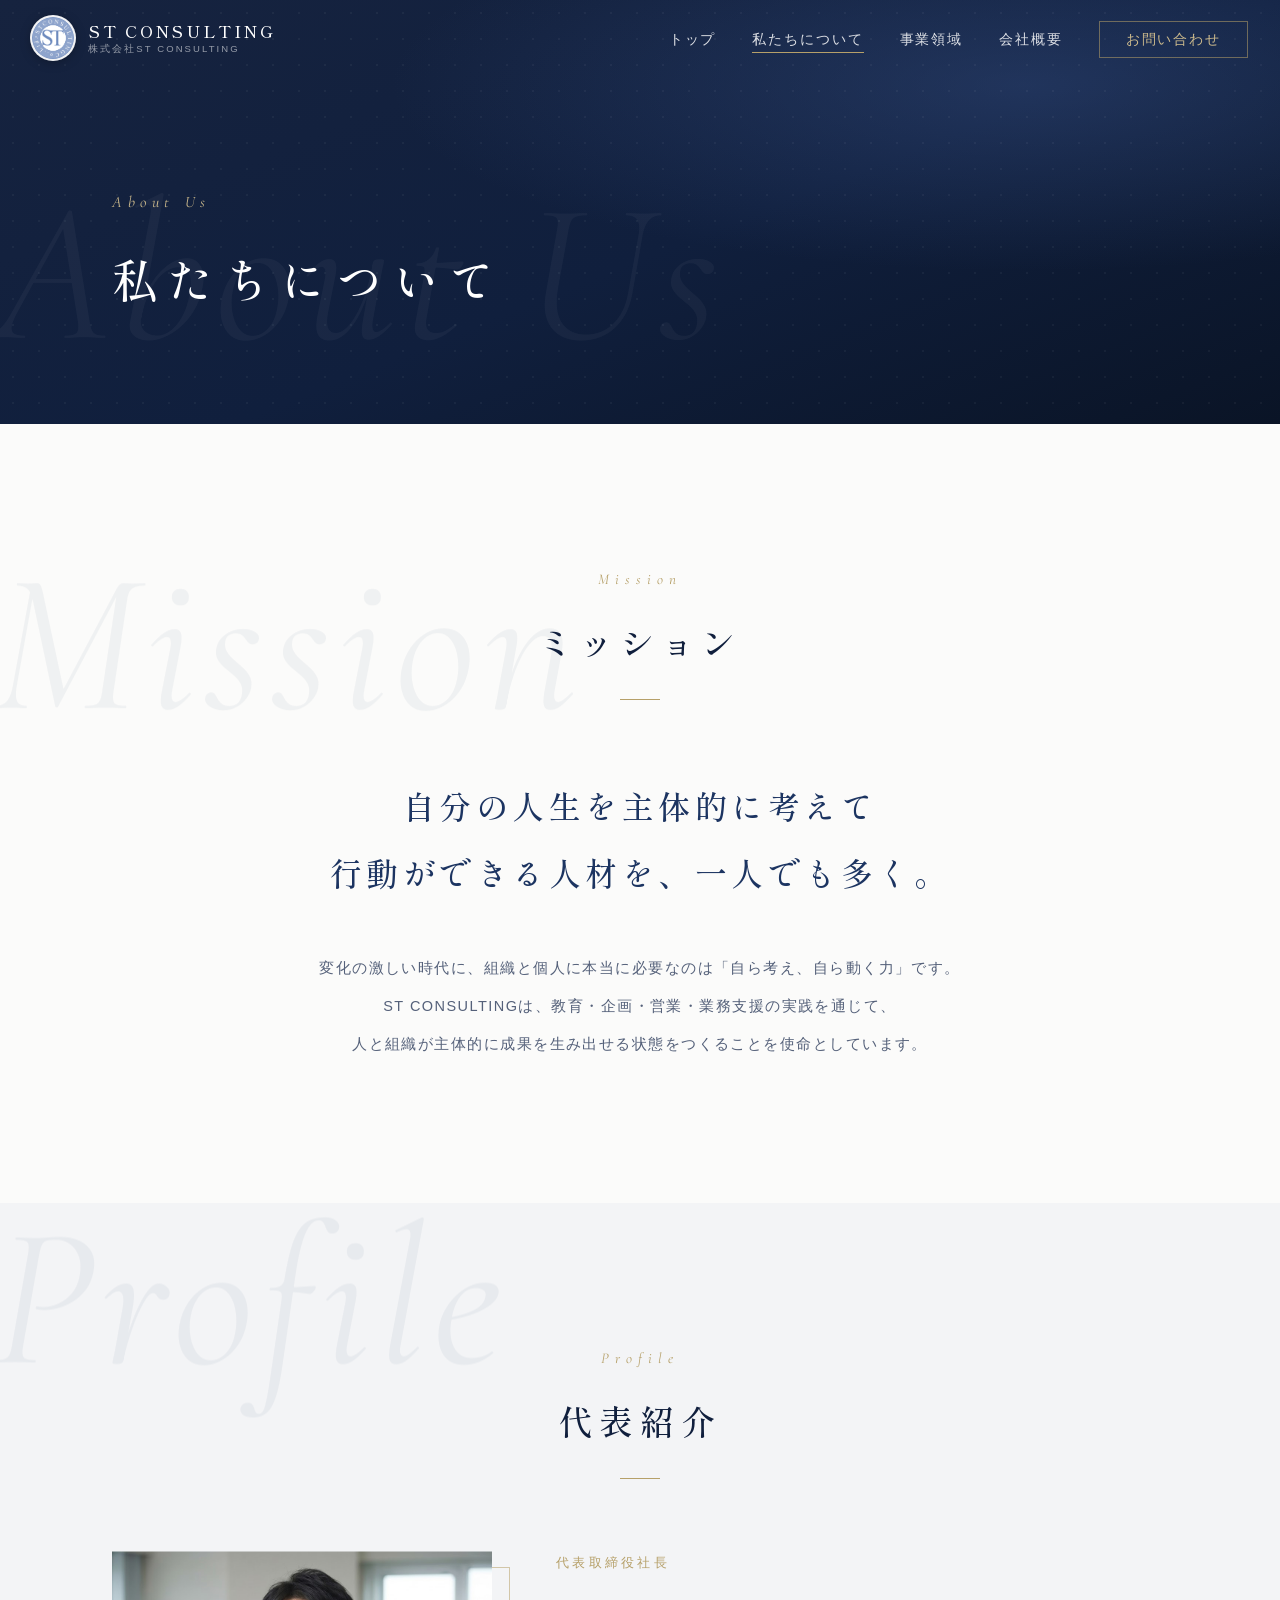
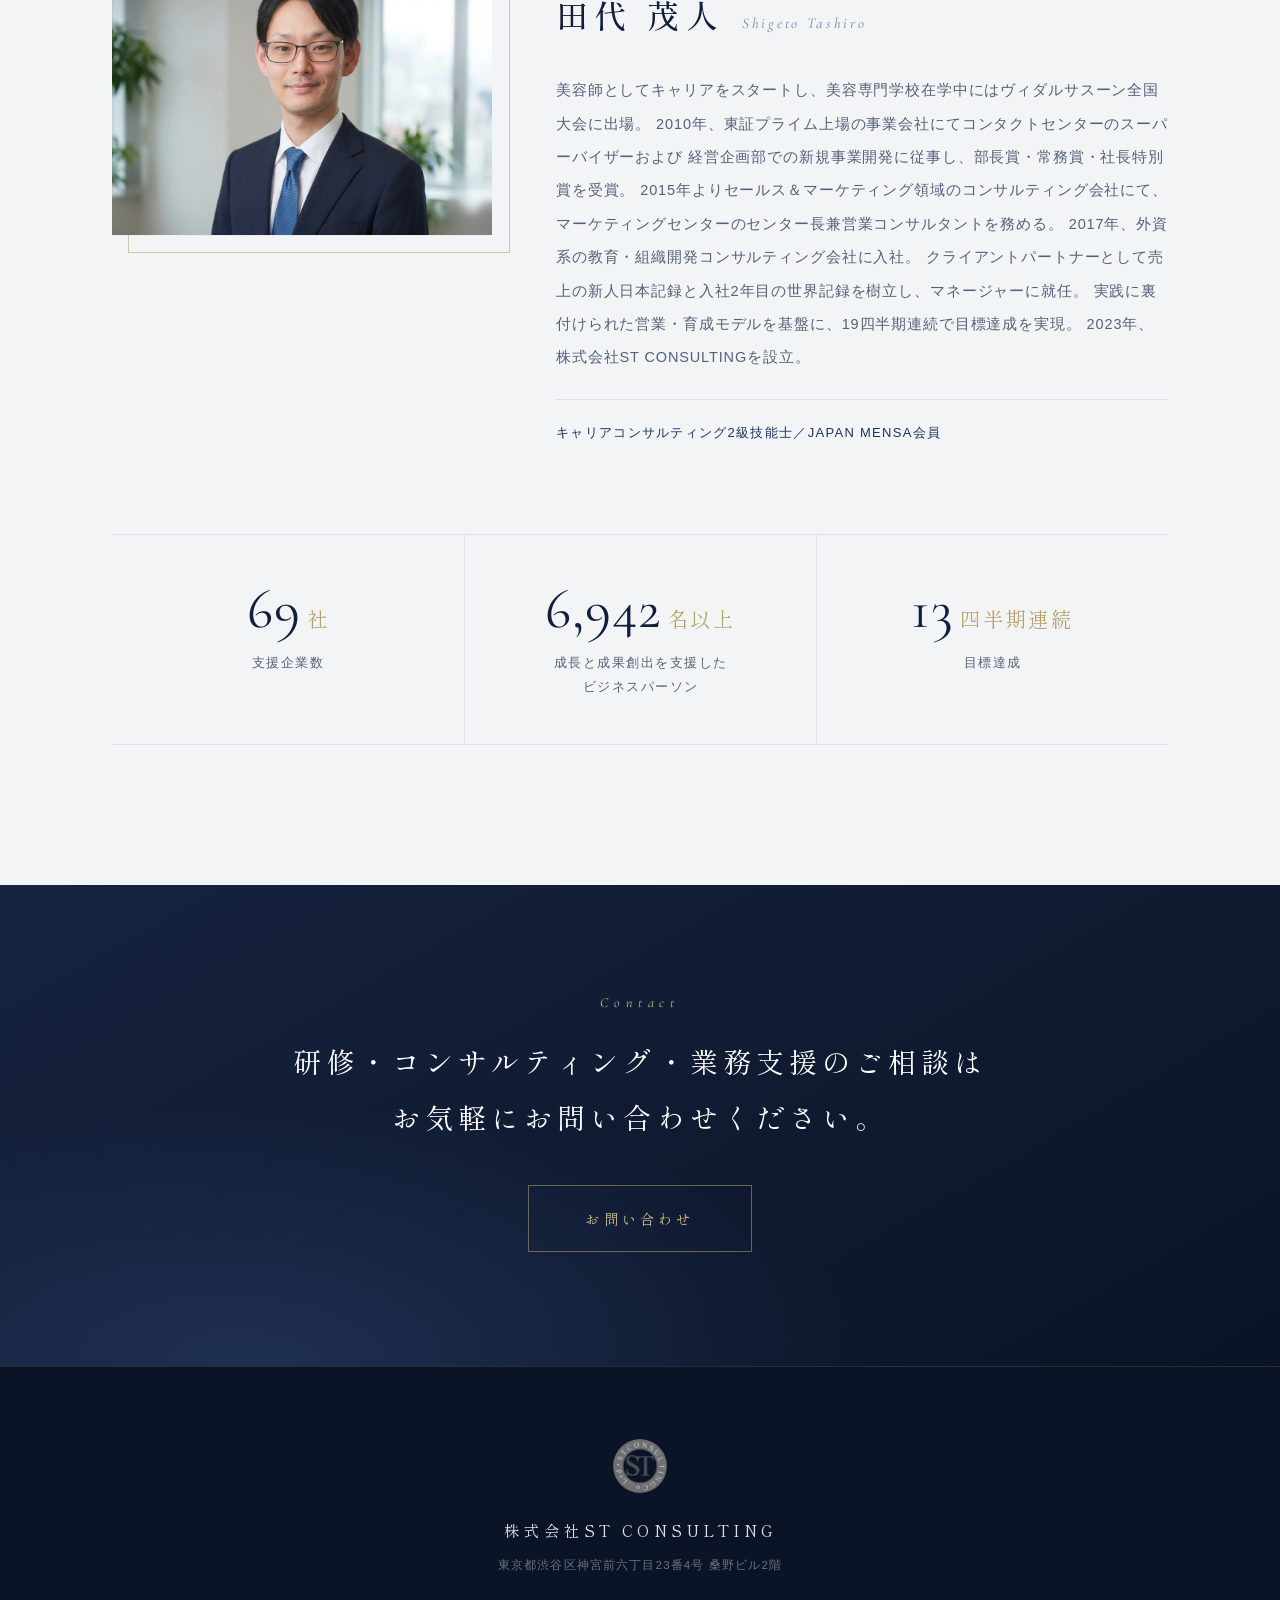
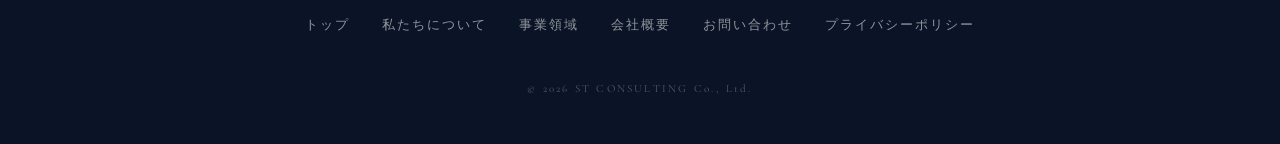
==== about.html @ b5c41bf2 "Initial commit: ST CONSULTING corporate site" ====
<!DOCTYPE html>
<html lang="ja">
<head>
<meta charset="UTF-8">
<meta name="viewport" content="width=device-width, initial-scale=1.0">
<title>私たちについて｜株式会社ST CONSULTING</title>
<meta name="description" content="株式会社ST CONSULTINGのミッションと代表・田代茂人のプロフィールをご紹介します。">
<meta property="og:site_name" content="株式会社ST CONSULTING">
<meta property="og:image" content="https://www.st-consul.co.jp/assets/img/ogp.png">
<meta name="twitter:card" content="summary_large_image">
<link rel="icon" type="image/png" href="assets/img/logo_blue.png">
<link rel="preconnect" href="https://fonts.googleapis.com">
<link rel="preconnect" href="https://fonts.gstatic.com" crossorigin>
<link href="https://fonts.googleapis.com/css2?family=Cormorant+Garamond:ital,wght@0,400;0,500;1,400&family=Shippori+Mincho:wght@400;500;600&display=swap" rel="stylesheet">
<link rel="stylesheet" href="assets/css/style.css">
</head>
<body>

<!-- ===== Header ===== -->
<header class="site-header" id="header">
  <div class="header-inner">
    <a href="index.html" class="header-logo">
      <img src="assets/img/logo_blue.png" alt="ST CONSULTING ロゴ">
      <span class="header-logo-text">ST CONSULTING<span class="header-logo-sub">株式会社ST CONSULTING</span></span>
    </a>
    <nav class="global-nav" id="globalNav" aria-label="メインメニュー">
      <ul>
        <li><a href="index.html">トップ</a></li>
        <li><a href="about.html">私たちについて</a></li>
        <li><a href="service.html">事業領域</a></li>
        <li><a href="company.html">会社概要</a></li>
        <li><a href="contact.html" class="nav-contact">お問い合わせ</a></li>
      </ul>
    </nav>
    <button class="nav-toggle" id="navToggle" aria-label="メニューを開く" aria-expanded="false" aria-controls="globalNav">
      <span></span><span></span><span></span>
    </button>
  </div>
</header>

<main>

<!-- ===== Page hero ===== -->
<div class="page-hero">
  <span class="ghost ghost-light" aria-hidden="true">About Us</span>
  <div class="container">
    <p class="page-hero-en">About Us</p>
    <h1 class="page-hero-title">私たちについて</h1>
  </div>
</div>

<!-- ===== Mission ===== -->
<section class="section" id="mission">
  <span class="ghost" aria-hidden="true">Mission</span>
  <div class="container">
    <div class="section-head reveal">
      <p class="section-label">Mission</p>
      <h2 class="section-title">ミッション</h2>
    </div>
    <div class="mission-body reveal">
      <p class="mission-statement">自分の人生を主体的に考えて<br class="pc-only">行動ができる人材を、一人でも多く。</p>
      <p class="mission-text">
        変化の激しい時代に、組織と個人に本当に必要なのは「自ら考え、自ら動く力」です。<br>
        ST CONSULTINGは、教育・企画・営業・業務支援の実践を通じて、<br class="pc-only">
        人と組織が主体的に成果を生み出せる状態をつくることを使命としています。
      </p>
    </div>
  </div>
</section>

<!-- ===== Profile ===== -->
<section class="section section-alt" id="profile">
  <span class="ghost" aria-hidden="true">Profile</span>
  <div class="container">
    <div class="section-head reveal">
      <p class="section-label">Profile</p>
      <h2 class="section-title">代表紹介</h2>
    </div>
    <div class="profile-wrap">
      <figure class="profile-photo reveal reveal-left">
        <img src="assets/img/ceo_tashiro.jpg" alt="代表取締役社長 田代茂人の写真">
      </figure>
      <div class="profile-body reveal reveal-right">
        <p class="profile-position">代表取締役社長</p>
        <p class="profile-name">田代 茂人<span class="profile-name-en">Shigeto Tashiro</span></p>
        <p class="profile-text">
          美容師としてキャリアをスタートし、美容専門学校在学中にはヴィダルサスーン全国大会に出場。
          2010年、東証プライム上場の事業会社にてコンタクトセンターのスーパーバイザーおよび
          経営企画部での新規事業開発に従事し、部長賞・常務賞・社長特別賞を受賞。
          2015年よりセールス＆マーケティング領域のコンサルティング会社にて、
          マーケティングセンターのセンター長兼営業コンサルタントを務める。
          2017年、外資系の教育・組織開発コンサルティング会社に入社。
          クライアントパートナーとして売上の新人日本記録と入社2年目の世界記録を樹立し、マネージャーに就任。
          実践に裏付けられた営業・育成モデルを基盤に、19四半期連続で目標達成を実現。
          2023年、株式会社ST CONSULTINGを設立。
        </p>
        <p class="profile-license">キャリアコンサルティング2級技能士／JAPAN MENSA会員</p>
      </div>
    </div>
    <div class="profile-stats reveal">
      <div class="stat">
        <p class="stat-num"><span class="stat-value" data-count="100">100</span><span class="stat-unit">社</span></p>
        <p class="stat-label">支援企業数</p>
      </div>
      <div class="stat">
        <p class="stat-num"><span class="stat-value" data-count="10000">10,000</span><span class="stat-unit">名以上</span></p>
        <p class="stat-label">成長と成果創出を支援した<br>ビジネスパーソン</p>
      </div>
      <div class="stat">
        <p class="stat-num"><span class="stat-value" data-count="19">19</span><span class="stat-unit">四半期連続</span></p>
        <p class="stat-label">目標達成</p>
      </div>
    </div>
  </div>
</section>

<!-- ===== CTA ===== -->
<section class="cta-band">
  <span class="ghost ghost-light" aria-hidden="true">Contact</span>
  <div class="container reveal">
    <p class="cta-band-en">Contact</p>
    <p class="cta-band-title">研修・コンサルティング・業務支援のご相談は<br class="pc-only">お気軽にお問い合わせください。</p>
    <a href="contact.html" class="btn btn-gold">お問い合わせ</a>
  </div>
</section>

</main>

<!-- ===== Footer ===== -->
<footer class="site-footer">
  <div class="footer-inner">
    <img src="assets/img/logo_gray.png" alt="" class="footer-logo">
    <p class="footer-company">株式会社ST CONSULTING</p>
    <p class="footer-address">東京都渋谷区神宮前六丁目23番4号 桑野ビル2階</p>
    <nav class="footer-nav" aria-label="フッターメニュー">
      <a href="index.html">トップ</a>
      <a href="about.html">私たちについて</a>
      <a href="service.html">事業領域</a>
      <a href="company.html">会社概要</a>
      <a href="contact.html">お問い合わせ</a>
      <a href="privacy.html">プライバシーポリシー</a>
    </nav>
    <p class="footer-copy">&copy; 2026 ST CONSULTING Co., Ltd.</p>
  </div>
</footer>

<script src="assets/js/main.js"></script>
</body>
</html>
---- assets/css/style.css ----
@charset "UTF-8";

/* ============================================
   ST CONSULTING Corporate Site  v2
   Design: Deep Navy x Champagne Gold / Luxe
   ============================================ */

:root {
  --navy-black: #0a1426;
  --navy-deep: #101f3d;
  --navy: #1c3461;
  --navy-soft: #8195bd;
  --gold: #b6a069;
  --gold-soft: #cbb98c;
  --gold-line: rgba(182, 160, 105, 0.55);
  --paper: #fbfbfa;
  --pale: #f3f4f6;
  --ink: #212a3b;
  --ink-soft: #55617a;
  --line: #dfe2e8;
  --white: #ffffff;
  --serif: "Shippori Mincho", "Yu Mincho", "YuMincho", "Hiragino Mincho ProN", serif;
  --serif-en: "Cormorant Garamond", "Shippori Mincho", serif;
  --sans: "Yu Gothic Medium", "Yu Gothic", "Hiragino Kaku Gothic ProN", "Meiryo", sans-serif;
  --header-h: 76px;
}

* { margin: 0; padding: 0; box-sizing: border-box; }

html {
  scroll-behavior: smooth;
  scroll-padding-top: var(--header-h);
}

body {
  font-family: var(--sans);
  color: var(--ink);
  background: var(--paper);
  line-height: 2;
  font-size: 15.5px;
  letter-spacing: 0.06em;
  -webkit-font-smoothing: antialiased;
}

img { max-width: 100%; height: auto; display: block; }
ul, ol { list-style: none; }
a { color: inherit; text-decoration: none; }

.container {
  max-width: 1120px;
  margin: 0 auto;
  padding: 0 32px;
  position: relative;
  z-index: 2;
}

.pc-only { display: inline; }

/* ===== Header ===== */
.site-header {
  position: fixed;
  top: 0; left: 0; right: 0;
  height: var(--header-h);
  z-index: 100;
  transition: background 0.4s, box-shadow 0.4s, transform 0.45s ease;
}

/* 下スクロールで隠れ、上スクロールで戻る */
.site-header.is-hidden { transform: translateY(-100%); }

.header-inner {
  max-width: 1280px;
  margin: 0 auto;
  height: 100%;
  padding: 0 32px;
  display: flex;
  align-items: center;
  justify-content: space-between;
}

.header-logo {
  display: flex;
  align-items: center;
  gap: 14px;
}

/* 濃紺の背景に沈まないよう、白い円形の下地＋細い白フチを敷く */
.header-logo img {
  width: 42px;
  height: 42px;
  background: var(--white);
  border-radius: 50%;
  box-shadow: 0 0 0 2px rgba(255, 255, 255, 0.95), 0 2px 12px rgba(0, 0, 0, 0.35);
}

.site-header.is-scrolled .header-logo img {
  box-shadow: 0 0 0 2px rgba(255, 255, 255, 0.95), 0 1px 6px rgba(16, 31, 61, 0.15);
}

.header-logo-text {
  font-family: var(--serif);
  font-size: 17px;
  font-weight: 500;
  letter-spacing: 0.16em;
  color: var(--white);
  display: flex;
  flex-direction: column;
  line-height: 1.35;
  transition: color 0.4s;
}

.header-logo-sub {
  font-family: var(--sans);
  font-size: 9.5px;
  letter-spacing: 0.22em;
  color: rgba(255, 255, 255, 0.55);
  transition: color 0.4s;
}

.global-nav ul {
  display: flex;
  align-items: center;
  gap: 36px;
}

.global-nav a {
  font-size: 13.5px;
  letter-spacing: 0.14em;
  color: rgba(255, 255, 255, 0.85);
  position: relative;
  padding: 6px 0;
  transition: color 0.4s;
}

.global-nav a::after {
  content: "";
  position: absolute;
  left: 0; bottom: 0;
  width: 100%; height: 1px;
  background: var(--gold);
  transform: scaleX(0);
  transform-origin: right;
  transition: transform 0.35s;
}

.global-nav a:hover::after {
  transform: scaleX(1);
  transform-origin: left;
}

.global-nav .nav-contact {
  border: 1px solid var(--gold-line);
  color: var(--gold-soft);
  padding: 10px 26px;
  transition: background 0.35s, color 0.35s, border-color 0.35s;
}

.global-nav .nav-contact:hover {
  background: var(--gold);
  border-color: var(--gold);
  color: var(--navy-black);
}
.global-nav .nav-contact::after { display: none; }

/* スクロール後：白ヘッダーに切り替え */
.site-header.is-scrolled {
  background: rgba(251, 251, 250, 0.94);
  backdrop-filter: blur(10px);
  -webkit-backdrop-filter: blur(10px);
  box-shadow: 0 1px 0 var(--line), 0 4px 24px rgba(16, 31, 61, 0.06);
}

.site-header.is-scrolled .header-logo-text { color: var(--navy); }
.site-header.is-scrolled .header-logo-sub { color: var(--ink-soft); }
.site-header.is-scrolled .global-nav a { color: var(--ink); }
.site-header.is-scrolled .global-nav .nav-contact {
  color: var(--navy);
  border-color: var(--navy);
}
.site-header.is-scrolled .global-nav .nav-contact:hover {
  background: var(--navy);
  color: var(--white);
}

.nav-toggle {
  display: none;
  flex-direction: column;
  justify-content: center;
  gap: 7px;
  width: 44px; height: 44px;
  background: none;
  border: none;
  cursor: pointer;
  z-index: 110;
}

.nav-toggle span {
  display: block;
  width: 26px; height: 1px;
  margin: 0 auto;
  background: var(--white);
  transition: transform 0.3s, opacity 0.3s, background 0.4s;
}

.site-header.is-scrolled .nav-toggle span,
.nav-toggle.is-open span { background: var(--navy); }

/* ===== Hero ===== */
.hero {
  position: relative;
  min-height: 100vh;
  display: flex;
  align-items: center;
  overflow: hidden;
  background:
    radial-gradient(ellipse 90% 70% at 78% 30%, rgba(58, 84, 138, 0.45) 0%, rgba(16, 31, 61, 0) 55%),
    linear-gradient(158deg, #16233f 0%, #101f3d 45%, #0a1426 100%);
  padding-top: var(--header-h);
}

.hero::before {
  content: "";
  position: absolute;
  inset: 0;
  background-image: radial-gradient(rgba(255, 255, 255, 0.045) 1px, transparent 1px);
  background-size: 26px 26px;
  pointer-events: none;
}

/* ゆっくり回るオーロラ状の光 */
.hero::after {
  content: "";
  position: absolute;
  left: 50%; top: 50%;
  width: 130vmax; height: 130vmax;
  margin: -65vmax;
  background: conic-gradient(
    from 0deg,
    transparent 0deg,
    rgba(182, 160, 105, 0.07) 55deg,
    transparent 120deg,
    rgba(58, 84, 138, 0.16) 210deg,
    transparent 290deg
  );
  animation: aurora 22s linear infinite;
  pointer-events: none;
  z-index: 1;
}

@keyframes aurora {
  to { transform: rotate(360deg); }
}

.hero-inner {
  will-change: transform, opacity;
  max-width: 1120px;
  width: 100%;
  margin: 0 auto;
  padding: 96px 32px;
  position: relative;
  z-index: 2;
}

.hero-en {
  font-family: var(--serif-en);
  font-size: 15px;
  letter-spacing: 0.5em;
  color: var(--gold-soft);
  margin-bottom: 32px;
  display: flex;
  align-items: center;
  gap: 20px;
}

.hero-en::before {
  content: "";
  width: 56px; height: 1px;
  background: var(--gold-line);
}

.hero-title {
  font-family: var(--serif);
  font-size: clamp(42px, 7.2vw, 78px);
  font-weight: 500;
  line-height: 1.55;
  letter-spacing: 0.12em;
  color: var(--white);
  margin-bottom: 36px;
  text-shadow: 0 2px 40px rgba(0, 0, 0, 0.3);
}

/* JSで1文字ずつ<span class="char">に分割して順に立ち上げる */
.hero-title .char {
  display: inline-block;
  opacity: 0;
  transform: translateY(0.9em) scale(0.6) rotate(8deg);
  filter: blur(14px);
  animation: charIn 0.85s cubic-bezier(0.3, 1.4, 0.5, 1) forwards;
}

@keyframes charIn {
  to { opacity: 1; transform: translateY(0) scale(1) rotate(0); filter: blur(0); }
}

/* ヒーロー要素の時間差フェード */
.hero-en.reveal { transition-delay: 0.15s; }
.hero-lead.reveal { transition-delay: 1.3s; }
.hero-cta.reveal { transition-delay: 1.55s; }

.hero-lead {
  font-size: clamp(14px, 1.5vw, 16.5px);
  color: rgba(255, 255, 255, 0.72);
  line-height: 2.4;
  letter-spacing: 0.12em;
  margin-bottom: 56px;
}

.hero-cta {
  display: flex;
  align-items: center;
  gap: 40px;
  flex-wrap: wrap;
}

.hero-more {
  font-family: var(--serif);
  font-size: 14px;
  letter-spacing: 0.2em;
  color: rgba(255, 255, 255, 0.75);
  display: inline-flex;
  align-items: center;
  gap: 14px;
  transition: color 0.3s;
}

.hero-more::after {
  content: "";
  width: 44px; height: 1px;
  background: rgba(255, 255, 255, 0.45);
  transition: width 0.3s, background 0.3s;
}

.hero-more:hover { color: var(--gold-soft); }
.hero-more:hover::after { width: 64px; background: var(--gold); }

.hero-logo-bg {
  position: absolute;
  right: -6%;
  top: 50%;
  transform: translateY(-50%);
  width: min(52vw, 620px);
  opacity: 0.05;
  z-index: 1;
  pointer-events: none;
  will-change: transform;
}

/* ロゴの透かしを回転させる */
.hero-logo-bg img {
  animation: slowSpin 48s linear infinite;
}

@keyframes slowSpin {
  to { transform: rotate(360deg); }
}

.scroll-sign {
  position: absolute;
  left: 50%;
  bottom: 0;
  transform: translateX(-50%);
  z-index: 3;
  display: flex;
  flex-direction: column;
  align-items: center;
  gap: 12px;
}

.scroll-sign span {
  font-family: var(--serif-en);
  font-size: 12px;
  letter-spacing: 0.4em;
  color: rgba(255, 255, 255, 0.55);
  writing-mode: vertical-rl;
}

.scroll-sign::after {
  content: "";
  width: 1px; height: 72px;
  background: linear-gradient(to bottom, var(--gold-line), transparent);
  animation: scrollLine 2.2s ease-in-out infinite;
  transform-origin: top;
}

@keyframes scrollLine {
  0% { transform: scaleY(0); transform-origin: top; }
  45% { transform: scaleY(1); transform-origin: top; }
  55% { transform: scaleY(1); transform-origin: bottom; }
  100% { transform: scaleY(0); transform-origin: bottom; }
}

/* ===== Buttons ===== */
.btn {
  position: relative;
  overflow: hidden;
  display: inline-block;
  padding: 18px 56px;
  font-family: var(--serif);
  font-size: 14.5px;
  letter-spacing: 0.22em;
  text-align: center;
  transition: background 0.35s, color 0.35s, border-color 0.35s, box-shadow 0.35s;
}

/* ホバー時に光が走る */
.btn::before {
  content: "";
  position: absolute;
  top: 0; left: -80%;
  width: 55%; height: 100%;
  background: linear-gradient(100deg, transparent, rgba(255, 255, 255, 0.35), transparent);
  transform: skewX(-22deg);
  transition: left 0.65s ease;
  pointer-events: none;
}

.btn:hover::before { left: 130%; }

.btn-gold {
  border: 1px solid var(--gold-line);
  color: var(--gold-soft);
  background: transparent;
}

.btn-gold:hover {
  background: var(--gold);
  border-color: var(--gold);
  color: var(--navy-black);
  box-shadow: 0 8px 32px rgba(182, 160, 105, 0.25);
}

/* ===== Sections (common) ===== */
.section {
  padding: 140px 0;
  position: relative;
  overflow: hidden;
}

.section-alt { background: var(--pale); }

.ghost {
  position: absolute;
  top: 44px;
  left: -0.04em;
  will-change: transform;
  font-family: var(--serif-en);
  font-style: italic;
  font-size: clamp(96px, 16vw, 200px);
  line-height: 1;
  letter-spacing: 0.04em;
  color: rgba(28, 52, 97, 0.05);
  white-space: nowrap;
  pointer-events: none;
  user-select: none;
  z-index: 1;
}

.ghost-light { color: rgba(255, 255, 255, 0.04); }

.section-head {
  text-align: center;
  margin-bottom: 72px;
}

.section-label {
  font-family: var(--serif-en);
  font-size: 15px;
  font-style: italic;
  letter-spacing: 0.4em;
  color: var(--gold);
  margin-bottom: 14px;
}

.section-title {
  font-family: var(--serif);
  font-size: clamp(26px, 3.4vw, 34px);
  font-weight: 500;
  letter-spacing: 0.2em;
  color: var(--navy-deep);
  position: relative;
  padding-bottom: 24px;
}

.section-title::after {
  content: "";
  position: absolute;
  left: 50%; bottom: 0;
  transform: translateX(-50%) scaleX(0);
  width: 40px; height: 1px;
  background: var(--gold);
  transition: transform 0.9s ease 0.55s;
}

.section-head.is-visible .section-title::after {
  transform: translateX(-50%) scaleX(1);
}

.section-desc {
  margin-top: 28px;
  font-size: 14.5px;
  color: var(--ink-soft);
  letter-spacing: 0.08em;
}

/* ===== Mission ===== */
.mission-body { text-align: center; }

.mission-statement {
  font-family: var(--serif);
  font-size: clamp(21px, 3vw, 32px);
  font-weight: 500;
  line-height: 2.1;
  letter-spacing: 0.14em;
  color: var(--navy);
  margin-bottom: 44px;
}

.mission-text {
  font-size: 14.5px;
  color: var(--ink-soft);
  line-height: 2.6;
  letter-spacing: 0.1em;
}

/* ===== Service ===== */
.service-grid {
  display: grid;
  grid-template-columns: repeat(4, 1fr);
  gap: 28px;
}

.service-card {
  position: relative;
  background: var(--white);
  border: 1px solid var(--line);
  padding: 44px 30px 40px;
  transition: transform 0.4s, box-shadow 0.4s, border-color 0.4s;
}

.service-card::before {
  content: "";
  position: absolute;
  top: -1px; left: -1px;
  width: 48px; height: 1px;
  background: var(--gold);
  transition: width 0.4s;
}

.service-card:hover {
  transform: translateY(-8px);
  border-color: rgba(182, 160, 105, 0.4);
  box-shadow: 0 20px 48px rgba(16, 31, 61, 0.1);
}

.service-card:hover::before { width: calc(100% + 2px); }

.service-num {
  font-family: var(--serif-en);
  font-size: 30px;
  font-style: italic;
  color: var(--gold);
  line-height: 1;
  margin-bottom: 18px;
}

.service-en {
  font-family: var(--serif-en);
  font-size: 12.5px;
  letter-spacing: 0.3em;
  text-transform: uppercase;
  color: var(--navy-soft);
  margin-bottom: 6px;
}

.service-name {
  font-family: var(--serif);
  font-size: 21px;
  font-weight: 500;
  letter-spacing: 0.16em;
  color: var(--navy-deep);
  margin-bottom: 22px;
  padding-bottom: 18px;
  border-bottom: 1px solid var(--line);
}

.service-card ul li {
  font-size: 13.5px;
  color: var(--ink-soft);
  padding: 8px 0 8px 20px;
  position: relative;
  letter-spacing: 0.06em;
}

.service-card ul li::before {
  content: "";
  position: absolute;
  left: 0; top: 50%;
  transform: translateY(-50%);
  width: 8px; height: 1px;
  background: var(--gold);
}

/* ===== Flow ===== */
.flow-steps {
  display: grid;
  grid-template-columns: repeat(4, 1fr);
  gap: 28px;
}

.flow-step {
  position: relative;
  background: var(--white);
  border: 1px solid var(--line);
  padding: 44px 30px 40px;
}

.flow-step:not(:last-child)::after {
  content: "";
  position: absolute;
  right: -21px; top: 50%;
  width: 13px; height: 13px;
  border-top: 1px solid var(--gold);
  border-right: 1px solid var(--gold);
  transform: translateY(-50%) rotate(45deg);
}

.flow-num {
  font-family: var(--serif-en);
  font-size: 40px;
  font-style: italic;
  color: var(--gold);
  line-height: 1;
  margin-bottom: 10px;
}

.flow-en {
  font-family: var(--serif-en);
  font-size: 12.5px;
  letter-spacing: 0.3em;
  text-transform: uppercase;
  color: var(--navy-soft);
  margin-bottom: 18px;
}

.flow-name {
  font-family: var(--serif);
  font-size: 18.5px;
  font-weight: 500;
  letter-spacing: 0.12em;
  color: var(--navy-deep);
  margin-bottom: 14px;
}

.flow-text {
  font-size: 13px;
  color: var(--ink-soft);
  line-height: 2.1;
}

/* ===== Profile ===== */
.profile-wrap {
  display: grid;
  grid-template-columns: 380px 1fr;
  gap: 64px;
  align-items: start;
  margin-bottom: 88px;
}

.profile-photo {
  position: relative;
}

.profile-photo img {
  position: relative;
  z-index: 2;
  box-shadow: 0 16px 48px rgba(16, 31, 61, 0.18);
}

.profile-photo::after {
  content: "";
  position: absolute;
  top: 16px; left: 16px;
  width: 100%; height: 100%;
  border: 1px solid var(--gold-line);
  z-index: 1;
}

.profile-position {
  font-size: 12.5px;
  letter-spacing: 0.26em;
  color: var(--gold);
  margin-bottom: 6px;
}

.profile-name {
  font-family: var(--serif);
  font-size: 32px;
  font-weight: 500;
  letter-spacing: 0.2em;
  color: var(--navy-deep);
  margin-bottom: 28px;
  display: flex;
  align-items: baseline;
  gap: 18px;
  flex-wrap: wrap;
}

.profile-name-en {
  font-family: var(--serif-en);
  font-style: italic;
  font-size: 15px;
  letter-spacing: 0.18em;
  color: var(--navy-soft);
}

.profile-text {
  font-size: 14.5px;
  color: var(--ink-soft);
  line-height: 2.3;
  letter-spacing: 0.06em;
  margin-bottom: 24px;
}

.profile-license {
  font-size: 13px;
  color: var(--navy);
  letter-spacing: 0.1em;
  padding-top: 20px;
  border-top: 1px solid var(--line);
}

.profile-stats {
  display: grid;
  grid-template-columns: repeat(3, 1fr);
  border-top: 1px solid var(--line);
  border-bottom: 1px solid var(--line);
}

.stat {
  text-align: center;
  padding: 44px 20px;
}

.stat:not(:first-child) { border-left: 1px solid var(--line); }

.stat-num {
  font-family: var(--serif-en);
  font-size: clamp(40px, 5vw, 56px);
  font-weight: 400;
  color: var(--navy-deep);
  line-height: 1.1;
  margin-bottom: 12px;
}

.stat-unit {
  font-family: var(--serif);
  font-size: 0.36em;
  letter-spacing: 0.14em;
  color: var(--gold);
  margin-left: 6px;
}

.stat-label {
  font-size: 12.5px;
  color: var(--ink-soft);
  letter-spacing: 0.12em;
  line-height: 1.9;
}

/* ===== Company ===== */
.company-table {
  max-width: 780px;
  margin: 0 auto;
  border-top: 1px solid var(--line);
}

.company-row {
  display: grid;
  grid-template-columns: 220px 1fr;
  border-bottom: 1px solid var(--line);
  padding: 28px 12px;
}

.company-row dt {
  font-family: var(--serif);
  font-weight: 500;
  letter-spacing: 0.18em;
  color: var(--navy);
}

.company-row dd {
  color: var(--ink-soft);
  font-size: 14.5px;
  letter-spacing: 0.06em;
}

/* ===== Contact ===== */
.section-contact {
  background:
    radial-gradient(ellipse 80% 90% at 20% 100%, rgba(58, 84, 138, 0.35) 0%, rgba(16, 31, 61, 0) 60%),
    linear-gradient(150deg, #16233f 0%, #0a1426 100%);
}

.section-label-light { color: var(--gold-soft); }
.section-title-light { color: var(--white); }
.section-title-light::after { background: var(--gold-line); }

.contact-body { text-align: center; }

.contact-text {
  color: rgba(255, 255, 255, 0.78);
  font-size: 14.5px;
  letter-spacing: 0.1em;
  margin-bottom: 48px;
}

.contact-note {
  margin-top: 24px;
  font-size: 11.5px;
  color: rgba(255, 255, 255, 0.4);
  letter-spacing: 0.14em;
}

/* ===== Footer ===== */
.site-footer {
  background: var(--navy-black);
  padding: 72px 32px 44px;
  text-align: center;
  border-top: 1px solid rgba(182, 160, 105, 0.18);
}

.footer-logo {
  width: 54px;
  margin: 0 auto 22px;
  opacity: 0.85;
}

.footer-company {
  font-family: var(--serif);
  color: rgba(255, 255, 255, 0.88);
  font-size: 15.5px;
  letter-spacing: 0.26em;
  margin-bottom: 8px;
}

.footer-address {
  color: rgba(255, 255, 255, 0.4);
  font-size: 11.5px;
  letter-spacing: 0.1em;
  margin-bottom: 36px;
}

.footer-copy {
  font-family: var(--serif-en);
  color: rgba(255, 255, 255, 0.3);
  font-size: 11px;
  letter-spacing: 0.2em;
}

/* ===== 下層ページ共通 ===== */
.page-hero {
  position: relative;
  overflow: hidden;
  padding: calc(var(--header-h) + 110px) 0 100px;
  background:
    radial-gradient(ellipse 90% 80% at 80% 20%, rgba(58, 84, 138, 0.4) 0%, rgba(16, 31, 61, 0) 55%),
    linear-gradient(158deg, #16233f 0%, #101f3d 55%, #0a1426 100%);
}

.page-hero::before {
  content: "";
  position: absolute;
  inset: 0;
  background-image: radial-gradient(rgba(255, 255, 255, 0.045) 1px, transparent 1px);
  background-size: 26px 26px;
  pointer-events: none;
}

.page-hero .ghost { top: 30px; }

.page-hero-en {
  font-family: var(--serif-en);
  font-style: italic;
  font-size: 16px;
  letter-spacing: 0.35em;
  color: var(--gold-soft);
  margin-bottom: 14px;
}

.page-hero-title {
  font-family: var(--serif);
  font-size: clamp(30px, 4.4vw, 46px);
  font-weight: 500;
  letter-spacing: 0.22em;
  color: var(--white);
}

/* View More リンク */
.more-wrap { text-align: center; margin-top: 64px; }

.more-link {
  display: inline-flex;
  align-items: center;
  gap: 18px;
  font-family: var(--serif);
  font-size: 14px;
  letter-spacing: 0.24em;
  color: var(--navy);
  transition: color 0.3s;
}

.more-link::after {
  content: "";
  width: 52px; height: 1px;
  background: var(--navy-soft);
  transition: width 0.3s, background 0.3s;
}

.more-link:hover { color: var(--gold); }
.more-link:hover::after { width: 76px; background: var(--gold); }

/* お問い合わせへの誘導帯 */
.cta-band {
  position: relative;
  overflow: hidden;
  padding: 104px 0;
  text-align: center;
  background:
    radial-gradient(ellipse 80% 90% at 20% 100%, rgba(58, 84, 138, 0.35) 0%, rgba(16, 31, 61, 0) 60%),
    linear-gradient(150deg, #16233f 0%, #0a1426 100%);
}

.cta-band-en {
  font-family: var(--serif-en);
  font-style: italic;
  font-size: 14px;
  letter-spacing: 0.4em;
  color: var(--gold-soft);
  margin-bottom: 16px;
}

.cta-band-title {
  font-family: var(--serif);
  font-size: clamp(20px, 2.8vw, 28px);
  letter-spacing: 0.18em;
  color: var(--white);
  margin-bottom: 40px;
  line-height: 2;
}

/* フッターナビ */
.footer-nav {
  display: flex;
  flex-wrap: wrap;
  justify-content: center;
  gap: 12px 32px;
  margin-bottom: 40px;
}

.footer-nav a {
  color: rgba(255, 255, 255, 0.55);
  font-size: 12.5px;
  letter-spacing: 0.16em;
  transition: color 0.3s;
}

.footer-nav a:hover { color: var(--gold-soft); }

/* 現在ページのナビ強調 */
.global-nav a.is-current::after { transform: scaleX(1); }

/* プライバシーポリシー等の文章ページ */
.policy-body {
  max-width: 800px;
  margin: 0 auto;
}

.policy-lead {
  font-size: 14.5px;
  color: var(--ink-soft);
  margin-bottom: 56px;
}

.policy-body section + section { margin-top: 56px; }

.policy-body h2 {
  font-family: var(--serif);
  font-size: 19px;
  font-weight: 500;
  letter-spacing: 0.12em;
  color: var(--navy-deep);
  padding-bottom: 14px;
  margin-bottom: 20px;
  border-bottom: 1px solid var(--line);
  position: relative;
}

.policy-body h2::after {
  content: "";
  position: absolute;
  left: 0; bottom: -1px;
  width: 44px; height: 1px;
  background: var(--gold);
}

.policy-body p, .policy-body li {
  font-size: 14.5px;
  color: var(--ink-soft);
  line-height: 2.2;
}

.policy-body ul { padding-left: 4px; }

.policy-body ul li {
  padding-left: 20px;
  position: relative;
}

.policy-body ul li::before {
  content: "";
  position: absolute;
  left: 0; top: 0.95em;
  width: 8px; height: 1px;
  background: var(--gold);
}

.policy-date {
  margin-top: 64px;
  text-align: right;
  font-size: 13px;
  color: var(--ink-soft);
}

/* お問い合わせページ（ページヒーローなしで直接ダークセクション） */
.contact-page .section-contact {
  padding: calc(var(--header-h) + 140px) 0 160px;
  min-height: 78vh;
}

/* ===== Reveal animation ===== */
.reveal {
  opacity: 0;
  transform: translateY(60px) scale(0.98);
  transition: opacity 1.1s cubic-bezier(0.16, 1, 0.3, 1), transform 1.1s cubic-bezier(0.16, 1, 0.3, 1);
}

.reveal-left { transform: translateX(-72px); }
.reveal-right { transform: translateX(72px); }

.reveal.is-visible {
  opacity: 1;
  transform: none;
}

/* 見出しは字間が締まりながら現れる */
.section-head .section-title {
  opacity: 0;
  letter-spacing: 0.5em;
  transition: opacity 1.1s ease 0.1s, letter-spacing 1.4s cubic-bezier(0.16, 1, 0.3, 1) 0.1s;
}

.section-head.is-visible .section-title {
  opacity: 1;
  letter-spacing: 0.2em;
}

/* 下層ページタイトルの登場 */
.page-hero-en {
  animation: pageFadeUp 1s cubic-bezier(0.16, 1, 0.3, 1) both 0.15s;
}

.page-hero-title {
  animation: pageTitleIn 1.2s cubic-bezier(0.16, 1, 0.3, 1) both 0.3s;
}

@keyframes pageFadeUp {
  from { opacity: 0; transform: translateY(30px); }
  to { opacity: 1; transform: translateY(0); }
}

@keyframes pageTitleIn {
  from { opacity: 0; transform: translateY(46px); letter-spacing: 0.5em; }
  to { opacity: 1; transform: translateY(0); letter-spacing: 0.22em; }
}

/* 代表写真は左からワイプで現れる */
.profile-photo img {
  clip-path: inset(0 100% 0 0);
  transition: clip-path 1.3s cubic-bezier(0.16, 1, 0.3, 1) 0.25s;
}

.profile-photo.is-visible img {
  clip-path: inset(0 0 0 0);
}

/* ===== 金の粒子（JSが .particle-layer を生成） ===== */
.particle-layer {
  position: absolute;
  inset: 0;
  overflow: hidden;
  pointer-events: none;
  z-index: 1;
}

.particle-layer span {
  position: absolute;
  bottom: -12px;
  border-radius: 50%;
  background: rgba(203, 185, 140, 0.7);
  box-shadow: 0 0 8px rgba(203, 185, 140, 0.9);
  opacity: 0;
  animation: rise linear infinite;
}

@keyframes rise {
  0% { transform: translateY(0) translateX(0); opacity: 0; }
  12% { opacity: 0.9; }
  85% { opacity: 0.5; }
  100% { transform: translateY(-92vh) translateX(var(--dx, 0px)); opacity: 0; }
}

/* ===== ページ遷移フェード ===== */
body {
  animation: pageIn 0.7s ease both;
}

@keyframes pageIn {
  from { opacity: 0; }
  to { opacity: 1; }
}

body.is-leaving {
  opacity: 0;
  transition: opacity 0.35s ease;
}

/* カード類は少しずつ時間差で出す */
.service-card:nth-child(2), .flow-step:nth-child(2) { transition-delay: 0.12s; }
.service-card:nth-child(3), .flow-step:nth-child(3) { transition-delay: 0.24s; }
.service-card:nth-child(4), .flow-step:nth-child(4) { transition-delay: 0.36s; }

@media (prefers-reduced-motion: reduce) {
  html { scroll-behavior: auto; }
  .reveal { opacity: 1; transform: none; transition: none; }
  .scroll-sign::after { animation: none; }
  .hero-logo-bg img { animation: none; }
  .hero::after { animation: none; }
  .section-title::after { transform: translateX(-50%) scaleX(1); transition: none; }
  .section-head .section-title { opacity: 1; letter-spacing: 0.2em; transition: none; }
  .page-hero-en, .page-hero-title { animation: none; }
  .profile-photo img { clip-path: none; transition: none; }
  .particle-layer { display: none; }
  body { animation: none; }
  .site-header.is-hidden { transform: none; }
}

/* ===== Responsive ===== */
@media (max-width: 1024px) {
  .service-grid, .flow-steps { grid-template-columns: repeat(2, 1fr); }
  .flow-step:not(:last-child)::after { display: none; }
}

@media (max-width: 900px) {
  .pc-only { display: none; }

  .global-nav {
    position: fixed;
    inset: 0;
    background: rgba(10, 20, 38, 0.97);
    display: flex;
    align-items: center;
    justify-content: center;
    opacity: 0;
    visibility: hidden;
    transition: opacity 0.35s, visibility 0.35s;
  }

  .global-nav.is-open {
    opacity: 1;
    visibility: visible;
  }

  .global-nav ul {
    flex-direction: column;
    gap: 30px;
    text-align: center;
  }

  .global-nav a,
  .site-header.is-scrolled .global-nav a {
    font-family: var(--serif);
    font-size: 17px;
    color: rgba(255, 255, 255, 0.9);
  }

  .global-nav .nav-contact,
  .site-header.is-scrolled .global-nav .nav-contact {
    color: var(--gold-soft);
    border-color: var(--gold-line);
    background: transparent;
  }

  .nav-toggle { display: flex; }
  .nav-toggle.is-open span { background: var(--white); }

  .nav-toggle.is-open span:nth-child(1) { transform: translateY(8px) rotate(45deg); }
  .nav-toggle.is-open span:nth-child(2) { opacity: 0; }
  .nav-toggle.is-open span:nth-child(3) { transform: translateY(-8px) rotate(-45deg); }

  .profile-wrap { grid-template-columns: 1fr; gap: 56px; margin-bottom: 64px; }
  .profile-photo { max-width: 340px; margin: 0 auto; }
}

@media (max-width: 600px) {
  .section { padding: 88px 0; }
  .section-head { margin-bottom: 52px; }
  .hero-inner { padding: 72px 24px; }
  .hero-logo-bg { width: 92vw; right: -34%; }
  .hero-cta { gap: 28px; }
  .service-grid, .flow-steps { grid-template-columns: 1fr; }
  .company-row { grid-template-columns: 1fr; gap: 6px; padding: 22px 6px; }
  .header-logo-text { font-size: 14.5px; }
  .header-logo-sub { display: none; }
  .btn { width: 100%; }
  .profile-stats { grid-template-columns: 1fr; }
  .stat:not(:first-child) { border-left: none; border-top: 1px solid var(--line); }
  .stat { padding: 36px 20px; }
  .ghost { font-size: 96px; top: 28px; }
}
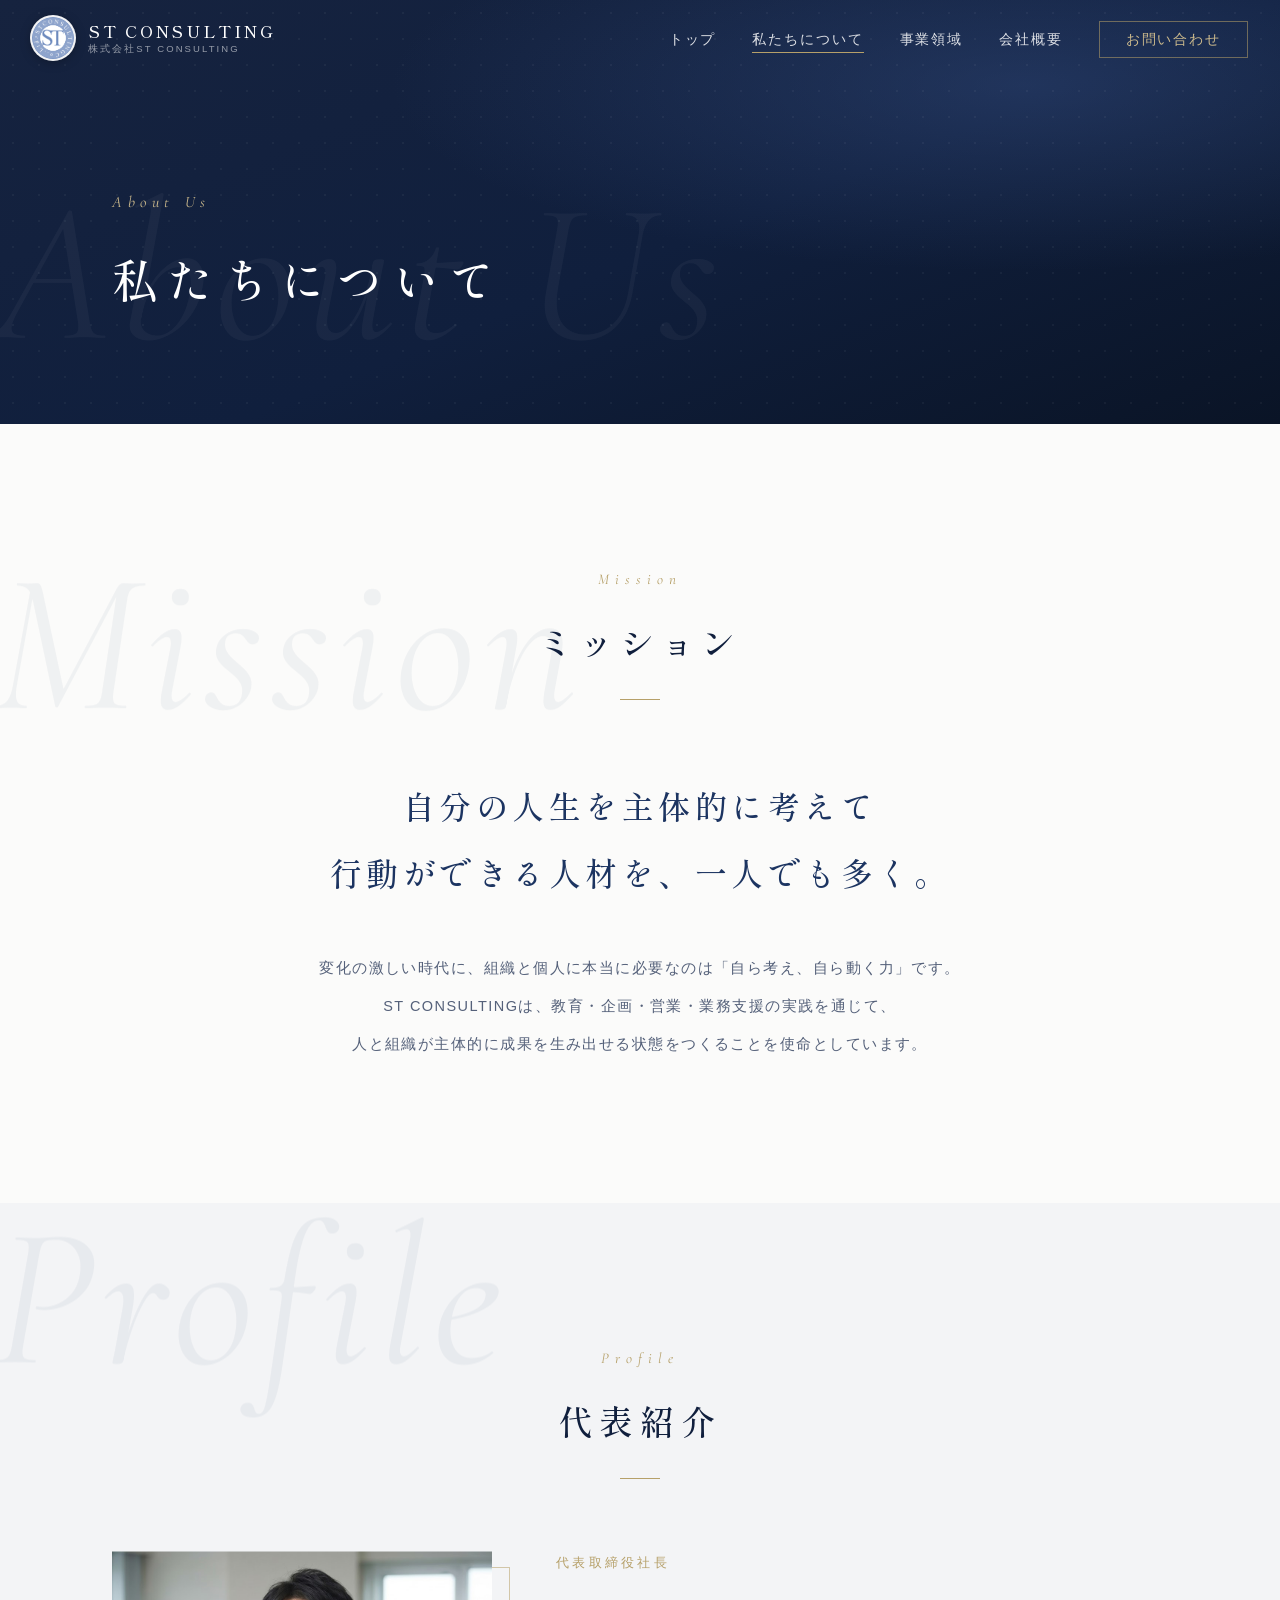
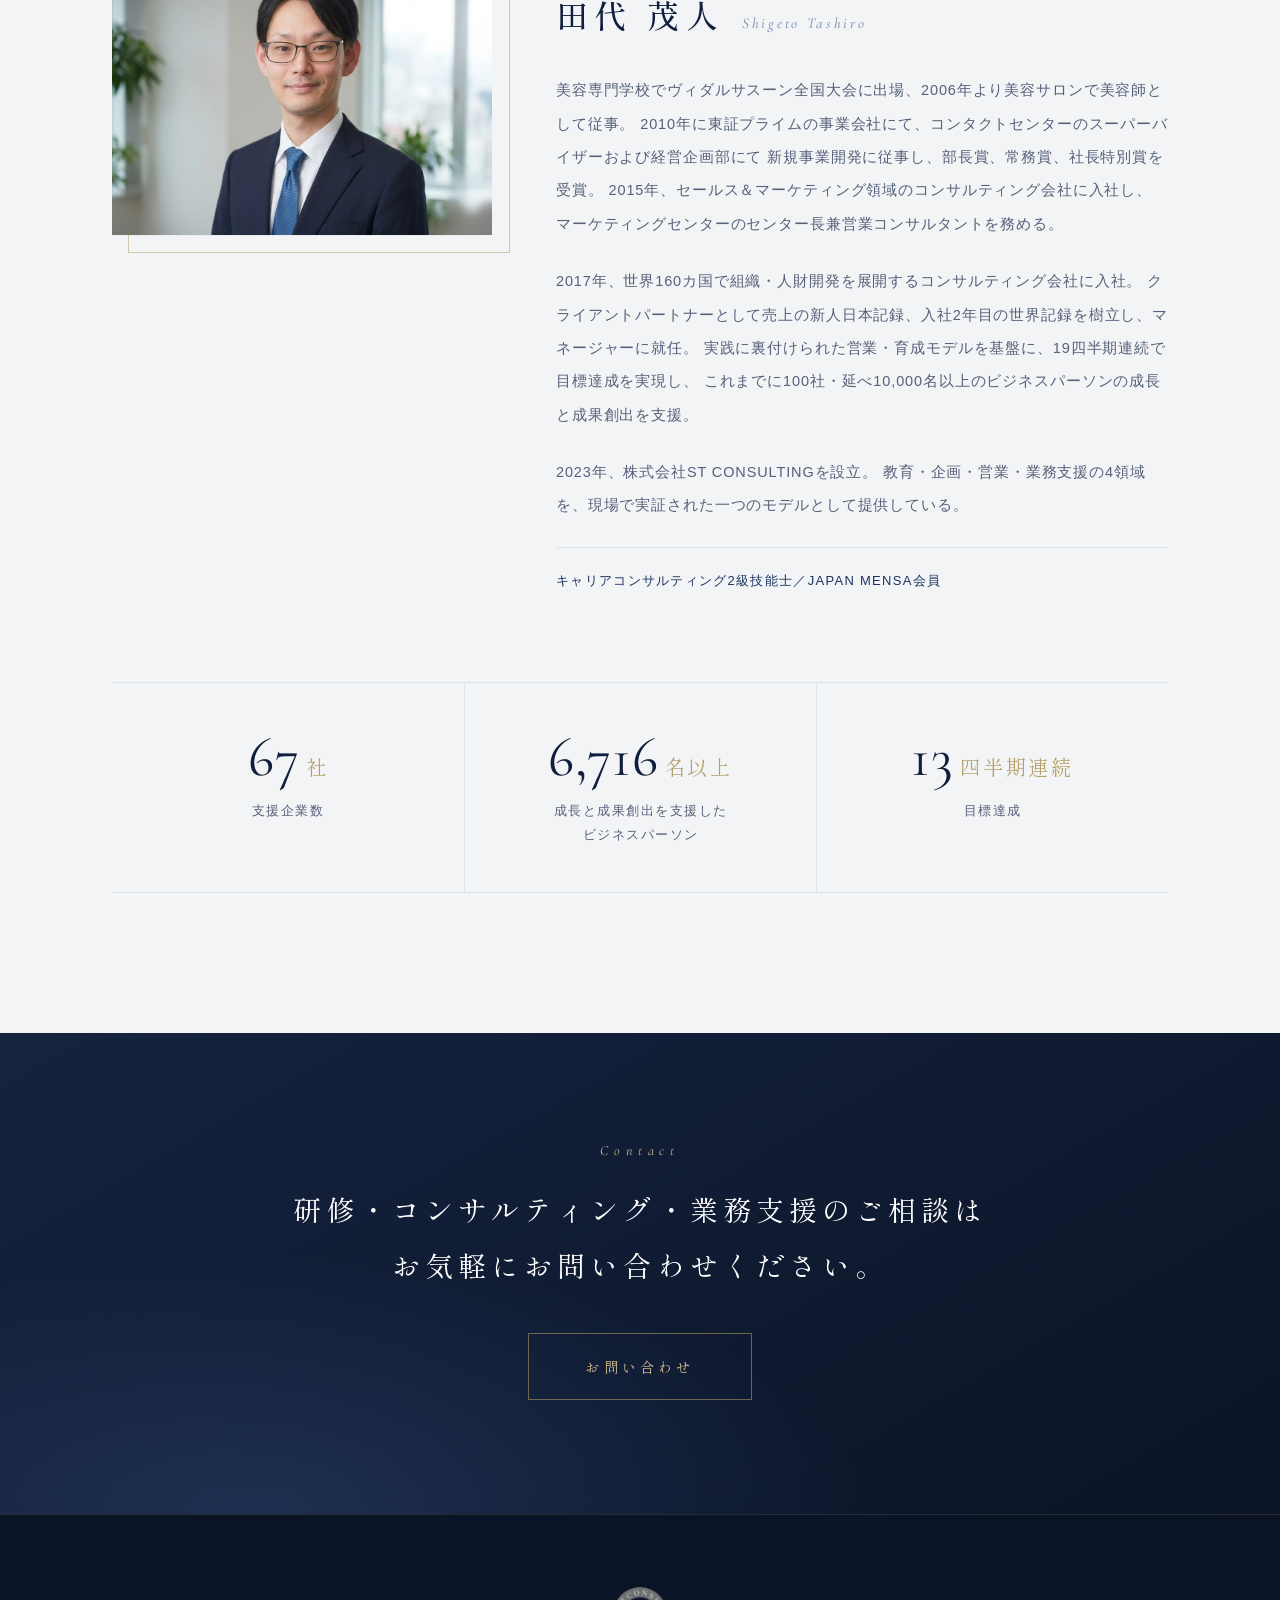
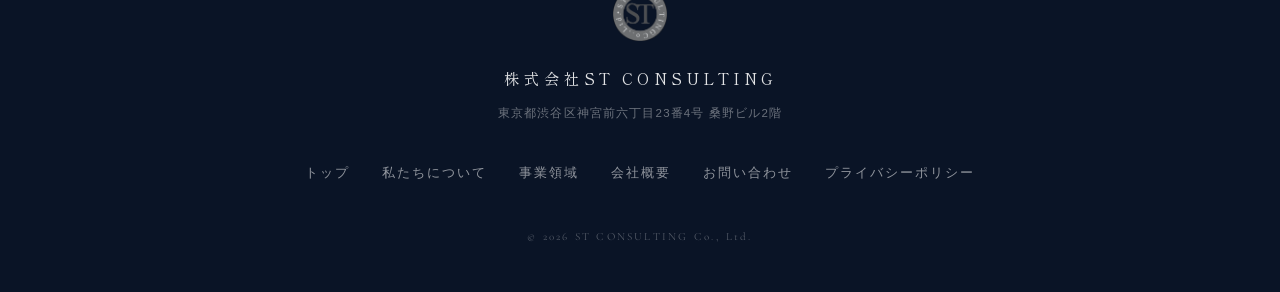
==== commit 865f407c: "サイト更新 2026-10-05 23:14" ====
--- a/about.html
+++ b/about.html
@@ -84,15 +84,21 @@
         <p class="profile-position">代表取締役社長</p>
         <p class="profile-name">田代 茂人<span class="profile-name-en">Shigeto Tashiro</span></p>
         <p class="profile-text">
-          美容師としてキャリアをスタートし、美容専門学校在学中にはヴィダルサスーン全国大会に出場。
-          2010年、東証プライム上場の事業会社にてコンタクトセンターのスーパーバイザーおよび
-          経営企画部での新規事業開発に従事し、部長賞・常務賞・社長特別賞を受賞。
-          2015年よりセールス＆マーケティング領域のコンサルティング会社にて、
+          美容専門学校でヴィダルサスーン全国大会に出場、2006年より美容サロンで美容師として従事。
+          2010年に東証プライムの事業会社にて、コンタクトセンターのスーパーバイザーおよび経営企画部にて
+          新規事業開発に従事し、部長賞、常務賞、社長特別賞を受賞。
+          2015年、セールス＆マーケティング領域のコンサルティング会社に入社し、
           マーケティングセンターのセンター長兼営業コンサルタントを務める。
-          2017年、外資系の教育・組織開発コンサルティング会社に入社。
-          クライアントパートナーとして売上の新人日本記録と入社2年目の世界記録を樹立し、マネージャーに就任。
-          実践に裏付けられた営業・育成モデルを基盤に、19四半期連続で目標達成を実現。
+        </p>
+        <p class="profile-text">
+          2017年、世界160カ国で組織・人財開発を展開するコンサルティング会社に入社。
+          クライアントパートナーとして売上の新人日本記録、入社2年目の世界記録を樹立し、マネージャーに就任。
+          実践に裏付けられた営業・育成モデルを基盤に、19四半期連続で目標達成を実現し、
+          これまでに100社・延べ10,000名以上のビジネスパーソンの成長と成果創出を支援。
+        </p>
+        <p class="profile-text">
           2023年、株式会社ST CONSULTINGを設立。
+          教育・企画・営業・業務支援の4領域を、現場で実証された一つのモデルとして提供している。
         </p>
         <p class="profile-license">キャリアコンサルティング2級技能士／JAPAN MENSA会員</p>
       </div>
--- a/assets/css/style.css
+++ b/assets/css/style.css
@@ -399,6 +399,57 @@
   100% { transform: scaleY(0); transform-origin: bottom; }
 }
 
+/* ===== スポットライト演出（トップページのヒーローのみ） ===== */
+.spot-words {
+  position: absolute;
+  inset: 0;
+  z-index: 1;
+  pointer-events: none;
+}
+
+.spot-words span {
+  position: absolute;
+  font-family: var(--serif);
+  font-size: clamp(16px, 2vw, 26px);
+  letter-spacing: 0.24em;
+  color: var(--gold-soft);
+  text-shadow: 0 0 20px rgba(203, 185, 140, 0.5);
+}
+
+/* カーソル位置に穴の開いた闇。光の中だけ言葉が見える */
+.spot-dark {
+  position: absolute;
+  inset: 0;
+  z-index: 1;
+  pointer-events: none;
+  background: radial-gradient(
+    circle 260px at var(--mx, 50%) var(--my, 42%),
+    rgba(4, 8, 16, 0) 0%,
+    rgba(4, 8, 16, 0) 32%,
+    rgba(4, 8, 16, 0.9) 76%
+  );
+}
+
+.spot-hint {
+  position: absolute;
+  left: 36px;
+  bottom: 30px;
+  z-index: 3;
+  font-size: 11.5px;
+  letter-spacing: 0.22em;
+  color: rgba(255, 255, 255, 0.4);
+}
+
+/* モバイル・タブレットでは通常表示（文字と重なるのを防ぐ） */
+@media (max-width: 900px) {
+  .spot-words, .spot-dark, .spot-hint { display: none; }
+}
+
+@media (prefers-reduced-motion: reduce) {
+  .spot-dark, .spot-hint { display: none; }
+  .spot-words span { opacity: 0.3; }
+}
+
 /* ===== Buttons ===== */
 .btn {
   position: relative;
@@ -802,6 +853,41 @@
   color: var(--ink-soft);
   font-size: 14.5px;
   letter-spacing: 0.06em;
+}
+
+/* 会社概要の事業内容（4つの事業領域） */
+.biz-areas { display: grid; gap: 15px; }
+
+.biz-area-head {
+  display: flex;
+  align-items: baseline;
+  gap: 12px;
+  margin-bottom: 3px;
+}
+
+.biz-area-name {
+  font-family: var(--serif);
+  font-weight: 600;
+  font-size: 15px;
+  letter-spacing: 0.14em;
+  color: var(--navy);
+}
+
+.biz-area-en {
+  font-family: var(--serif-en);
+  font-style: italic;
+  font-size: 12.5px;
+  letter-spacing: 0.12em;
+  color: var(--gold);
+}
+
+.biz-area-items { line-height: 1.85; }
+
+/* 項目は語の途中で折り返さず、区切りごとに改行する */
+.biz-area-items span { display: inline-block; }
+.biz-area-items span:not(:last-child)::after {
+  content: "／";
+  color: var(--navy-soft);
 }
 
 /* ===== Contact ===== */
@@ -1237,3 +1323,141 @@
   .stat { padding: 36px 20px; }
   .ghost { font-size: 96px; top: 28px; }
 }
+/* ===== 事業領域パネル（都市選択パネルの構造） ===== */
+.domain-section {
+  position: relative;
+  background: var(--navy-black);
+}
+
+.domain-head {
+  text-align: center;
+  padding: 96px 24px 56px;
+}
+
+.domain-head .section-label { color: var(--gold-soft); }
+.domain-head .section-title { color: var(--white); }
+.domain-head .section-title::after { background: var(--gold-line); }
+
+.domain-grid {
+  display: grid;
+  grid-template-columns: repeat(4, 1fr);
+}
+
+.domain-panel {
+  position: relative;
+  min-height: 64vh;
+  display: flex;
+  flex-direction: column;
+  justify-content: flex-end;
+  padding: 56px 40px 64px;
+  overflow: hidden;
+  border-right: 1px solid rgba(255, 255, 255, 0.08);
+  background: linear-gradient(165deg, #1a2c50 0%, #101f3d 55%, #0a1426 100%);
+  transition: transform 0.5s ease;
+}
+
+.domain-panel:first-child { border-left: 1px solid rgba(255, 255, 255, 0.08); }
+
+.domain-panel:nth-child(2) { background: linear-gradient(165deg, #16233f 0%, #0e1c38 60%, #0a1426 100%); }
+.domain-panel:nth-child(3) { background: linear-gradient(165deg, #1c3461 0%, #12234a 55%, #0a1426 100%); }
+.domain-panel:nth-child(4) { background: linear-gradient(165deg, #132038 0%, #0d1830 60%, #080f20 100%); }
+
+/* 背景の大きな番号 */
+.domain-num {
+  position: absolute;
+  top: 24px;
+  right: 20px;
+  font-family: var(--serif-en);
+  font-style: italic;
+  font-size: clamp(90px, 9vw, 150px);
+  line-height: 1;
+  color: rgba(255, 255, 255, 0.05);
+  pointer-events: none;
+  transition: color 0.5s;
+}
+
+/* ホバーで金の光がにじむ */
+.domain-panel::before {
+  content: "";
+  position: absolute;
+  inset: 0;
+  background: radial-gradient(ellipse 90% 70% at 50% 100%, rgba(182, 160, 105, 0.22) 0%, rgba(10, 20, 38, 0) 65%);
+  opacity: 0;
+  transition: opacity 0.5s;
+  pointer-events: none;
+}
+
+.domain-panel::after {
+  content: "";
+  position: absolute;
+  left: 0; bottom: 0;
+  width: 100%; height: 2px;
+  background: var(--gold);
+  transform: scaleX(0);
+  transform-origin: left;
+  transition: transform 0.5s;
+}
+
+.domain-panel:hover::before { opacity: 1; }
+.domain-panel:hover::after { transform: scaleX(1); }
+.domain-panel:hover .domain-num { color: rgba(182, 160, 105, 0.18); }
+
+.domain-en {
+  font-family: var(--serif-en);
+  font-style: italic;
+  font-size: clamp(26px, 2.4vw, 36px);
+  letter-spacing: 0.08em;
+  color: var(--gold-soft);
+  margin-bottom: 10px;
+}
+
+.domain-name {
+  font-family: var(--serif);
+  font-size: clamp(24px, 2vw, 30px);
+  font-weight: 500;
+  letter-spacing: 0.18em;
+  color: var(--white);
+  margin-bottom: 18px;
+}
+
+.domain-desc {
+  font-size: 13px;
+  line-height: 2;
+  letter-spacing: 0.08em;
+  color: rgba(255, 255, 255, 0.6);
+  margin-bottom: 28px;
+}
+
+.domain-more {
+  display: inline-flex;
+  align-items: center;
+  gap: 14px;
+  font-family: var(--serif);
+  font-size: 12.5px;
+  letter-spacing: 0.24em;
+  color: rgba(255, 255, 255, 0.75);
+  transition: color 0.4s;
+}
+
+.domain-more::after {
+  content: "";
+  width: 40px; height: 1px;
+  background: rgba(255, 255, 255, 0.4);
+  transition: width 0.4s, background 0.4s;
+}
+
+.domain-panel:hover .domain-more { color: var(--gold-soft); }
+.domain-panel:hover .domain-more::after { width: 64px; background: var(--gold); }
+
+
+@media (max-width: 1024px) {
+  .domain-grid { grid-template-columns: repeat(2, 1fr); }
+  .domain-panel { min-height: 44vh; border-bottom: 1px solid rgba(255, 255, 255, 0.08); }
+}
+
+@media (max-width: 600px) {
+  .domain-grid { grid-template-columns: 1fr; }
+  .domain-panel { min-height: 0; padding: 44px 28px 48px; }
+  .domain-num { font-size: 80px; }
+  .domain-head { padding: 72px 24px 40px; }
+}
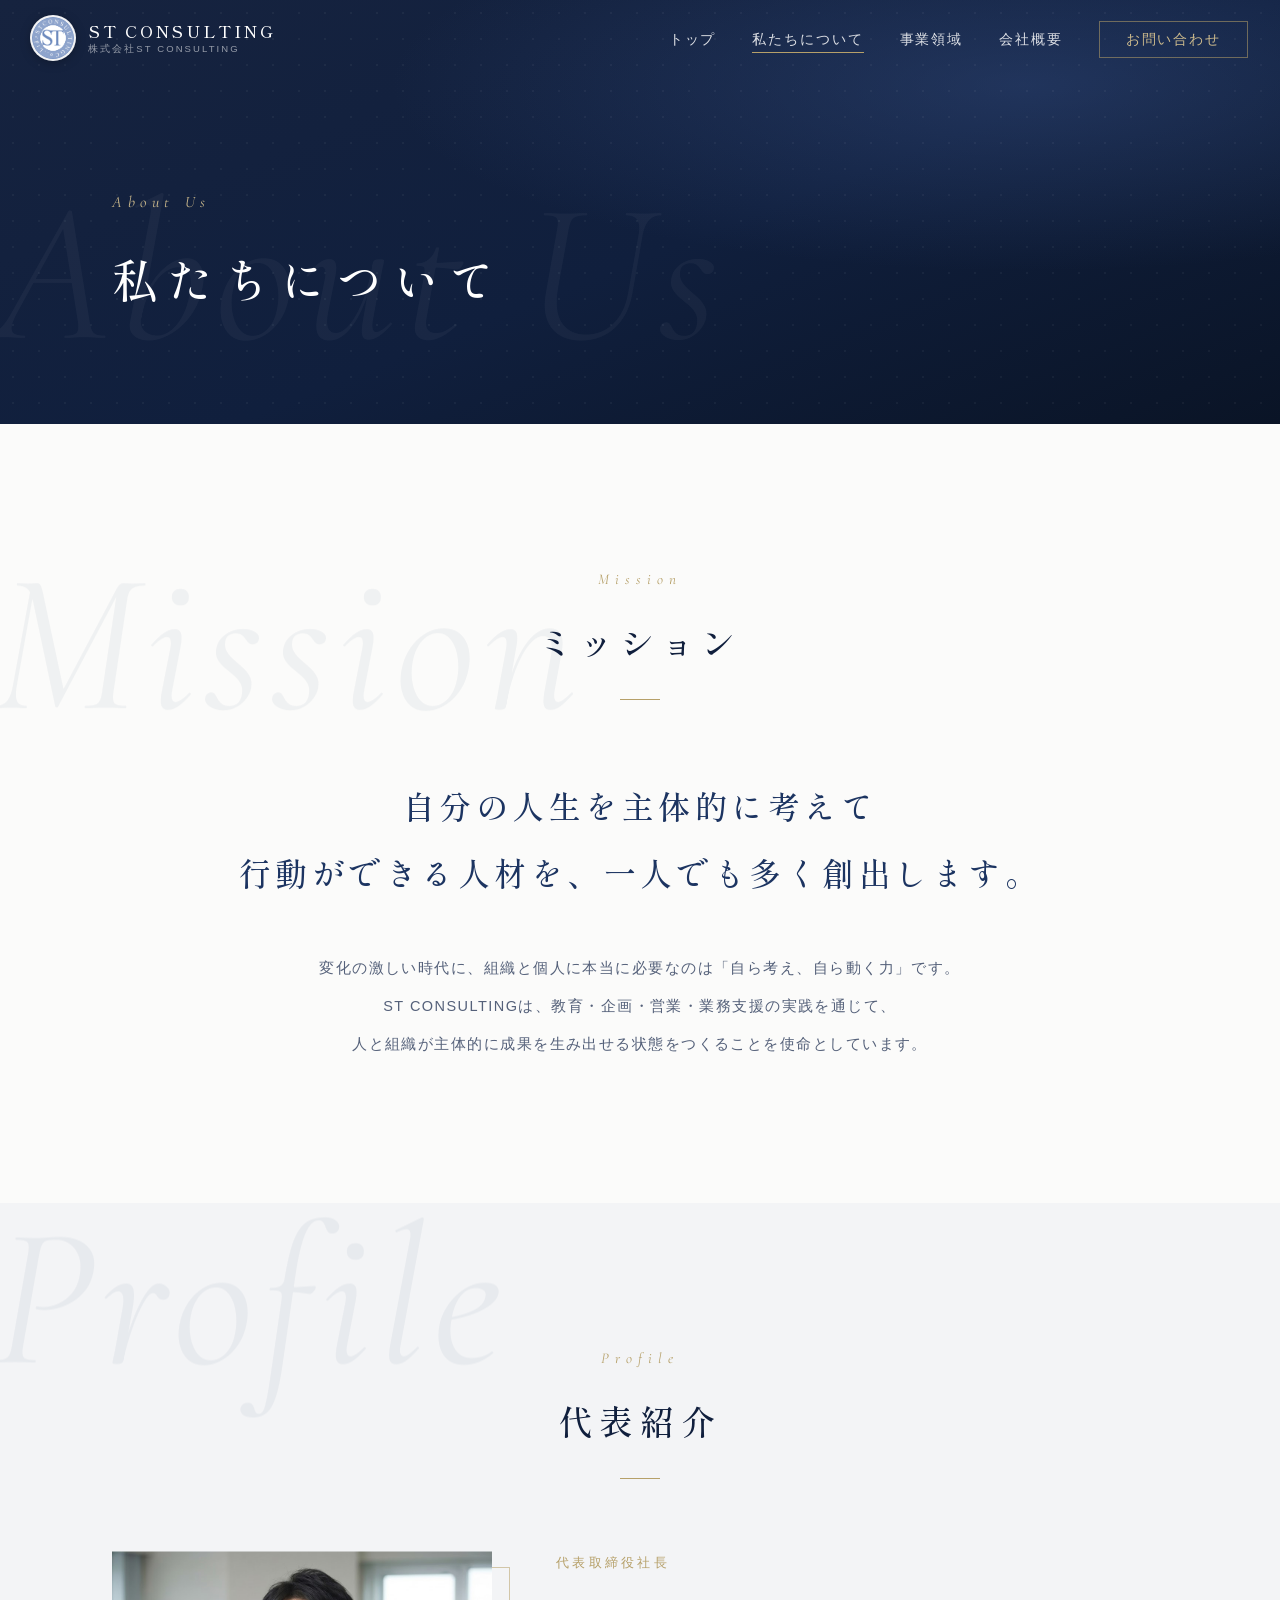
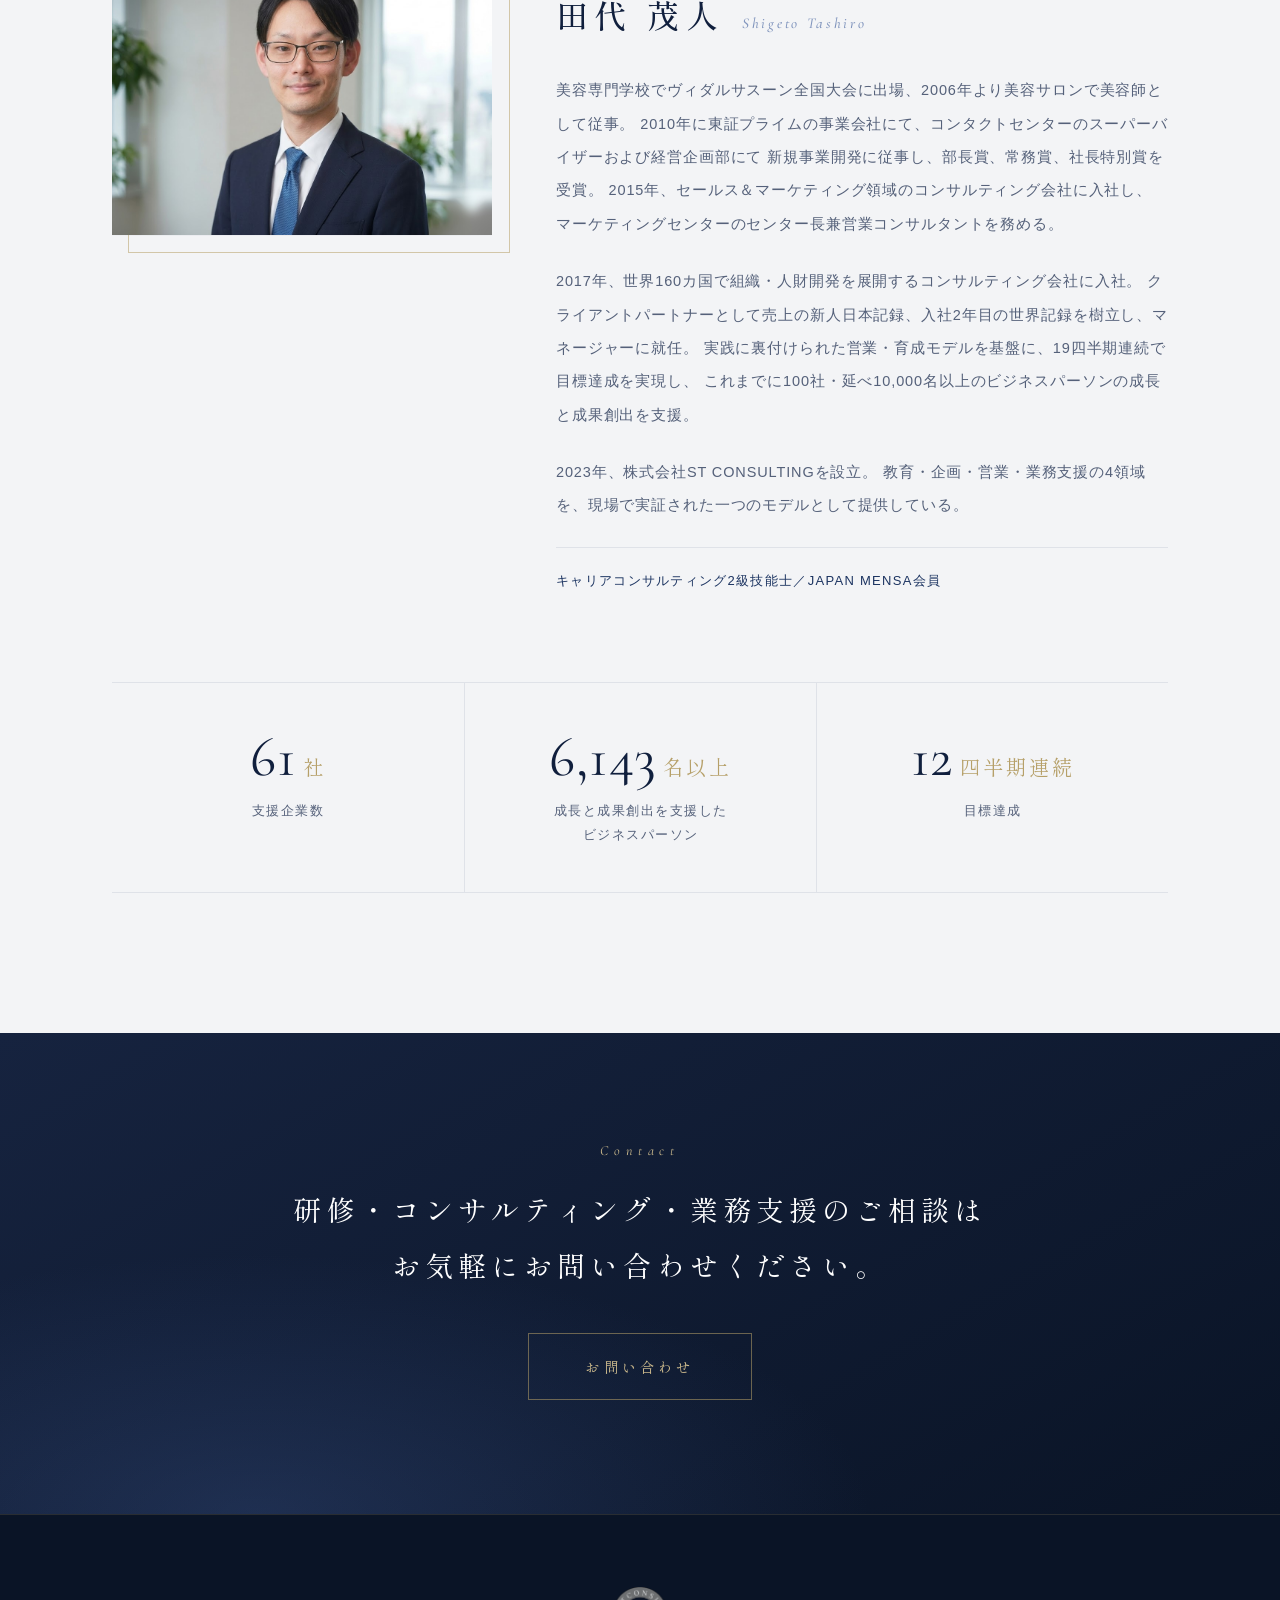
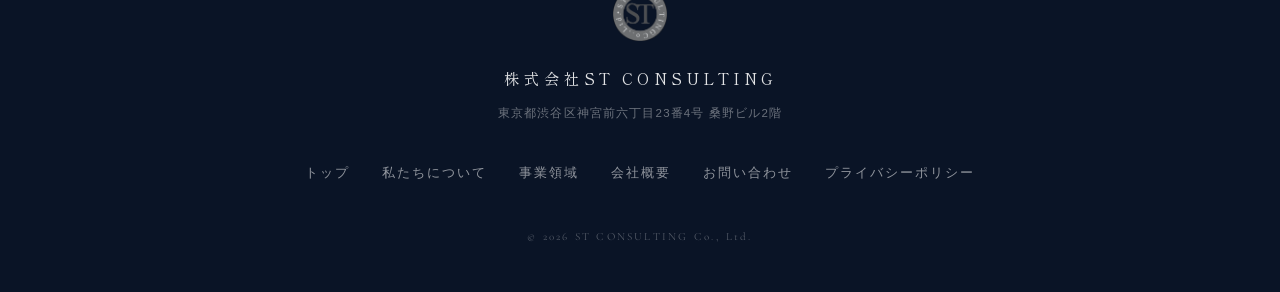
==== commit 4172391d: "サイト更新 2026-10-06 12:17" ====
--- a/about.html
+++ b/about.html
@@ -58,7 +58,7 @@
       <h2 class="section-title">ミッション</h2>
     </div>
     <div class="mission-body reveal">
-      <p class="mission-statement">自分の人生を主体的に考えて<br class="pc-only">行動ができる人材を、一人でも多く。</p>
+      <p class="mission-statement">自分の人生を主体的に考えて<br class="pc-only">行動ができる人材を、<span class="keep-together">一人でも多く創出します。</span></p>
       <p class="mission-text">
         変化の激しい時代に、組織と個人に本当に必要なのは「自ら考え、自ら動く力」です。<br>
         ST CONSULTINGは、教育・企画・営業・業務支援の実践を通じて、<br class="pc-only">
--- a/assets/css/style.css
+++ b/assets/css/style.css
@@ -55,6 +55,7 @@
 }
 
 .pc-only { display: inline; }
+.keep-together { display: inline-block; }
 
 /* ===== Header ===== */
 .site-header {
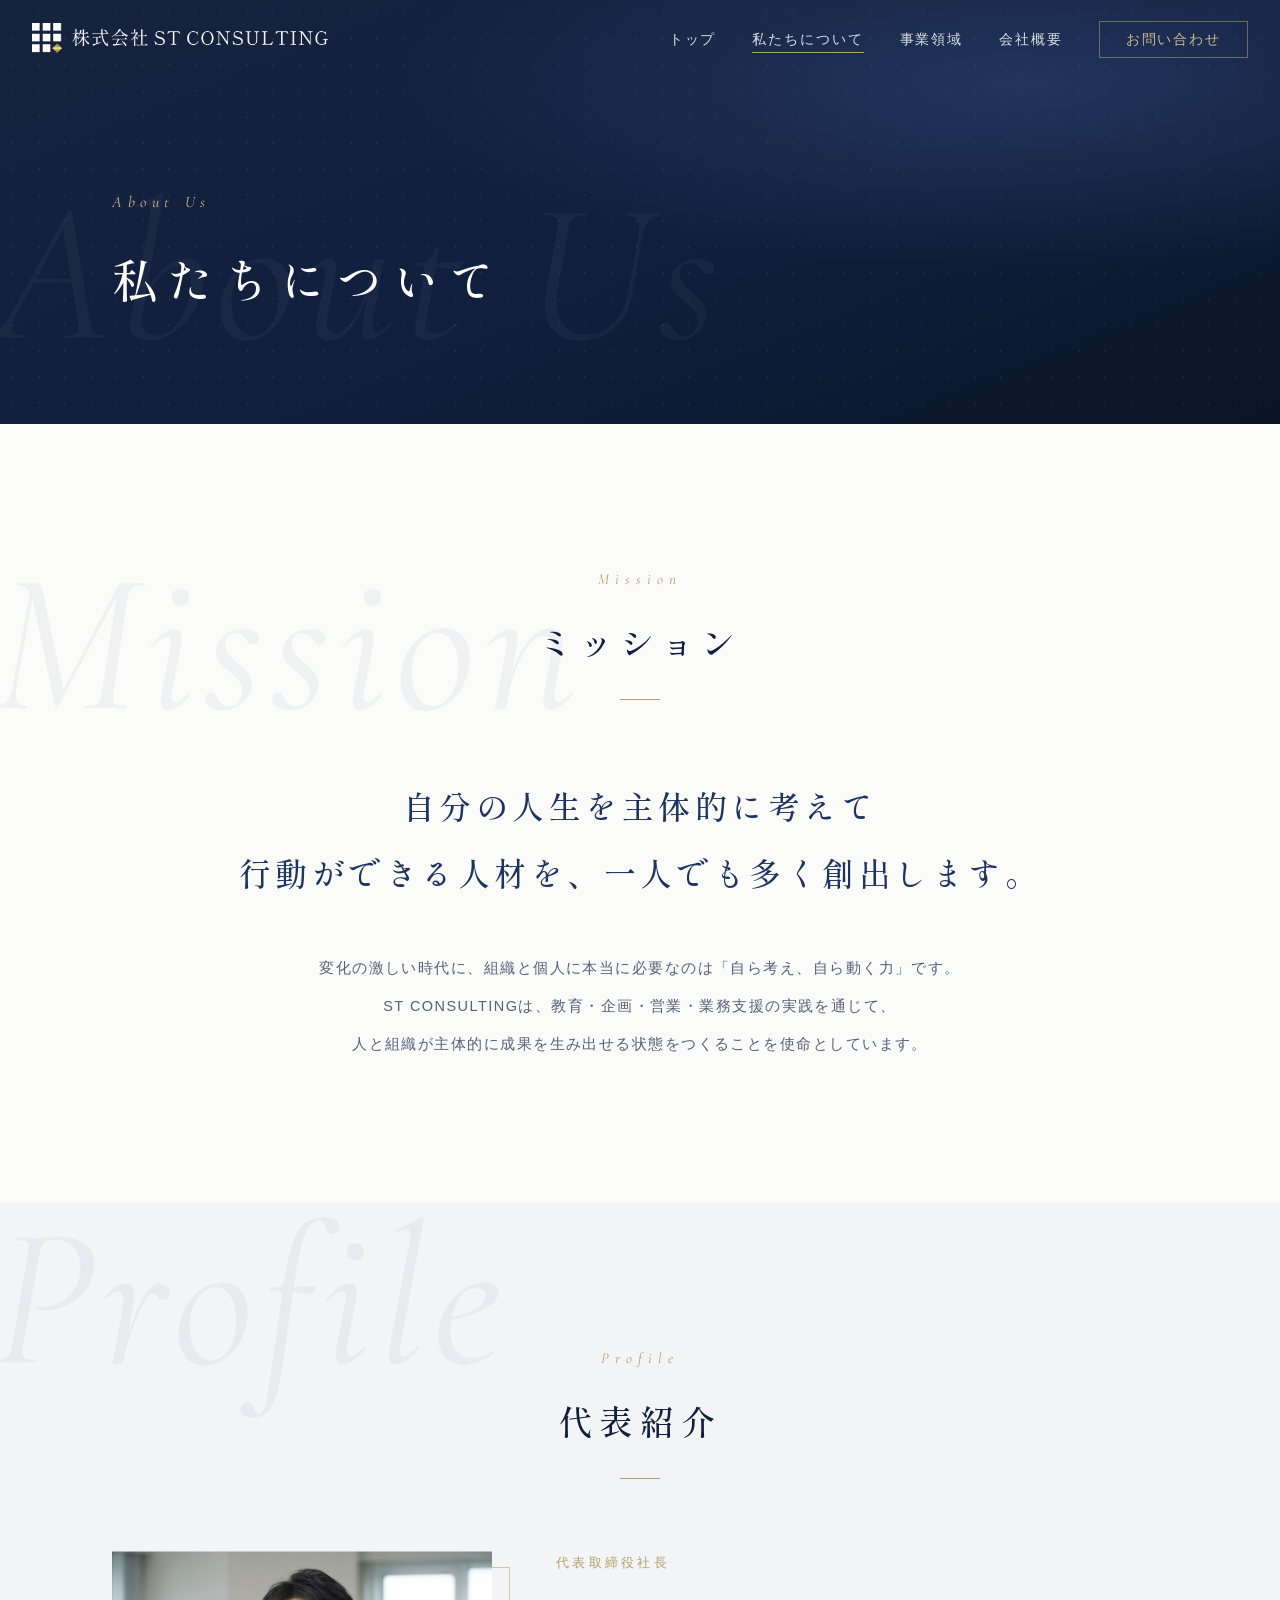
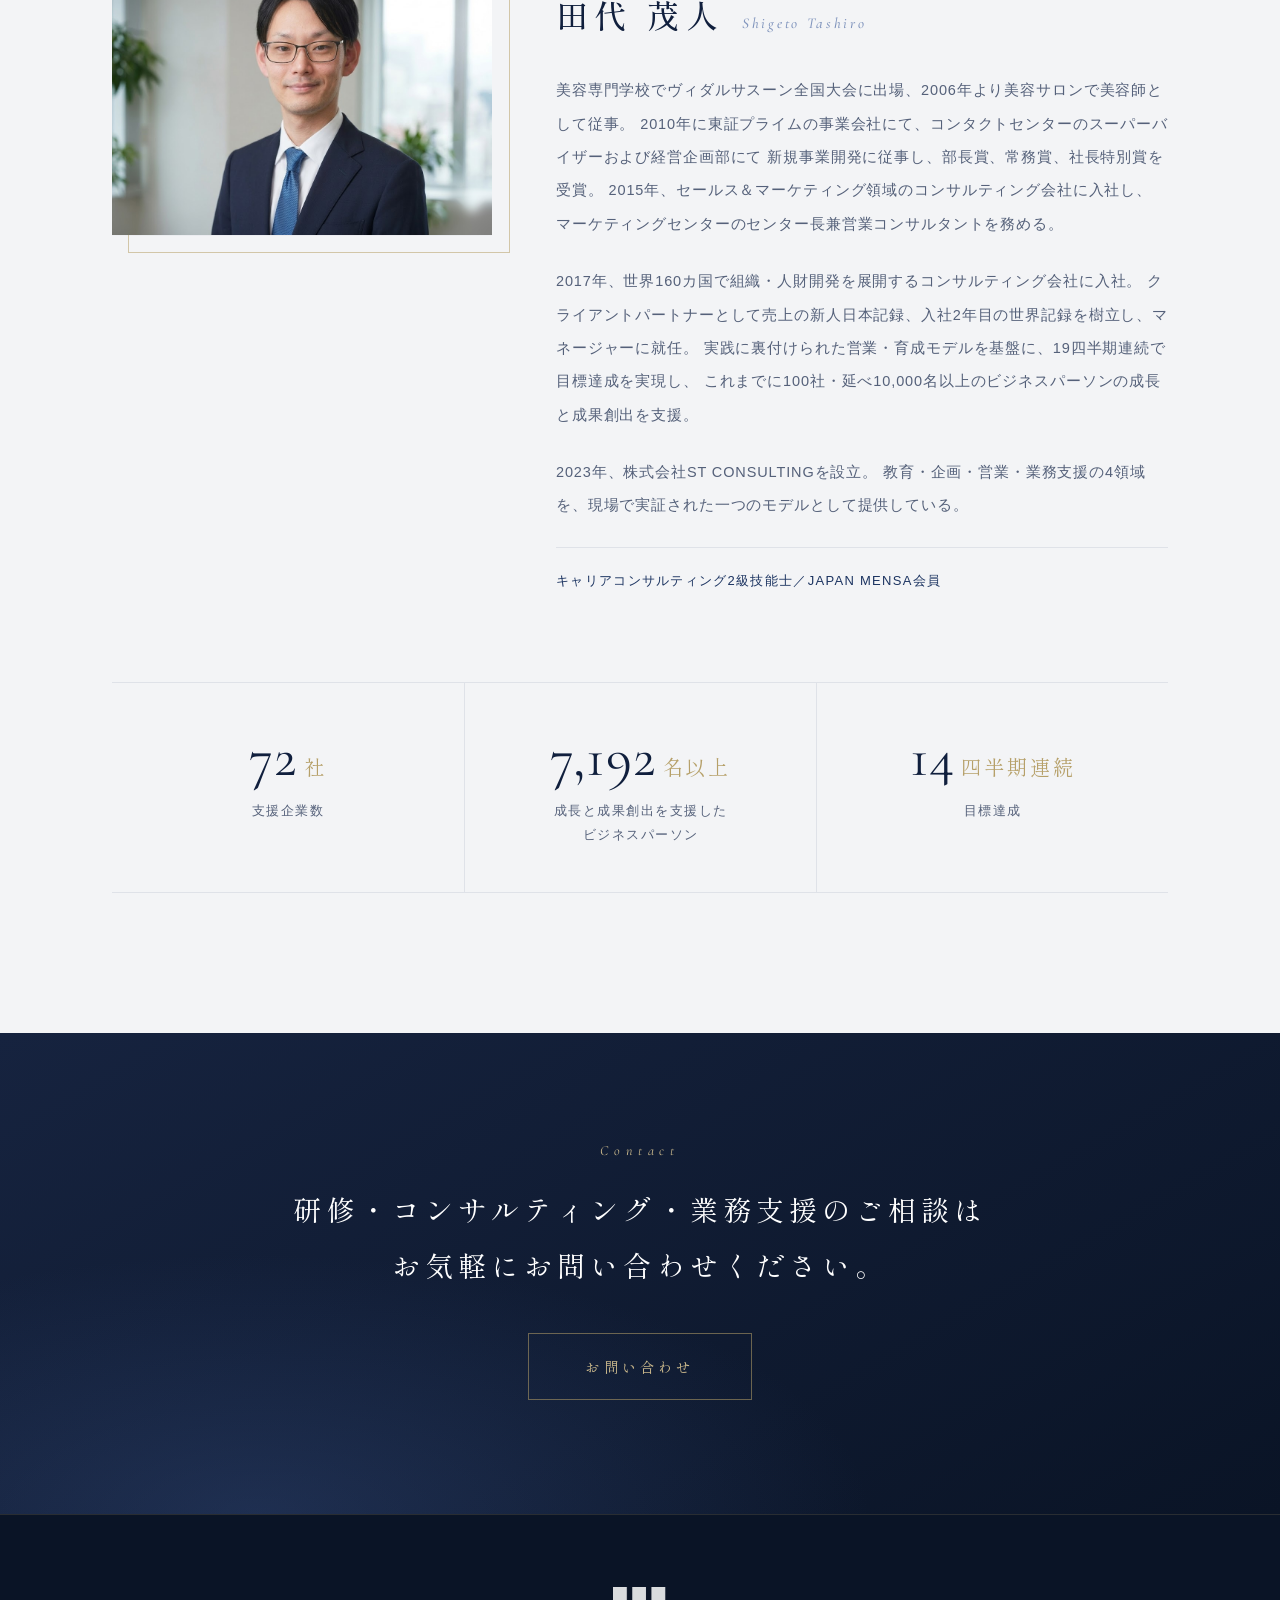
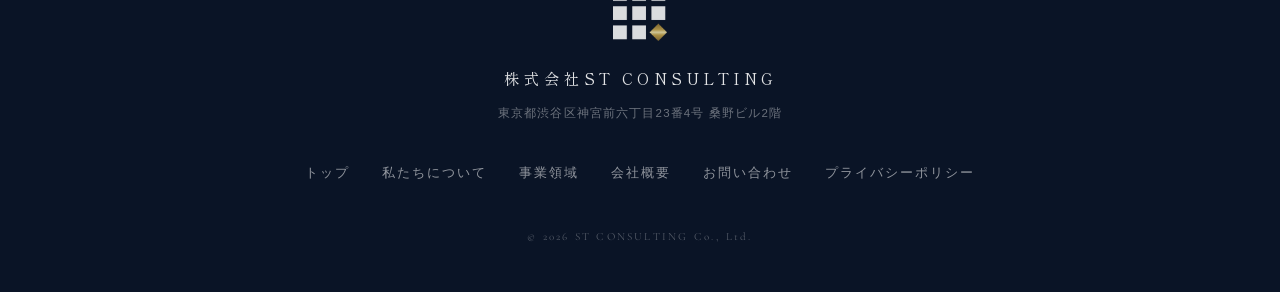
==== commit ad25e2d9: "サイト更新 2026-10-16 02:38" ====
--- a/about.html
+++ b/about.html
@@ -8,7 +8,7 @@
 <meta property="og:site_name" content="株式会社ST CONSULTING">
 <meta property="og:image" content="https://www.st-consul.co.jp/assets/img/ogp.png">
 <meta name="twitter:card" content="summary_large_image">
-<link rel="icon" type="image/png" href="assets/img/logo_blue.png">
+<link rel="icon" type="image/png" href="assets/img/favicon.png">
 <link rel="preconnect" href="https://fonts.googleapis.com">
 <link rel="preconnect" href="https://fonts.gstatic.com" crossorigin>
 <link href="https://fonts.googleapis.com/css2?family=Cormorant+Garamond:ital,wght@0,400;0,500;1,400&family=Shippori+Mincho:wght@400;500;600&display=swap" rel="stylesheet">
@@ -19,9 +19,9 @@
 <!-- ===== Header ===== -->
 <header class="site-header" id="header">
   <div class="header-inner">
-    <a href="index.html" class="header-logo">
-      <img src="assets/img/logo_blue.png" alt="ST CONSULTING ロゴ">
-      <span class="header-logo-text">ST CONSULTING<span class="header-logo-sub">株式会社ST CONSULTING</span></span>
+    <a href="index.html" class="header-logo" aria-label="株式会社ST CONSULTING">
+      <img src="assets/img/logo_full_white.png" alt="株式会社ST CONSULTING" class="logo-on-dark" width="948" height="96">
+      <img src="assets/img/logo_full_color.png" alt="" class="logo-on-light" width="948" height="96" aria-hidden="true">
     </a>
     <nav class="global-nav" id="globalNav" aria-label="メインメニュー">
       <ul>
@@ -135,7 +135,7 @@
 <!-- ===== Footer ===== -->
 <footer class="site-footer">
   <div class="footer-inner">
-    <img src="assets/img/logo_gray.png" alt="" class="footer-logo">
+    <img src="assets/img/logo_mark_white.png" alt="" class="footer-logo">
     <p class="footer-company">株式会社ST CONSULTING</p>
     <p class="footer-address">東京都渋谷区神宮前六丁目23番4号 桑野ビル2階</p>
     <nav class="footer-nav" aria-label="フッターメニュー">
--- a/assets/css/style.css
+++ b/assets/css/style.css
@@ -82,41 +82,17 @@
 .header-logo {
   display: flex;
   align-items: center;
-  gap: 14px;
-}
-
-/* 濃紺の背景に沈まないよう、白い円形の下地＋細い白フチを敷く */
+}
+
+/* 新ロゴ（2026-10-15・案3）: 濃紺の地では白版、スクロール後の白いヘッダーではカラー版を出し分ける */
 .header-logo img {
-  width: 42px;
-  height: 42px;
-  background: var(--white);
-  border-radius: 50%;
-  box-shadow: 0 0 0 2px rgba(255, 255, 255, 0.95), 0 2px 12px rgba(0, 0, 0, 0.35);
-}
-
-.site-header.is-scrolled .header-logo img {
-  box-shadow: 0 0 0 2px rgba(255, 255, 255, 0.95), 0 1px 6px rgba(16, 31, 61, 0.15);
-}
-
-.header-logo-text {
-  font-family: var(--serif);
-  font-size: 17px;
-  font-weight: 500;
-  letter-spacing: 0.16em;
-  color: var(--white);
-  display: flex;
-  flex-direction: column;
-  line-height: 1.35;
-  transition: color 0.4s;
-}
-
-.header-logo-sub {
-  font-family: var(--sans);
-  font-size: 9.5px;
-  letter-spacing: 0.22em;
-  color: rgba(255, 255, 255, 0.55);
-  transition: color 0.4s;
-}
+  height: 30px;
+  width: auto;
+}
+
+.header-logo .logo-on-light { display: none; }
+.site-header.is-scrolled .header-logo .logo-on-dark { display: none; }
+.site-header.is-scrolled .header-logo .logo-on-light { display: block; }
 
 .global-nav ul {
   display: flex;
@@ -171,8 +147,6 @@
   box-shadow: 0 1px 0 var(--line), 0 4px 24px rgba(16, 31, 61, 0.06);
 }
 
-.site-header.is-scrolled .header-logo-text { color: var(--navy); }
-.site-header.is-scrolled .header-logo-sub { color: var(--ink-soft); }
 .site-header.is-scrolled .global-nav a { color: var(--ink); }
 .site-header.is-scrolled .global-nav .nav-contact {
   color: var(--navy);
@@ -1259,6 +1233,8 @@
 
 @media (max-width: 900px) {
   .pc-only { display: none; }
+
+  .header-logo img { height: 22px; }
 
   .global-nav {
     position: fixed;
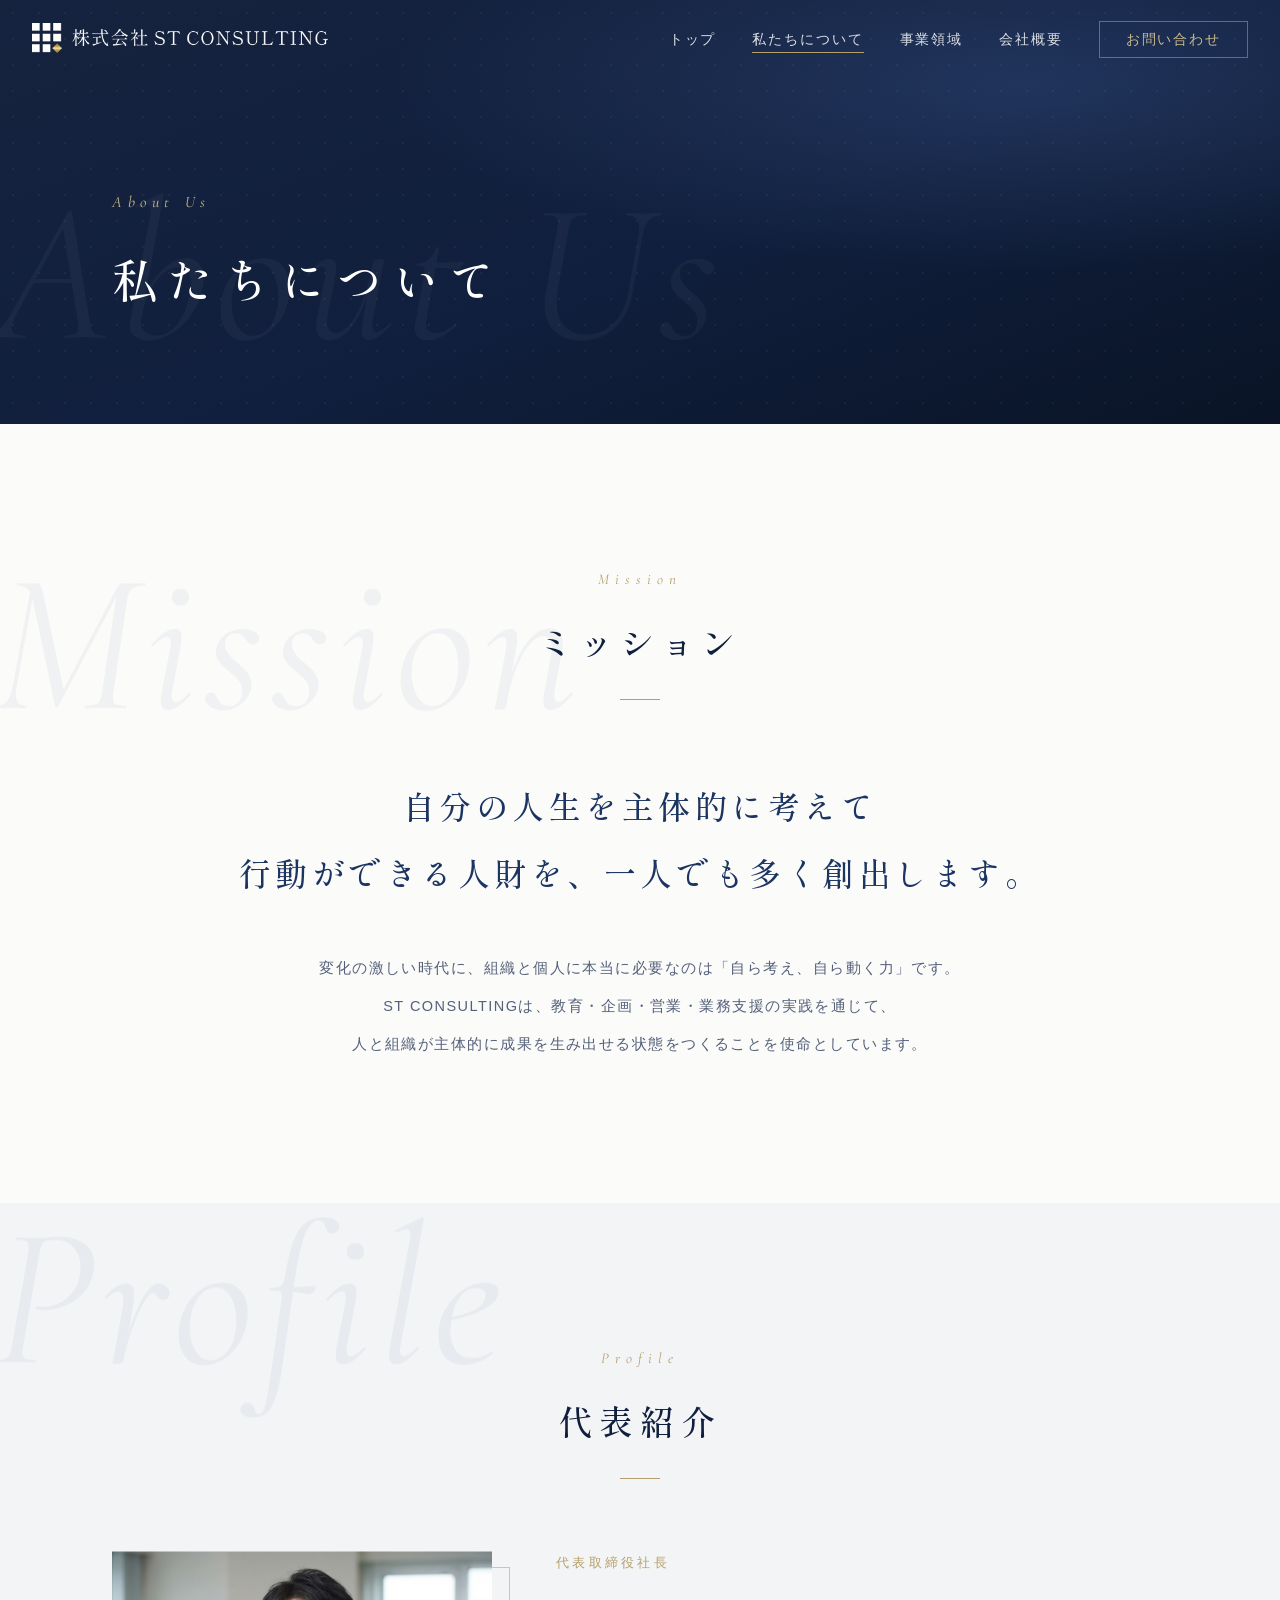
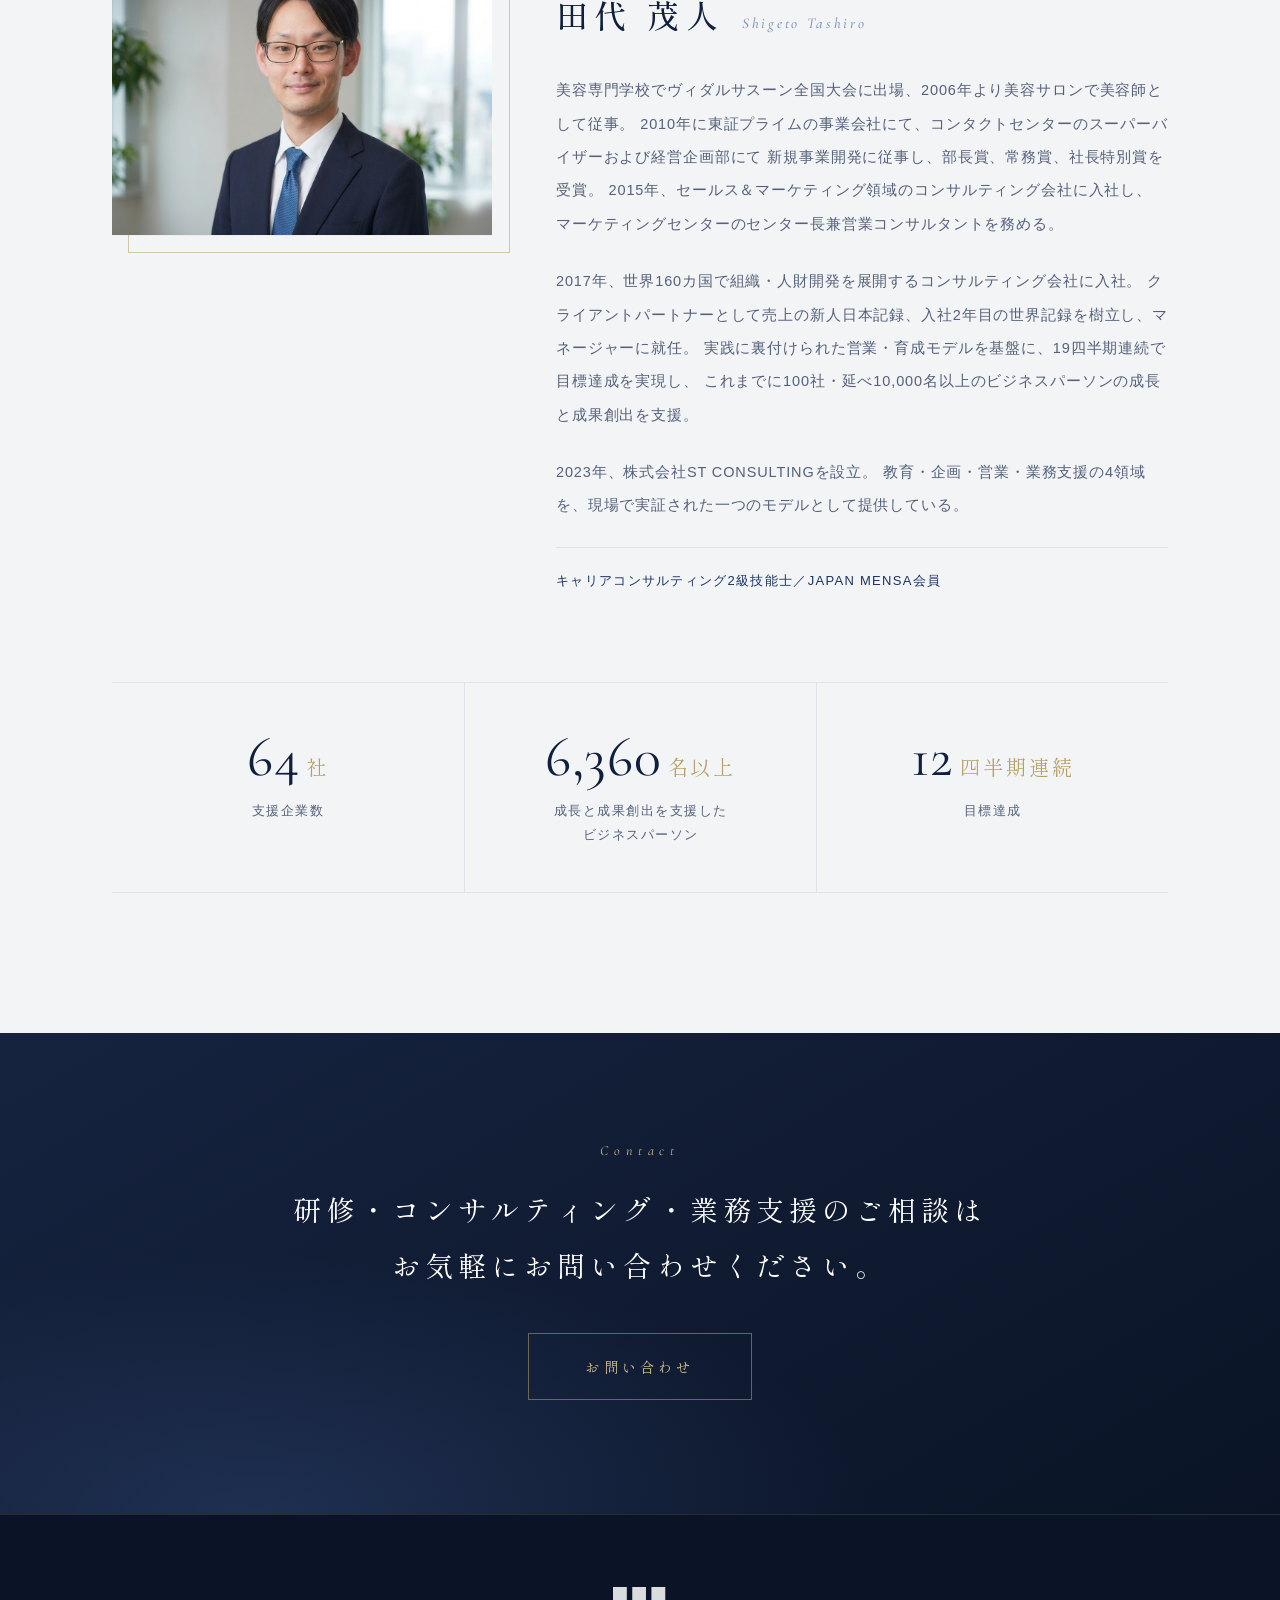
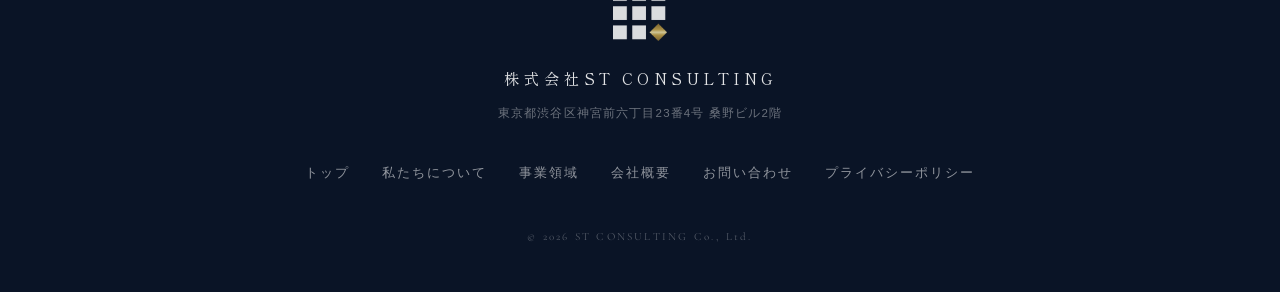
==== commit 4346a9b8: "サイト更新 2026-10-23 12:01" ====
--- a/about.html
+++ b/about.html
@@ -58,7 +58,7 @@
       <h2 class="section-title">ミッション</h2>
     </div>
     <div class="mission-body reveal">
-      <p class="mission-statement">自分の人生を主体的に考えて<br class="pc-only">行動ができる人材を、<span class="keep-together">一人でも多く創出します。</span></p>
+      <p class="mission-statement">自分の人生を主体的に考えて<br class="pc-only">行動ができる人財を、<span class="keep-together">一人でも多く創出します。</span></p>
       <p class="mission-text">
         変化の激しい時代に、組織と個人に本当に必要なのは「自ら考え、自ら動く力」です。<br>
         ST CONSULTINGは、教育・企画・営業・業務支援の実践を通じて、<br class="pc-only">
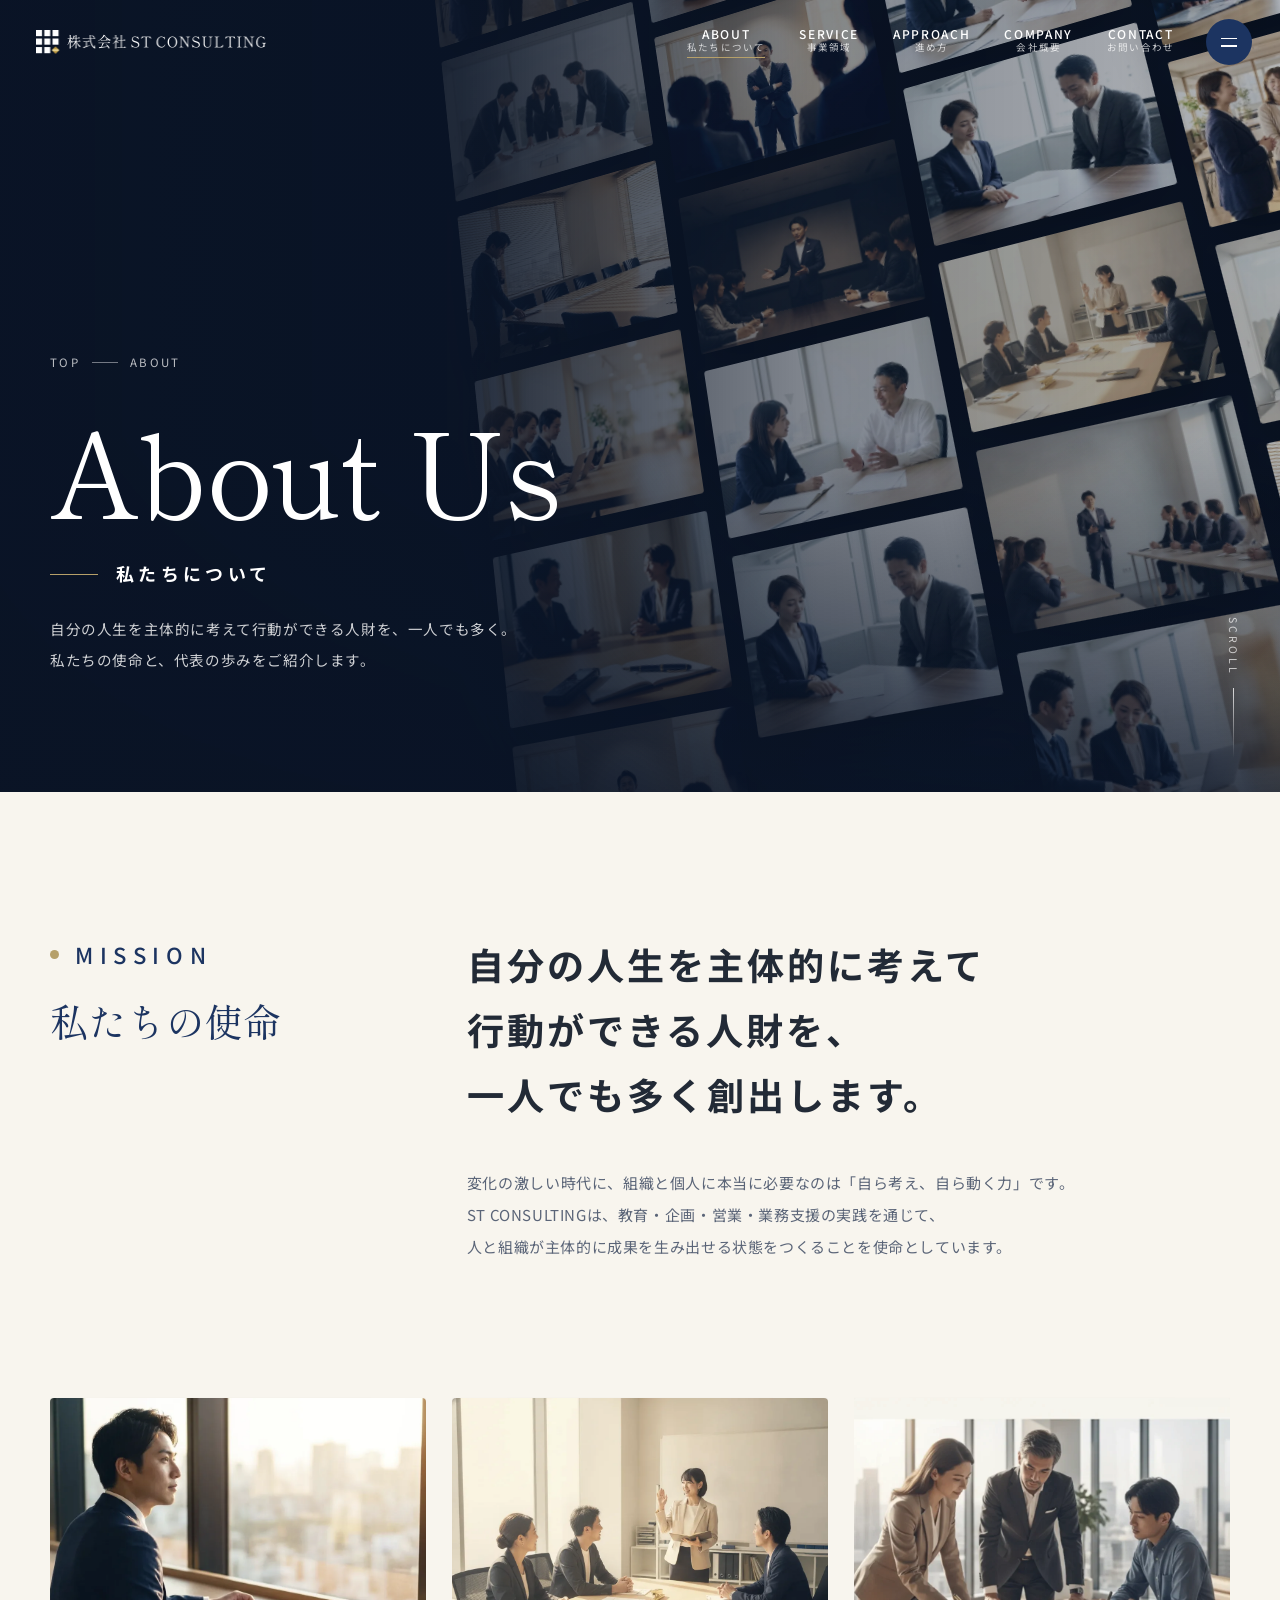
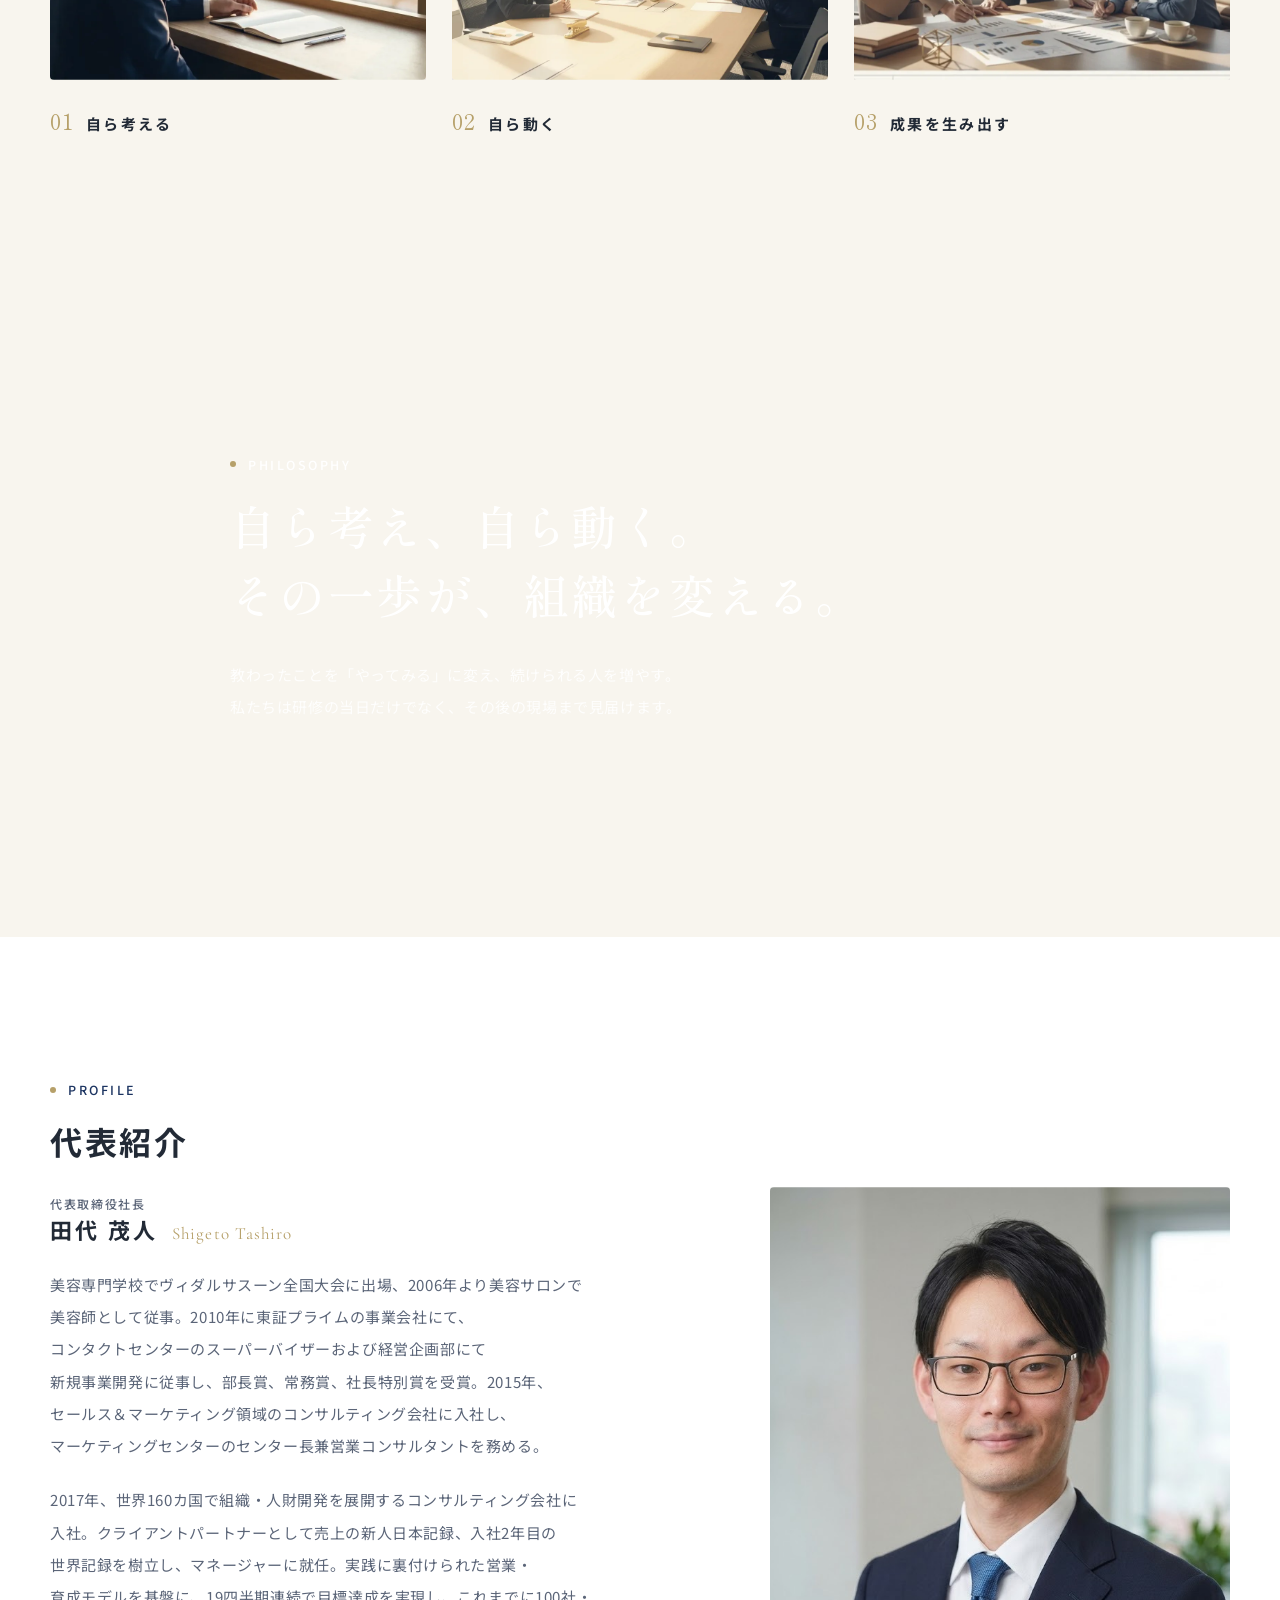
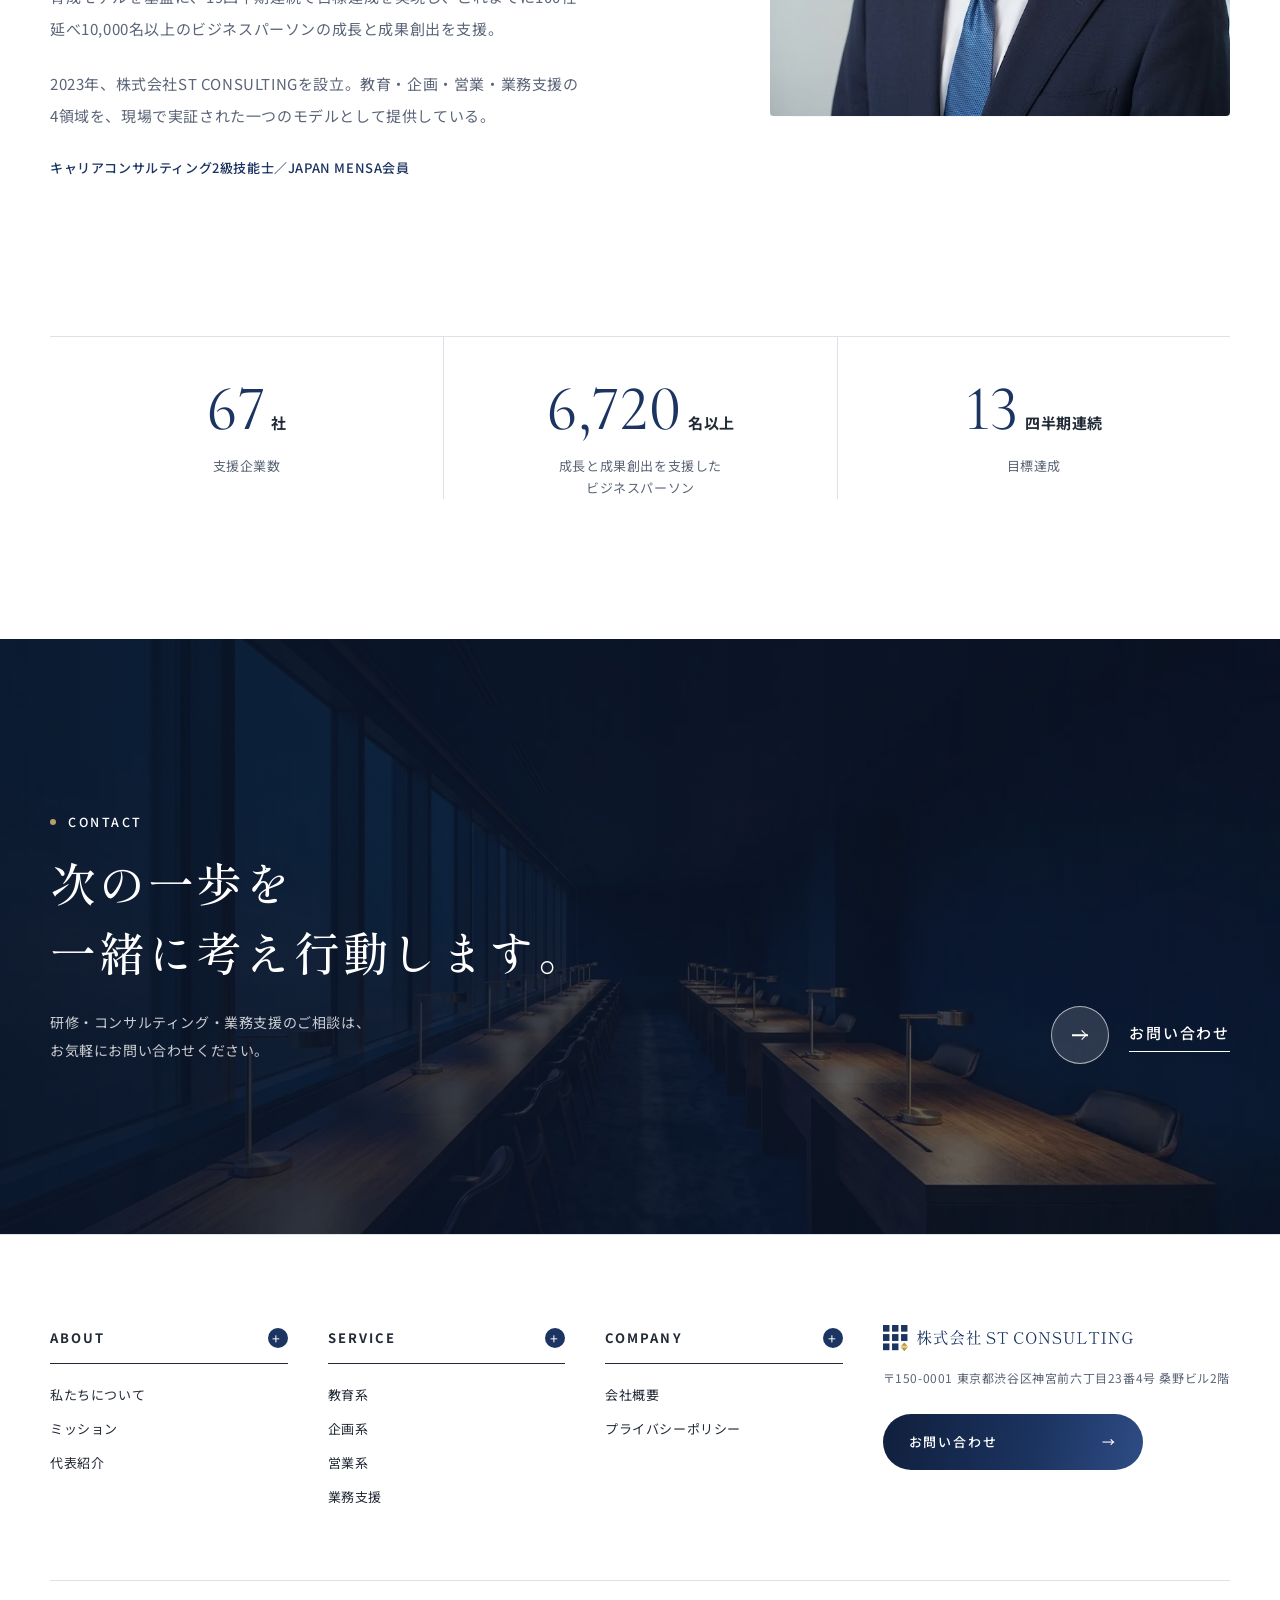
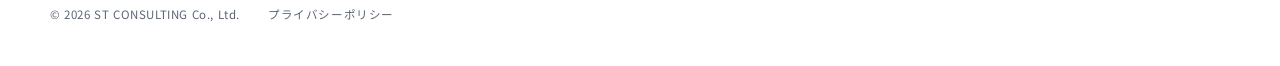
==== commit 722bce4b: "サイト更新 2026-11-09 18:46" ====
--- a/about.html
+++ b/about.html
@@ -5,151 +5,153 @@
 <meta name="viewport" content="width=device-width, initial-scale=1.0">
 <title>私たちについて｜株式会社ST CONSULTING</title>
 <meta name="description" content="株式会社ST CONSULTINGのミッションと代表・田代茂人のプロフィールをご紹介します。">
+<link rel="canonical" href="https://www.st-consul.co.jp/about.html">
+<meta property="og:title" content="私たちについて｜株式会社ST CONSULTING">
+<meta property="og:description" content="株式会社ST CONSULTINGのミッションと代表・田代茂人のプロフィールをご紹介します。">
+<meta property="og:type" content="website">
+<meta property="og:url" content="https://www.st-consul.co.jp/about.html">
 <meta property="og:site_name" content="株式会社ST CONSULTING">
 <meta property="og:image" content="https://www.st-consul.co.jp/assets/img/ogp.png">
 <meta name="twitter:card" content="summary_large_image">
 <link rel="icon" type="image/png" href="assets/img/favicon.png">
 <link rel="preconnect" href="https://fonts.googleapis.com">
 <link rel="preconnect" href="https://fonts.gstatic.com" crossorigin>
-<link href="https://fonts.googleapis.com/css2?family=Cormorant+Garamond:ital,wght@0,400;0,500;1,400&family=Shippori+Mincho:wght@400;500;600&display=swap" rel="stylesheet">
-<link rel="stylesheet" href="assets/css/style.css">
+<link href="https://fonts.googleapis.com/css2?family=Cormorant+Garamond:wght@300;400;500&family=Shippori+Mincho:wght@400;500&family=Noto+Sans+JP:wght@400;500;700&display=swap" rel="stylesheet">
+<link rel="stylesheet" href="assets/css/p.css?v=19">
+<link rel="stylesheet" href="assets/css/p-sub.css?v=7">
 </head>
-<body>
+<body class="p-body p-sub">
 
-<!-- ===== Header ===== -->
-<header class="site-header" id="header">
-  <div class="header-inner">
-    <a href="index.html" class="header-logo" aria-label="株式会社ST CONSULTING">
-      <img src="assets/img/logo_full_white.png" alt="株式会社ST CONSULTING" class="logo-on-dark" width="948" height="96">
-      <img src="assets/img/logo_full_color.png" alt="" class="logo-on-light" width="948" height="96" aria-hidden="true">
-    </a>
-    <nav class="global-nav" id="globalNav" aria-label="メインメニュー">
-      <ul>
-        <li><a href="index.html">トップ</a></li>
-        <li><a href="about.html">私たちについて</a></li>
-        <li><a href="service.html">事業領域</a></li>
-        <li><a href="company.html">会社概要</a></li>
-        <li><a href="contact.html" class="nav-contact">お問い合わせ</a></li>
-      </ul>
-    </nav>
-    <button class="nav-toggle" id="navToggle" aria-label="メニューを開く" aria-expanded="false" aria-controls="globalNav">
-      <span></span><span></span><span></span>
-    </button>
-  </div>
+<header class="p-header" id="pHeader">
+  <a href="index.html" class="p-logo" aria-label="株式会社ST CONSULTING トップへ">
+    <img src="assets/img/logo_full_white.png" alt="" class="p-logo__w" width="948" height="96">
+    <img src="assets/img/logo_full_color.png" alt="" class="p-logo__c" width="948" height="96">
+  </a>
+  <nav class="p-gnav" aria-label="メインメニュー">
+    <a href="about.html" aria-current="page"><span class="en">ABOUT</span><span class="ja">私たちに<wbr>ついて</span></a>
+    <a href="service.html"><span class="en">SERVICE</span><span class="ja">事業領域</span></a>
+    <a href="index.html#approach"><span class="en">APPROACH</span><span class="ja">進め方</span></a>
+    <a href="company.html"><span class="en">COMPANY</span><span class="ja">会社概要</span></a>
+    <a href="contact.html"><span class="en">CONTACT</span><span class="ja">お問い合わせ</span></a>
+  </nav>
+  <button class="p-menu-btn" id="pMenuBtn" aria-label="メニューを開く" aria-expanded="false" aria-controls="pMenu"><span></span><span></span></button>
 </header>
 
-<main>
-
-<!-- ===== Page hero ===== -->
-<div class="page-hero">
-  <span class="ghost ghost-light" aria-hidden="true">About Us</span>
-  <div class="container">
-    <p class="page-hero-en">About Us</p>
-    <h1 class="page-hero-title">私たちについて</h1>
+<div class="p-menu" id="pMenu" aria-hidden="true">
+  <div class="p-menu__inner">
+    <a href="index.html"><span class="en">TOP</span>トップ</a>
+    <a href="about.html"><span class="en">ABOUT</span>私たちに<wbr>ついて</a>
+    <a href="service.html"><span class="en">SERVICE</span>事業領域</a>
+    <a href="index.html#approach"><span class="en">APPROACH</span>進め方</a>
+    <a href="company.html"><span class="en">COMPANY</span>会社概要</a>
+    <a href="contact.html"><span class="en">CONTACT</span>お問い合わせ</a>
   </div>
 </div>
 
-<!-- ===== Mission ===== -->
-<section class="section" id="mission">
-  <span class="ghost" aria-hidden="true">Mission</span>
-  <div class="container">
-    <div class="section-head reveal">
-      <p class="section-label">Mission</p>
-      <h2 class="section-title">ミッション</h2>
+<section class="p-shero" aria-labelledby="pageTitle">
+  <div class="p-shero__wall" data-photos="w31,w13,w36,step3,w01,w37,w32,step1,w14,w03,w19,w15" aria-hidden="true"></div>
+  <div class="p-wrap">
+    <p class="p-shero__crumb"><a href="index.html">TOP</a><i></i><span>ABOUT</span></p>
+    <p class="p-shero__en">About Us</p>
+    <h1 class="p-shero__ja" id="pageTitle">私たちに<wbr>ついて</h1>
+    <p class="p-shero__lead">自分の<wbr>人生を<wbr>主体的に<wbr>考えて<wbr>行動が<wbr>できる<wbr>人財を、<wbr>一人でも<wbr>多く。<br class="pc">私たちの<wbr>使命と、<wbr>代表の<wbr>歩みを<wbr>ご紹介します。</p>
+  </div>
+  <span class="p-shero__scroll" aria-hidden="true">SCROLL</span>
+</section>
+
+<main>
+<section class="p-sec" id="mission">
+  <div class="p-wrap">
+    <div class="p-intro">
+      <div>
+        <p class="p-label p-label--lg rv">MISSION</p>
+        <p class="p-intro__en rv">私たちの<wbr>使命</p>
+      </div>
+      <div>
+        <p class="p-statement">自分の<wbr>人生を<wbr>主体的に<wbr>考えて<br>行動が<wbr>できる<wbr>人財を、<br>一人でも<wbr>多く<wbr>創出します。</p>
+        <p class="p-text rv">変化の<wbr>激しい<wbr>時代に、<wbr>組織と<wbr>個人に<wbr>本当に<wbr>必要なのは<wbr>「自ら<wbr>考え、<wbr>自ら<wbr>動く<wbr>力」です。<br class="pc">
+        ST CONSULTINGは、<wbr>教育・<wbr>企画・<wbr>営業・<wbr>業務支援の<wbr>実践を<wbr>通じて、<br class="pc">人と<wbr>組織が<wbr>主体的に<wbr>成果を<wbr>生み出せる<wbr>状態を<wbr>つくる<wbr>ことを<wbr>使命と<wbr>しています。</p>
+      </div>
     </div>
-    <div class="mission-body reveal">
-      <p class="mission-statement">自分の人生を主体的に考えて<br class="pc-only">行動ができる人財を、<span class="keep-together">一人でも多く創出します。</span></p>
-      <p class="mission-text">
-        変化の激しい時代に、組織と個人に本当に必要なのは「自ら考え、自ら動く力」です。<br>
-        ST CONSULTINGは、教育・企画・営業・業務支援の実践を通じて、<br class="pc-only">
-        人と組織が主体的に成果を生み出せる状態をつくることを使命としています。
-      </p>
+    <div class="p-trio">
+      <figure class="p-trio__item"><div class="p-row__fig" style="--d:0"><img src="assets/img/p/g/m_think.webp" alt="窓際の机で手帳を前に、自分の考えをめぐらせる男性" loading="lazy"></div><figcaption class="rv"><span>01</span>自ら<wbr>考える</figcaption></figure>
+      <figure class="p-trio__item"><div class="p-row__fig" style="--d:1"><img src="assets/img/p/g/m_speak.webp" alt="会議室で立ち上がり、手を挙げて自分の意見を話す女性" loading="lazy"></div><figcaption class="rv" style="--d:1"><span>02</span>自ら<wbr>動く</figcaption></figure>
+      <figure class="p-trio__item"><div class="p-row__fig" style="--d:2"><img src="assets/img/p/g/m_act.webp" alt="資料に書き込みながら話し合い、形にしていく3人" loading="lazy"></div><figcaption class="rv" style="--d:2"><span>03</span>成果を<wbr>生み出す</figcaption></figure>
     </div>
   </div>
 </section>
 
-<!-- ===== Profile ===== -->
-<section class="section section-alt" id="profile">
-  <span class="ghost" aria-hidden="true">Profile</span>
-  <div class="container">
-    <div class="section-head reveal">
-      <p class="section-label">Profile</p>
-      <h2 class="section-title">代表紹介</h2>
-    </div>
-    <div class="profile-wrap">
-      <figure class="profile-photo reveal reveal-left">
-        <img src="assets/img/ceo_tashiro.jpg" alt="代表取締役社長 田代茂人の写真">
-      </figure>
-      <div class="profile-body reveal reveal-right">
-        <p class="profile-position">代表取締役社長</p>
-        <p class="profile-name">田代 茂人<span class="profile-name-en">Shigeto Tashiro</span></p>
-        <p class="profile-text">
-          美容専門学校でヴィダルサスーン全国大会に出場、2006年より美容サロンで美容師として従事。
-          2010年に東証プライムの事業会社にて、コンタクトセンターのスーパーバイザーおよび経営企画部にて
-          新規事業開発に従事し、部長賞、常務賞、社長特別賞を受賞。
-          2015年、セールス＆マーケティング領域のコンサルティング会社に入社し、
-          マーケティングセンターのセンター長兼営業コンサルタントを務める。
-        </p>
-        <p class="profile-text">
-          2017年、世界160カ国で組織・人財開発を展開するコンサルティング会社に入社。
-          クライアントパートナーとして売上の新人日本記録、入社2年目の世界記録を樹立し、マネージャーに就任。
-          実践に裏付けられた営業・育成モデルを基盤に、19四半期連続で目標達成を実現し、
-          これまでに100社・延べ10,000名以上のビジネスパーソンの成長と成果創出を支援。
-        </p>
-        <p class="profile-text">
-          2023年、株式会社ST CONSULTINGを設立。
-          教育・企画・営業・業務支援の4領域を、現場で実証された一つのモデルとして提供している。
-        </p>
-        <p class="profile-license">キャリアコンサルティング2級技能士／JAPAN MENSA会員</p>
-      </div>
-    </div>
-    <div class="profile-stats reveal">
-      <div class="stat">
-        <p class="stat-num"><span class="stat-value" data-count="100">100</span><span class="stat-unit">社</span></p>
-        <p class="stat-label">支援企業数</p>
-      </div>
-      <div class="stat">
-        <p class="stat-num"><span class="stat-value" data-count="10000">10,000</span><span class="stat-unit">名以上</span></p>
-        <p class="stat-label">成長と成果創出を支援した<br>ビジネスパーソン</p>
-      </div>
-      <div class="stat">
-        <p class="stat-num"><span class="stat-value" data-count="19">19</span><span class="stat-unit">四半期連続</span></p>
-        <p class="stat-label">目標達成</p>
-      </div>
-    </div>
+<section class="p-dark" id="philosophy">
+  <div class="p-dark__bg" style="background-image:url('assets/img/p/g/room_24.webp')" aria-hidden="true"></div>
+  <div class="p-wrap" style="position:relative;max-width:820px">
+    <p class="p-label p-label--light rv">PHILOSOPHY</p>
+    <p class="p-dark__quote">自ら<wbr>考え、<wbr>自ら<wbr>動く。<br>その<wbr>一歩が、<wbr>組織を<wbr>変える。</p>
+    <p class="p-text p-text--light rv">教わった<wbr>ことを<wbr>「やってみる」に<wbr>変え、<wbr>続けられる<wbr>人を<wbr>増やす。<br class="pc">私たちは<wbr>研修の<wbr>当日だけでなく、<wbr>その後の<wbr>現場まで<wbr>見届けます。</p>
   </div>
 </section>
 
-<!-- ===== CTA ===== -->
-<section class="cta-band">
-  <span class="ghost ghost-light" aria-hidden="true">Contact</span>
-  <div class="container reveal">
-    <p class="cta-band-en">Contact</p>
-    <p class="cta-band-title">研修・コンサルティング・業務支援のご相談は<br class="pc-only">お気軽にお問い合わせください。</p>
-    <a href="contact.html" class="btn btn-gold">お問い合わせ</a>
+<section class="p-sec p-solid" id="profile">
+  <div class="p-wrap p-row">
+    <div class="p-row__txt">
+      <p class="p-label rv">PROFILE</p>
+      <h2 class="p-h2">代表紹介</h2>
+      <p class="p-name rv"><span class="p-name__pos">代表取締役社長</span>田代 茂人<span class="p-name__en">Shigeto Tashiro</span></p>
+      <p class="p-text rv" style="margin-bottom:22px">美容専門学校で<wbr>ヴィダルサスーン全国<wbr>大会に<wbr>出場、<wbr>2006年より<wbr>美容サロンで<wbr>美容師と<wbr>して<wbr>従事。<wbr>2010年に<wbr>東証プライムの<wbr>事業会社にて、<wbr>コンタクトセンターの<wbr>スーパーバイザーおよび経営企画部にて<wbr>新規事業開発に<wbr>従事し、<wbr>部長賞、<wbr>常務賞、<wbr>社長特別賞を<wbr>受賞。<wbr>2015年、<wbr>セールス＆マーケティング領域の<wbr>コンサルティング会社に<wbr>入社し、<wbr>マーケティングセンターの<wbr>センター長兼営業コンサルタントを<wbr>務める。</p>
+      <p class="p-text rv" style="margin-bottom:22px">2017年、<wbr>世界160カ国で<wbr>組織・<wbr>人財開発を<wbr>展開する<wbr>コンサルティング会社に<wbr>入社。<wbr>クライアントパートナーと<wbr>して<wbr>売上の<wbr>新人日本記録、<wbr>入社2年目の<wbr>世界記録を<wbr>樹立し、<wbr>マネージャーに<wbr>就任。<wbr>実践に<wbr>裏付けられた<wbr>営業・<wbr>育成モデルを<wbr>基盤に、<wbr>19四半期連続で<wbr>目標達成を<wbr>実現し、<wbr>これまでに<wbr>100社・<wbr>延べ10,000名以上の<wbr>ビジネスパーソンの<wbr>成長と<wbr>成果創出を<wbr>支援。</p>
+      <p class="p-text rv" style="margin-bottom:22px">2023年、<wbr>株式会社ST CONSULTINGを<wbr>設立。<wbr>教育・<wbr>企画・<wbr>営業・<wbr>業務支援の<wbr>4領域を、<wbr>現場で<wbr>実証された<wbr>一つの<wbr>モデルと<wbr>して<wbr>提供している。</p>
+      <p class="p-text rv" style="font-size:13px;color:var(--navy);font-weight:500">キャリアコンサルティング2級技能士／<wbr>JAPAN MENSA会員</p>
+    </div>
+    <figure class="p-row__fig p-row__fig--portrait"><img src="assets/img/ceo_tashiro.jpg" alt="代表取締役社長 田代茂人の写真" loading="lazy"></figure>
+  </div>
+  <div class="p-wrap p-stats">
+    <div class="p-stat rv"><p class="p-stat__n"><span data-count="100">100</span><small>社</small></p><p class="p-stat__l">支援企業数</p></div>
+    <div class="p-stat rv"><p class="p-stat__n"><span data-count="10000">10,000</span><small>名以上</small></p><p class="p-stat__l">成長と<wbr>成果創出を<wbr>支援した<br>ビジネスパーソン</p></div>
+    <div class="p-stat rv"><p class="p-stat__n"><span data-count="19">19</span><small>四半期連続</small></p><p class="p-stat__l">目標達成</p></div>
+  </div>
+</section>
+
+<section class="p-cta" aria-label="お問い合わせのご案内">
+  <div class="p-cta__bg" style="background-image:url('assets/img/p/g/room_12.webp')" aria-hidden="true"></div>
+  <div class="p-wrap p-cta__grid">
+    <div>
+      <p class="p-label p-label--light rv">CONTACT</p>
+      <h2 class="p-cta__t">次の<wbr>一歩を<br>一緒に<wbr>考え<wbr>行動します。</h2>
+      <p class="p-cta__d rv">研修・<wbr>コンサルティング・<wbr>業務支援の<wbr>ご相談は、<br class="pc">お気軽に<wbr>お問い合わせ<wbr>ください。</p>
+    </div>
+    <a href="contact.html" class="p-btn p-btn--light rv"><span class="p-btn__c" aria-hidden="true"></span><span class="p-btn__t">お問い合わせ</span></a>
   </div>
 </section>
 
 </main>
 
-<!-- ===== Footer ===== -->
-<footer class="site-footer">
-  <div class="footer-inner">
-    <img src="assets/img/logo_mark_white.png" alt="" class="footer-logo">
-    <p class="footer-company">株式会社ST CONSULTING</p>
-    <p class="footer-address">東京都渋谷区神宮前六丁目23番4号 桑野ビル2階</p>
-    <nav class="footer-nav" aria-label="フッターメニュー">
-      <a href="index.html">トップ</a>
-      <a href="about.html">私たちについて</a>
-      <a href="service.html">事業領域</a>
-      <a href="company.html">会社概要</a>
-      <a href="contact.html">お問い合わせ</a>
+<footer class="p-footer">
+  <div class="p-wrap">
+    <div class="p-footer__map">
+      <div class="p-fcol">
+        <p class="p-fcol__h"><a href="about.html">ABOUT</a></p>
+        <a href="about.html">私たちに<wbr>ついて</a><a href="about.html#mission">ミッション</a><a href="about.html#profile">代表紹介</a>
+      </div>
+      <div class="p-fcol">
+        <p class="p-fcol__h"><a href="service.html">SERVICE</a></p>
+        <a href="service.html#education">教育系</a><a href="service.html#planning">企画系</a><a href="service.html#sales">営業系</a><a href="service.html#operation">業務支援</a>
+      </div>
+      <div class="p-fcol">
+        <p class="p-fcol__h"><a href="company.html">COMPANY</a></p>
+        <a href="company.html">会社概要</a><a href="privacy.html">プライバシーポリシー</a>
+      </div>
+      <div class="p-fcol p-fcol--cta">
+        <img src="assets/img/logo_full_color.png" alt="株式会社ST CONSULTING" class="p-footer__logo" width="948" height="96">
+        <p class="p-footer__addr">〒150-0001 東京都渋谷区神宮前六丁目23番4号 桑野ビル2階</p>
+        <a href="contact.html" class="p-pill">お問い合わせ<span aria-hidden="true">→</span></a>
+      </div>
+    </div>
+    <div class="p-footer__bottom">
+      <p>&copy; 2026 ST CONSULTING Co., Ltd.</p>
       <a href="privacy.html">プライバシーポリシー</a>
-    </nav>
-    <p class="footer-copy">&copy; 2026 ST CONSULTING Co., Ltd.</p>
+    </div>
   </div>
 </footer>
 
-<script src="assets/js/main.js"></script>
+<script src="assets/js/p-sub.js?v=2"></script>
 </body>
 </html>
--- a/assets/css/p.css
+++ b/assets/css/p.css
@@ -0,0 +1,468 @@
+
+:root {
+  --navy: #1c3461;
+  --navy-deep: #101f3d;
+  --navy-black: #0a1426;
+  --gold: #b6a069;
+  --ink: #222a36;
+  --ink-soft: #5b6578;
+  --line: #dde1e8;
+  --white: #fff;
+  --en: "Cormorant Garamond", "Times New Roman", serif;
+  --ja: "Noto Sans JP", "Yu Gothic Medium", "Yu Gothic", "Hiragino Kaku Gothic ProN", sans-serif;
+  --p: 0;           
+  --wrap: 1180px;
+}
+*, *::before, *::after { box-sizing: border-box; }
+html { scroll-behavior: smooth; }
+
+body.p-body { word-break: keep-all; overflow-wrap: break-word; }
+body.p-body {
+  margin: 0; color: var(--ink); background: #fff;
+  font-family: var(--ja); font-size: 15px; line-height: 2; letter-spacing: .04em;
+  -webkit-font-smoothing: antialiased; overflow-x: clip;
+  font-variant-numeric: lining-nums;   
+}
+img { display: block; max-width: 100%; }
+a { color: inherit; text-decoration: none; }
+.pc { display: inline; }
+@media (max-width: 760px) { .pc { display: none; } }
+.p-wrap { width: min(var(--wrap), 100% - 64px); margin-inline: auto; }
+@media (max-width: 760px) { .p-wrap { width: calc(100% - 40px); } }
+
+
+.p-canvas { position: fixed; inset: 0; z-index: 0; overflow: hidden; background: #e9ecf1; pointer-events: none; }
+.p-wall { position: absolute; left: 50%; top: 50%; width: 0; height: 0; transform-origin: 0 0; will-change: transform; }
+.p-tile { position: absolute; left: 0; top: 0; overflow: hidden; background: #cfd5df; border-radius: 2px; box-shadow: 0 18px 40px rgba(10,20,38,.12); }
+.p-tile img { width: 100%; height: 100%; object-fit: cover; }
+.p-veil { position: absolute; inset: 0; background: #fff; opacity: 0; }
+
+main, .p-footer { position: relative; z-index: 1; }
+
+
+.p-header {
+  position: fixed; inset: 0 0 auto 0; z-index: 50; height: 84px;
+  display: flex; align-items: center; gap: 32px; padding: 0 28px 0 36px;
+  color: #fff; transition: background .4s, color .4s, box-shadow .4s, height .4s, opacity .9s;
+}
+.p-header.is-light { color: var(--ink); background: rgba(255,255,255,.86); backdrop-filter: blur(10px); -webkit-backdrop-filter: blur(10px); height: 72px; box-shadow: 0 1px 0 rgba(28,52,97,.08); }
+.p-logo { position: relative; width: 230px; flex: none; }
+.p-logo img { width: 100%; height: auto; transition: opacity .4s; }
+.p-logo__c { position: absolute; inset: 0; opacity: 0; }
+.p-header.is-light .p-logo__w { opacity: 0; }
+.p-header.is-light .p-logo__c { opacity: 1; }
+.p-gnav { margin-left: auto; display: flex; gap: 34px; }
+.p-gnav a { display: flex; flex-direction: column; align-items: center; line-height: 1.3; }
+.p-gnav .en { font-family: var(--ja); font-weight: 500; font-size: 12px; letter-spacing: .14em; }
+.p-gnav .ja { font-size: 9.5px; letter-spacing: .12em; opacity: .75; }
+.p-gnav a::after { content: ""; width: 0; height: 1px; background: currentColor; margin-top: 4px; transition: width .3s; }
+.p-gnav a:hover::after { width: 100%; }
+.p-menu-btn {
+  flex: none; width: 46px; height: 46px; border-radius: 50%; border: 0; cursor: pointer;
+  background: var(--navy); display: grid; place-content: center; gap: 6px; transition: background .3s, transform .3s;
+}
+.p-menu-btn span { display: block; width: 16px; height: 1.5px; background: #fff; transition: transform .35s; }
+.p-menu-btn:hover { background: var(--gold); }
+.p-menu-btn[aria-expanded="true"] span:first-child { transform: translateY(3.75px) rotate(45deg); }
+.p-menu-btn[aria-expanded="true"] span:last-child { transform: translateY(-3.75px) rotate(-45deg); }
+.p-menu {
+  position: fixed; inset: 0; z-index: 45; background: rgba(16,31,61,.96); color: #fff;
+  display: grid; place-items: center; opacity: 0; visibility: hidden; transition: opacity .45s, visibility .45s;
+}
+.p-menu.is-open { opacity: 1; visibility: visible; }
+.p-menu__inner { display: grid; gap: 18px; text-align: left; }
+.p-menu__inner a { font-size: 17px; letter-spacing: .12em; display: flex; align-items: baseline; gap: 22px; }
+.p-menu__inner .en { font-family: var(--en); font-size: 34px; font-weight: 300; width: 240px; color: var(--gold); letter-spacing: .04em; }
+.p-header.menu-open { color: #fff; background: transparent; box-shadow: none; backdrop-filter: none; }
+.p-header.menu-open .p-logo__w { opacity: 1; }
+.p-header.menu-open .p-logo__c { opacity: 0; }
+@media (max-width: 1000px) { .p-gnav { display: none; } .p-menu-btn { margin-left: auto; } }
+@media (max-width: 760px) { .p-header { padding: 0 16px 0 20px; height: 68px; } .p-header.is-light { height: 60px; } .p-logo { width: 170px; } .p-menu__inner .en { font-size: 26px; width: 170px; } }
+
+
+.p-hero { height: 210vh; height: 210svh; position: relative; }
+.p-hero__stick { position: sticky; top: 0; height: 100vh; height: 100svh; overflow: hidden; }
+
+.p-hero__stick::before {
+  content: ""; position: absolute; inset: 0; pointer-events: none; opacity: calc(1 - var(--p) * 1.6);
+  background: linear-gradient(180deg, rgba(10,20,38,.42), rgba(10,20,38,0) 22%),
+              linear-gradient(90deg, rgba(10,20,38,.5), rgba(10,20,38,.32) 34%, rgba(10,20,38,0) 54%);   
+}
+.p-catch {
+  position: absolute; top: 50%; margin: 0; font-weight: 300;
+  left: 7vw;
+  transform: translateY(-50%);
+  color: color-mix(in srgb, var(--navy) calc(var(--p) * 100%), #fff);
+  text-shadow: 0 2px 30px rgba(10,20,38, calc(.35 - var(--p) * .35));
+  font-family: var(--en); line-height: .98; letter-spacing: -.005em;
+  display: flex; flex-direction: column;
+}
+.p-catch__s { font-size: clamp(22px, 2.6vw, 40px); margin: .25em 0 .1em .08em; font-style: italic; }
+.p-catch__l { font-size: clamp(54px, 7.4vw, 118px); }
+.p-catch__l--sm { font-size: clamp(40px, 5vw, 80px); }
+.p-catch__ja {
+  font-family: var(--ja); font-weight: 500; font-size: clamp(14px, 1.2vw, 18px); letter-spacing: .3em;
+  margin-top: 2.2em; padding-top: 1.4em; position: relative; line-height: 1.6;
+}
+.p-catch__ja::before { content: ""; position: absolute; top: 0; left: 0; width: 56px; height: 1px; background: currentColor; opacity: .7; }
+.p-scroll {
+  position: absolute; left: 36px; bottom: 30px; color: #fff; font-size: 10px; letter-spacing: .3em;
+  writing-mode: vertical-rl; display: flex; align-items: center; gap: 12px; opacity: calc(1 - var(--p) * 2);
+}
+.p-scroll::after { content: ""; width: 1px; height: 64px; background: linear-gradient(#fff 50%, rgba(255,255,255,.25) 50%); background-size: 1px 200%; animation: p-scroll 2s infinite; }
+@keyframes p-scroll { from { background-position: 0 100%; } to { background-position: 0 -100%; } }
+@media (max-width: 760px) {
+  .p-catch { left: calc(22px + 0vw * var(--p)); top: auto; bottom: calc(14vh + 26vh * var(--p)); transform: none; }
+  .p-catch__l { font-size: clamp(46px, 13vw, 68px); }
+  .p-catch__l--sm { font-size: clamp(34px, 9.4vw, 50px); }
+  .p-scroll { left: auto; right: 18px; }
+}
+
+
+.p-sec { padding: 140px 0; position: relative; }
+@media (max-width: 760px) { .p-sec { padding: 96px 0; } }
+.p-solid { background: #fff; }
+.p-label { margin: 0 0 14px; font-size: 12.5px; font-weight: 500; letter-spacing: .2em; color: var(--navy); display: flex; align-items: center; gap: 12px; }
+.p-label::before { content: ""; width: 6px; height: 6px; border-radius: 50%; background: var(--gold); }
+.p-label--light { color: #fff; }
+.p-h2 { margin: 0 0 30px; font-size: clamp(26px, 2.5vw, 36px); line-height: 1.6; font-weight: 700; letter-spacing: .08em; color: var(--ink); }
+.p-h2--light { color: #fff; }
+.p-text { margin: 0 0 44px; color: var(--ink-soft); line-height: 2.15; }
+.p-text--light { color: rgba(255,255,255,.86); }
+.p-btn { display: inline-flex; align-items: center; gap: 20px; font-weight: 500; letter-spacing: .12em; }
+.p-btn__c { width: 58px; height: 58px; border-radius: 50%; background: var(--navy); position: relative; flex: none; transition: background .35s, transform .35s; }
+.p-btn__c::before { content: ""; position: absolute; left: 50%; top: 50%; width: 16px; height: 1.5px; background: #fff; transform: translate(-50%,-50%); }
+.p-btn__c::after { content: ""; position: absolute; left: calc(50% + 2px); top: 50%; width: 7px; height: 7px; border-top: 1.5px solid #fff; border-right: 1.5px solid #fff; transform: translate(-50%,-50%) rotate(45deg); }
+.p-btn__t { position: relative; padding-bottom: 4px; }
+.p-btn__t::after { content: ""; position: absolute; left: 0; bottom: 0; width: 100%; height: 1px; background: currentColor; transform-origin: right; transition: transform .45s; }
+.p-btn:hover .p-btn__c { background: var(--gold); transform: scale(1.06); }
+.p-btn:hover .p-btn__t::after { animation: p-line .7s; }
+@keyframes p-line { 0% { transform: scaleX(1); transform-origin: right; } 49% { transform: scaleX(0); transform-origin: right; } 50% { transform-origin: left; } 100% { transform: scaleX(1); transform-origin: left; } }
+.p-btn--light { color: #fff; }
+.p-btn--light .p-btn__c { background: rgba(255,255,255,.14); box-shadow: inset 0 0 0 1px rgba(255,255,255,.6); }
+
+
+.rv { opacity: 0; transform: translateY(28px); transition: opacity 1s cubic-bezier(.2,.7,.2,1), transform 1s cubic-bezier(.2,.7,.2,1); transition-delay: calc(var(--d, 0) * .12s); }
+.rv.is-in { opacity: 1; transform: none; }
+
+
+.p-mission { padding-top: 40px; }
+.p-statement { margin: 0 0 40px; font-size: clamp(24px, 2.9vw, 42px); font-weight: 700; line-height: 1.75; letter-spacing: .08em; color: var(--ink); }
+
+
+.p-service__grid { display: grid; grid-template-columns: 1fr 1.55fr; gap: 64px; align-items: center; }
+.p-cards { display: grid; grid-template-columns: repeat(4, 1fr); gap: 16px; align-items: start; }
+.p-card { display: block; position: relative; }
+.p-card:nth-child(1) { margin-top: 90px; }
+.p-card:nth-child(2) { margin-top: 0; }
+.p-card:nth-child(3) { margin-top: 140px; }
+.p-card:nth-child(4) { margin-top: 40px; }
+.p-card__img { display: block; aspect-ratio: 3 / 4.6; overflow: hidden; border-radius: 4px; box-shadow: 0 24px 50px rgba(10,20,38,.18); }
+.p-card__img img { width: 100%; height: 100%; object-fit: cover; transition: transform 1.2s cubic-bezier(.2,.7,.2,1); }
+.p-card:nth-child(1) img { object-position: 46% 50%; }
+.p-card:nth-child(2) img { object-position: 64% 50%; }
+.p-card:nth-child(3) img { object-position: 50% 50%; }
+.p-card:nth-child(4) img { object-position: 70% 50%; }
+.p-card:hover .p-card__img img { transform: scale(1.07); }
+.p-card__no { position: absolute; top: 12px; left: 14px; color: #fff; font-family: var(--en); font-size: 30px; line-height: 1; }
+.p-card__en { display: block; margin-top: 16px; font-family: var(--en); font-size: 21px; line-height: 1.1; color: var(--navy); }
+.p-card__ja { display: block; font-weight: 700; font-size: 15px; letter-spacing: .1em; }
+.p-card__desc { display: block; font-size: 12px; line-height: 1.7; color: var(--ink-soft); margin-top: 4px; }
+@media (max-width: 1000px) {
+  .p-service__grid { grid-template-columns: 1fr; gap: 40px; }
+}
+@media (max-width: 760px) {
+  .p-cards { grid-template-columns: repeat(2, 1fr); gap: 14px; }
+  .p-card:nth-child(n) { margin-top: 0; }
+  .p-card:nth-child(even) { margin-top: 0; }   
+}
+
+
+.p-approach__head { display: flex; align-items: flex-end; justify-content: space-between; gap: 20px; }
+.p-arrows { display: flex; gap: 22px; margin-bottom: 36px; }
+.p-arrow { background: none; border: 0; cursor: pointer; font: 500 12px/1 var(--ja); letter-spacing: .18em; color: var(--navy); display: flex; align-items: center; gap: 8px; padding: 6px 0; }
+.p-arrow[data-dir="-1"]::before { content: "←"; }
+.p-arrow[data-dir="1"]::after { content: "→"; }
+.p-arrow:disabled { opacity: .3; cursor: default; }
+.p-slider {
+  display: flex; gap: 22px; overflow-x: auto; scroll-snap-type: x mandatory; scroll-behavior: smooth;
+  padding: 8px max(32px, (100% - var(--wrap)) / 2) 36px; scroll-padding-inline: max(32px, (100% - var(--wrap)) / 2);
+  scrollbar-width: none; outline: none;
+}
+.p-slider::-webkit-scrollbar { display: none; }
+.p-slide { flex: 0 0 min(330px, 78vw); scroll-snap-align: start; background: #fff; border-radius: 6px; overflow: hidden; box-shadow: 0 20px 44px rgba(10,20,38,.12); padding-bottom: 26px; }
+.p-slide__img { display: block; aspect-ratio: 16 / 10; overflow: hidden; }
+.p-slide__img img { width: 100%; height: 100%; object-fit: cover; transition: transform 1.2s; }
+.p-slide:hover .p-slide__img img { transform: scale(1.06); }
+.p-slide__no { margin: 20px 24px 2px; font-family: var(--en); font-size: 15px; color: var(--gold); letter-spacing: .14em; }
+.p-slide__t { margin: 0 24px 8px; font-size: 18px; letter-spacing: .08em; }
+.p-slide__d { margin: 0 24px; font-size: 13px; line-height: 1.9; color: var(--ink-soft); }
+.p-note { font-size: 12px; color: var(--ink-soft); margin-top: 6px; }
+@media (max-width: 760px) { .p-slider { padding-inline: 20px; scroll-padding-inline: 20px; } }
+
+
+.p-dark { position: relative; clip-path: inset(0); padding: 170px 0; color: #fff; }
+.p-dark__bg { position: fixed; inset: 0; background: url("../img/p/g/expand.webp") center / cover no-repeat; }
+.p-dark__bg::after { content: ""; position: absolute; inset: 0; background: linear-gradient(90deg, rgba(10,20,38,.45), rgba(10,20,38,.72)); }
+.p-dark__grid { position: relative; display: grid; grid-template-columns: .9fr 1fr; gap: 90px; align-items: center; }
+.p-dark__fig { margin: 0; aspect-ratio: 4 / 3.2; overflow: hidden; border-radius: 4px; box-shadow: 0 30px 70px rgba(0,0,0,.45); }
+.p-dark__fig img { width: 100%; height: 100%; object-fit: cover; }
+@media (max-width: 900px) { .p-dark { padding: 110px 0; } .p-dark__grid { grid-template-columns: 1fr; gap: 48px; } }
+
+
+.p-row { display: grid; grid-template-columns: 1fr 1fr; gap: 90px; align-items: center; }
+.p-row__fig { margin: 0; aspect-ratio: 4 / 3; overflow: hidden; border-radius: 4px; }
+.p-row__fig img { width: 100%; height: 100%; object-fit: cover; }
+.p-row__fig--portrait { aspect-ratio: 4 / 4.6; max-width: 460px; justify-self: end; width: 100%; }
+.p-row__fig--portrait img { object-position: 50% 20%; }
+.p-name { margin: -6px 0 22px; font-size: 22px; font-weight: 700; letter-spacing: .14em; line-height: 1.5; }
+.p-name__pos { display: block; font-size: 12px; font-weight: 500; color: var(--ink-soft); letter-spacing: .14em; }
+.p-name__en { font-family: var(--en); font-weight: 400; font-size: 17px; color: var(--gold); margin-left: 14px; letter-spacing: .06em; }
+.p-stats { display: grid; grid-template-columns: repeat(3, 1fr); margin-top: 110px; border-top: 1px solid var(--line); }
+.p-stat { padding: 40px 10px 0; text-align: center; }
+.p-stat + .p-stat { border-left: 1px solid var(--line); }
+.p-stat__n { margin: 0; font-family: var(--en); font-size: clamp(46px, 5vw, 70px); line-height: 1; color: var(--navy); }
+.p-stat__n small { font-family: var(--ja); font-size: 15px; font-weight: 700; margin-left: 6px; color: var(--ink); }
+.p-stat__l { margin: 14px 0 0; font-size: 13px; color: var(--ink-soft); line-height: 1.7; }
+.p-profile { padding-bottom: 60px; }
+@media (max-width: 900px) {
+  .p-row { grid-template-columns: 1fr; gap: 44px; }
+  .p-row--rev .p-row__fig { order: 2; }
+  .p-row__fig--portrait { justify-self: start; }
+  .p-stats { grid-template-columns: 1fr; margin-top: 70px; }
+  .p-stat + .p-stat { border-left: 0; border-top: 1px solid var(--line); }
+  .p-stat { padding: 30px 0; }
+}
+
+
+.p-contact { padding: 180px 0; overflow: hidden; min-height: 760px; }
+.p-contact__txt { position: relative; z-index: 2; max-width: 440px; }
+.p-contact__txt::before { content: ""; position: absolute; inset: -60px -80px -60px -200px; background: radial-gradient(closest-side, rgba(255,255,255,.95), rgba(255,255,255,.75) 60%, rgba(255,255,255,0)); z-index: -1; }
+.p-ribbon { position: absolute; inset: 0; perspective: 1300px; perspective-origin: 60% 45%; z-index: 1; }
+.p-ring { --R: 520px; position: absolute; left: 68%; top: 50%; width: 0; height: 0; transform-style: preserve-3d; animation: p-spin 80s linear infinite; }
+.p-ring__t { position: absolute; left: -125px; top: -83px; width: 250px; height: 166px; border-radius: 4px; overflow: hidden; backface-visibility: hidden; box-shadow: 0 16px 34px rgba(10,20,38,.16); }
+.p-ring__t img { width: 100%; height: 100%; object-fit: cover; }
+
+@keyframes p-spin {
+  from { transform: translateZ(calc(var(--R) * -1)) rotateZ(-10deg) rotateX(-14deg) rotateY(0deg); }
+  to   { transform: translateZ(calc(var(--R) * -1)) rotateZ(-10deg) rotateX(-14deg) rotateY(-360deg); }
+}
+@media (max-width: 760px) {
+  .p-contact { padding: 110px 0 330px; }
+  .p-ring { left: 50%; top: auto; bottom: 150px; }
+  .p-ribbon { perspective: 900px; perspective-origin: 50% 80%; }
+  .p-ring__t { left: -70px; top: -46px; width: 140px; height: 92px; }
+}
+
+
+.p-footer { background: #fff; border-top: 1px solid var(--line); padding: 90px 0 40px; }
+.p-footer__map { display: grid; grid-template-columns: repeat(3, 1fr) 1.4fr; gap: 40px; }
+.p-fcol { display: flex; flex-direction: column; gap: 8px; font-size: 13px; }
+.p-fcol a:hover { color: var(--navy); }
+.p-fcol__h { margin: 0 0 10px; padding-bottom: 12px; border-bottom: 1px solid var(--ink); font-weight: 700; letter-spacing: .16em; font-size: 13px; display: flex; justify-content: space-between; align-items: center; }
+.p-fcol__h::after { content: "+"; width: 20px; height: 20px; border-radius: 50%; background: var(--navy); color: #fff; font-weight: 400; font-size: 14px; line-height: 20px; text-align: center; }
+.p-fcol--cta { align-items: flex-start; }
+.p-footer__logo { width: 250px; height: auto; margin-bottom: 8px; }
+.p-footer__addr { margin: 0 0 18px; font-size: 12px; color: var(--ink-soft); line-height: 1.8; }
+.p-pill {
+  display: inline-flex; align-items: center; justify-content: space-between; gap: 40px; min-width: 260px;
+  padding: 15px 26px; border-radius: 99px; color: #fff; font-weight: 500; letter-spacing: .14em;
+  background: linear-gradient(100deg, var(--navy-deep), var(--navy) 60%, #2e4c85); transition: filter .3s, transform .3s;
+}
+.p-pill:hover { filter: brightness(1.15); transform: translateY(-2px); }
+.p-footer__bottom { margin-top: 70px; padding-top: 22px; border-top: 1px solid var(--line); display: flex; gap: 28px; font-size: 11.5px; color: var(--ink-soft); }
+.p-footer__bottom p { margin: 0; }
+@media (max-width: 900px) { .p-footer__map { grid-template-columns: 1fr 1fr; } .p-fcol--cta { grid-column: 1 / -1; } }
+@media (max-width: 520px) { .p-footer__map { grid-template-columns: 1fr; } .p-pill { min-width: 0; width: 100%; } }
+
+
+@media (prefers-reduced-motion: reduce) {
+  .rv { opacity: 1; transform: none; transition: none; }
+  .p-ring { animation: none; transform: translateZ(calc(var(--R) * -1)) rotateZ(-10deg) rotateX(-14deg); }
+  .p-scroll::after { animation: none; }
+}
+
+
+.p-h2, .p-statement, .p-text, .p-slide__t, .p-slide__d, .p-card__desc, .p-stat__l { word-break: auto-phrase; }
+.p-footer__bottom { flex-wrap: wrap; row-gap: 6px; }
+.p-footer__bottom > * { white-space: nowrap; }
+@media (max-width: 760px) { .p-h2 { font-size: 24px; letter-spacing: .06em; } }
+
+
+
+.ln { display: block; overflow: hidden; padding-bottom: .12em; margin-bottom: -.12em; }
+.ln-i { display: inline-block; transform: translateY(108%); transition: transform 1.15s cubic-bezier(.2,.75,.15,1); transition-delay: calc(var(--i, 0) * .11s); }
+.is-in > .ln > .ln-i, .is-in .ln-i { transform: none; }
+.p-catch .ln-i { transition-duration: 1.4s; transition-delay: calc(var(--i, 0) * .13s); }
+.p-catch__ja.ln { overflow: visible; }
+.p-catch__ja .ln-i { transform: none; opacity: 0; transition: opacity 1.2s .8s; }
+.p-catch.is-in .p-catch__ja .ln-i { opacity: 1; }
+.p-catch__ja::before { transform: scaleX(0); transform-origin: left; transition: transform 1s .7s cubic-bezier(.2,.75,.15,1); }
+.p-catch.is-in .p-catch__ja::before { transform: none; }
+
+
+.cv { clip-path: inset(0 0 100% 0); transition: clip-path 1.35s cubic-bezier(.75,0,.2,1); transition-delay: calc(var(--d, 0) * .12s); }
+.cv img { transform: scale(1.18); transition: transform 1.9s cubic-bezier(.2,.7,.2,1) !important; transition-delay: calc(var(--d, 0) * .12s) !important; }
+.cv.is-in { clip-path: inset(0 0 0 0); }
+.cv.is-in img { transform: scale(1); }
+.p-card:hover .cv.is-in img, .p-slide:hover .cv.is-in img { transform: scale(1.07); transition-delay: 0s !important; transition-duration: 1.2s !important; }
+.p-card { will-change: translate; }
+
+
+.p-open { position: fixed; inset: 0; z-index: 90; cursor: pointer; transition: opacity .6s; }
+.p-open svg { display: block; width: 100%; height: 100%; }
+.p-open.is-out { opacity: 0; pointer-events: none; }
+html.is-opening { overflow: hidden; }
+html.is-opening .p-header, html.is-opening .p-scroll { opacity: 0; }
+
+
+.p-cursor { position: fixed; left: 0; top: 0; z-index: 95; pointer-events: none; width: 0; height: 0; }
+.p-cursor::before, .p-cursor__t {
+  content: ""; position: absolute; left: 0; top: 0; width: 34px; height: 34px; margin: -17px 0 0 -17px; border-radius: 50%;
+  border: 1px solid rgba(28,52,97,.55); opacity: 0; transition: opacity .3s, width .35s, height .35s, margin .35s, background .35s, border-color .35s;
+}
+.p-cursor.is-on::before { opacity: 1; }
+.p-cursor.is-dark::before { border-color: rgba(255,255,255,.7); }
+.p-cursor.is-link::before { width: 58px; height: 58px; margin: -29px 0 0 -29px; background: rgba(182,160,105,.16); border-color: var(--gold); }
+.p-cursor__t {
+  display: grid; place-items: center; width: 0; height: 0; margin: 0; border: 0; background: var(--navy); color: #fff;
+  font: 500 11px/1 var(--ja); letter-spacing: .2em; overflow: hidden;
+}
+.p-cursor.is-view::before { opacity: 0; }
+.p-cursor.is-view .p-cursor__t { opacity: 1; width: 86px; height: 86px; margin: -43px 0 0 -43px; }
+
+@media (prefers-reduced-motion: reduce) {
+  .ln-i, .p-catch__ja .ln-i { transform: none; opacity: 1; transition: none; }
+  .p-catch__ja::before { transform: none; }
+  .cv { clip-path: none; transition: none; }
+  .cv img { transform: none; transition: none !important; }
+}
+
+
+.p-wall { transform-style: preserve-3d; }
+.p-tile { backface-visibility: hidden; }
+.p-dark__bg { background: none; }
+.p-dark__bg::after { background: linear-gradient(90deg, rgba(10,20,38,.5), rgba(10,20,38,.74)); }
+.p-note span { display: inline-block; background: rgba(255,255,255,.9); padding: 3px 12px; border-radius: 10px; }
+
+.p-catch { z-index: 2; }
+.p-hero__stick::after {
+  content: ""; position: absolute; inset: 0; pointer-events: none; z-index: 1; opacity: var(--p);
+  background: radial-gradient(ellipse 46% 62% at 24% 52%, rgba(255,255,255,.86), rgba(255,255,255,.6) 55%, rgba(255,255,255,0) 100%);
+}
+@media (max-width: 760px) {
+  .p-hero__stick::after { background: radial-gradient(ellipse 95% 46% at 40% 62%, rgba(255,255,255,.88), rgba(255,255,255,.6) 55%, rgba(255,255,255,0) 100%); }
+}
+
+
+.p-story { position: relative; padding: 150px 0 140px; }
+.p-story__stick { position: relative; }
+.p-story__grid { display: grid; grid-template-columns: 1.75fr 1fr; gap: 56px; align-items: center; }
+.p-story__film { perspective: 1800px; }
+.p-story__frame {
+  position: relative; aspect-ratio: 16 / 9; border-radius: 10px; overflow: hidden; background: var(--navy-black);
+  box-shadow: 0 40px 90px rgba(10,20,38,.28), 0 10px 24px rgba(10,20,38,.14);
+  transform: rotateY(calc(var(--sp, 1) * 9deg)) rotateZ(calc(var(--sp, 1) * -1.6deg)) scale(calc(1 - var(--sp, 1) * .06));
+  transform-origin: 60% 50%; will-change: transform;
+}
+.p-story__frame video { position: absolute; inset: 0; width: 100%; height: 100%; object-fit: cover; opacity: 0; transition: opacity .7s ease; }
+.p-story__frame video.is-on { opacity: 1; }
+
+.p-story__cap { margin: 22px 0 0; display: flex; align-items: baseline; gap: 14px; color: var(--navy); }
+.p-story__cap .no { font-family: "Shippori Mincho", serif; font-size: 22px; letter-spacing: .06em; color: var(--gold); }
+.p-story__cap .en { font-family: "Shippori Mincho", serif; font-size: 26px; letter-spacing: .03em; }
+.p-story__side .p-h2 { margin-bottom: 18px; }
+.p-story__lead { margin-bottom: 30px; line-height: 2; font-size: 14.5px; }
+.p-story__ch { list-style: none; margin: 0; padding: 0; border-top: 1px solid var(--line); }
+.p-story__ch li { position: relative; border-bottom: 1px solid var(--line); }
+.p-story__ch button {
+  width: 100%; display: flex; align-items: baseline; gap: 14px; padding: 15px 0 13px; background: none; border: 0; cursor: pointer;
+  font: inherit; color: var(--ink-soft); text-align: left; transition: color .4s;
+}
+.p-story__ch .no { font-family: var(--en); font-size: 14px; letter-spacing: .14em; color: var(--gold); }
+.p-story__ch .ja { font-size: 16px; font-weight: 700; letter-spacing: .1em; }
+.p-story__ch .en { margin-left: auto; font-family: var(--en); font-size: 15px; letter-spacing: .04em; opacity: .7; }
+.p-story__ch .bar { position: absolute; left: 0; right: 0; bottom: -1px; height: 2px; overflow: hidden; }
+.p-story__ch .bar i { display: block; height: 100%; width: 100%; background: var(--navy); transform: scaleX(0); transform-origin: left; }
+.p-story__ch .d { margin: 0; max-height: 0; overflow: hidden; font-size: 13.5px; line-height: 1.9; color: var(--ink-soft); transition: max-height .6s ease, padding .6s ease; word-break: auto-phrase; }
+.p-story__ch li.is-on button { color: var(--navy); }
+.p-story__ch li.is-on .d { max-height: 80px; padding-bottom: 14px; }
+@media (max-width: 1100px) { .p-story__grid { grid-template-columns: 1.4fr 1fr; gap: 40px; } }
+
+@media (max-width: 760px) {
+  .p-story { padding: 96px 0; }
+  .p-story__grid { grid-template-columns: 1fr; gap: 28px; }
+  .p-story__film { order: 2; } .p-story__side { order: 1; display: contents; }
+  .p-story__side > .p-label, .p-story__side > .p-h2, .p-story__side > .p-story__lead { order: 0; }
+  .p-story__frame { transform: none; }
+  .p-story__ch { order: 3; }
+  .p-story__cap .en { font-size: 22px; }
+}
+@media (prefers-reduced-motion: reduce) {
+  .p-story__frame { transform: none; }
+  .p-story__frame video { transition: none; }
+}
+
+.p-story .p-wrap { width: min(1360px, 100% - 64px); }
+.p-story__grid { grid-template-columns: 2.1fr 1fr; gap: 52px; }
+.p-story__side { position: relative; z-index: 0; }
+.p-story__side::before { content: ""; position: absolute; inset: -70px -90px -70px -70px; z-index: -1; pointer-events: none;
+  background: radial-gradient(closest-side, rgba(255,255,255,.94), rgba(255,255,255,.78) 62%, rgba(255,255,255,0)); }
+@media (max-width: 1100px) { .p-story__grid { grid-template-columns: 1.5fr 1fr; gap: 36px; } }
+@media (max-width: 760px) { .p-story .p-wrap { width: calc(100% - 40px); } .p-story__grid { grid-template-columns: 1fr; } .p-story__side::before { display: none; } }
+@media (max-width: 760px) { .p-story { background: linear-gradient(rgba(255,255,255,0), rgba(255,255,255,.82) 12%, rgba(255,255,255,.82) 88%, rgba(255,255,255,0)); } }
+
+
+
+.p-catch { font-family: "Shippori Mincho", "Yu Mincho", "YuMincho", serif; font-weight: 400; line-height: 1.08; letter-spacing: .01em; }
+.p-catch__s { font-style: normal; letter-spacing: .04em; }
+.p-catch__l { letter-spacing: -.01em; }
+
+.p-card__img { position: relative; }
+.p-card__img::after { content: ""; position: absolute; inset: 0; pointer-events: none;
+  background: linear-gradient(160deg, rgba(10,20,38,.78) 0%, rgba(10,20,38,.4) 20%, rgba(10,20,38,0) 40%); }  
+.p-card__no { z-index: 1; text-shadow: 0 1px 12px rgba(10,20,38,.8), 0 0 2px rgba(10,20,38,.5); }
+
+.p-label--lg { font-size: 22px; letter-spacing: .3em; gap: 16px; margin-bottom: 22px; }
+.p-label--lg::before { width: 9px; height: 9px; }
+@media (max-width: 760px) { .p-label--lg { font-size: 17px; letter-spacing: .26em; } }
+
+@media (min-width: 901px) { .p-footer__map { grid-template-columns: repeat(3, 1fr) auto; } }
+@media (min-width: 521px) { .p-footer__addr { white-space: nowrap; } }
+
+.p-catch__l { font-size: clamp(48px, 6.3vw, 100px); }
+.p-catch__l--sm { font-size: clamp(34px, 4.2vw, 66px); }
+.p-catch__s { font-size: clamp(20px, 2.3vw, 34px); }
+@media (max-width: 760px) { .p-catch__l { font-size: clamp(40px, 11.5vw, 60px); } .p-catch__l--sm { font-size: clamp(30px, 8.2vw, 44px); } }
+
+html { overflow-x: clip; }
+.p-canvas { contain: paint; }
+.p-cards, .p-card { min-width: 0; }
+
+.p-card__desc, .p-card__ja, .p-slide__d { overflow-wrap: anywhere; }
+
+.p-catch { font-family: var(--en); font-weight: 300; line-height: 1.02; letter-spacing: -.012em; }
+.p-catch__row { font-size: clamp(52px, 6.6vw, 112px); white-space: nowrap; }
+.p-catch__row--in { margin-left: 1.05em; }
+.p-catch em {
+  font-style: italic; font-weight: 400; letter-spacing: -.005em; padding: 0 .04em;
+  background: linear-gradient(100deg, #b6a069 0%, #e6d7a8 22%, #b6a069 40%, #9a8452 70%, #d9c58e 100%);
+  background-size: 260% 100%; -webkit-background-clip: text; background-clip: text; color: transparent;
+  animation: p-gold 7s ease-in-out infinite;
+  filter: drop-shadow(0 2px 16px rgba(10,20,38, calc(.3 - var(--p, 0) * .3)));   
+}
+@keyframes p-gold { 0%, 100% { background-position: 0% 0; } 50% { background-position: 100% 0; } }
+.p-catch__ja { font-family: "Shippori Mincho", "Yu Mincho", serif; font-weight: 500; letter-spacing: .34em; margin-top: 2em; }
+.p-catch__ja::before { background: var(--gold); opacity: 1; width: 64px; }
+@media (max-width: 760px) {
+  .p-catch { font-weight: 400; }
+  .p-catch__row { font-size: clamp(40px, 13.4vw, 64px); }
+  .p-catch__row--in { margin-left: .8em; }
+  .p-catch__ja { font-size: 13px; letter-spacing: .26em; margin-top: 1.6em; padding-top: 1.1em; }
+}
+@media (prefers-reduced-motion: reduce) { .p-catch em { animation: none; } }
+
+.p-catch { font-family: "Noto Serif JP", "Yu Mincho", serif; font-weight: 900; line-height: 1.16; letter-spacing: -.02em; }
+.p-catch__row { font-size: clamp(40px, 4.65vw, 80px); }
+.p-catch em { font-weight: 900; letter-spacing: -.02em; padding-right: .14em; margin-right: .02em; }   
+@media (max-width: 760px) { .p-catch { font-weight: 900; } .p-catch__row { font-size: clamp(28px, 9.2vw, 48px); } }
--- a/assets/css/p-sub.css
+++ b/assets/css/p-sub.css
@@ -0,0 +1,201 @@
+
+body.p-sub { background: #f8f5ee; }
+.p-sub .p-gnav a[aria-current="page"]::after { width: 100%; background: var(--gold); }
+.p-sub .p-gnav a[aria-current="page"] .en { color: inherit; }
+
+
+.p-shero {
+  position: relative; isolation: isolate; overflow: hidden; color: #fff; background: var(--navy-black);
+  min-height: 88vh; min-height: 88svh; display: flex; align-items: flex-end; padding: 150px 0 13vh;
+}
+.p-shero--short { min-height: 70vh; min-height: 70svh; }
+.p-shero__wall {
+  position: absolute; z-index: -2; inset: -30% -12% -30% 36%;
+  display: grid; grid-template-columns: repeat(4, 1fr); gap: 18px;
+  transform: perspective(1700px) rotateX(16deg) rotateY(-20deg) rotateZ(-8deg) translate3d(var(--mx, 0px), calc(var(--my, 0px) + var(--sy, 0px)), 0);
+  transform-origin: 20% 50%; will-change: transform;
+}
+.p-shero__col { display: flex; flex-direction: column; gap: 18px; animation: p-sdrift 46s linear infinite alternate; }
+.p-shero__col:nth-child(even) { animation-direction: alternate-reverse; margin-top: -140px; }
+.p-shero__col img { display: block; width: 100%; aspect-ratio: 4 / 3; object-fit: cover; border-radius: 3px; box-shadow: 0 22px 44px rgba(0,0,0,.4); }
+@keyframes p-sdrift { from { transform: translateY(0); } to { transform: translateY(-24%); } }
+.p-shero::before {
+  content: ""; position: absolute; inset: 0; z-index: -1; pointer-events: none;
+  background:
+    linear-gradient(90deg, rgba(10,20,38,.97) 0%, rgba(10,20,38,.9) 36%, rgba(10,20,38,.5) 64%, rgba(10,20,38,.3) 100%),
+    linear-gradient(0deg, rgba(10,20,38,.75), rgba(10,20,38,0) 45%);
+}
+.p-shero__crumb { margin: 0 0 34px; display: flex; align-items: center; gap: 12px; font-size: 11.5px; letter-spacing: .2em; color: rgba(255,255,255,.72); }
+.p-shero__crumb a { transition: color .3s; }
+.p-shero__crumb a:hover { color: var(--gold); }
+.p-shero__crumb i { width: 26px; height: 1px; background: currentColor; opacity: .6; }
+.p-shero__en { margin: 0; font-family: "Shippori Mincho", "Yu Mincho", serif; font-weight: 400; font-size: clamp(58px, 9.2vw, 150px); line-height: 1.02; letter-spacing: -.01em; }
+.p-shero__ja { margin: 28px 0 0; display: flex; align-items: center; gap: 18px; font-size: clamp(16px, 1.4vw, 20px); font-weight: 700; letter-spacing: .24em; }
+.p-shero__ja::before { content: ""; width: 48px; height: 1px; background: var(--gold); }
+.p-shero__lead { margin: 22px 0 0; max-width: 540px; font-size: 14.5px; line-height: 2.1; color: rgba(255,255,255,.8); word-break: auto-phrase; }
+.p-shero__scroll { position: absolute; right: 36px; bottom: 34px; font-size: 10.5px; letter-spacing: .3em; writing-mode: vertical-rl; color: rgba(255,255,255,.7); display: flex; align-items: center; gap: 12px; }
+.p-shero__scroll::after { content: ""; width: 1px; height: 70px; background: linear-gradient(rgba(255,255,255,.8), rgba(255,255,255,0)); animation: p-sline 2.2s ease-in-out infinite; transform-origin: top; }
+@keyframes p-sline { 0% { transform: scaleY(0); } 50% { transform: scaleY(1); } 100% { transform: scaleY(1); opacity: 0; } }
+
+.p-shero .ln-i { transition-duration: 1.3s; }
+.p-shero__ja, .p-shero__lead, .p-shero__crumb { opacity: 0; transform: translateY(16px); transition: opacity 1.1s .55s, transform 1.1s .55s cubic-bezier(.2,.7,.2,1); }
+.p-shero.is-in .p-shero__ja, .p-shero.is-in .p-shero__lead, .p-shero.is-in .p-shero__crumb { opacity: 1; transform: none; }
+@media (max-width: 760px) {
+  .p-shero { min-height: 78svh; padding: 120px 0 72px; }
+  .p-shero--short { min-height: 60svh; }
+  .p-shero__wall { inset: -40% -40% -10% 10%; grid-template-columns: repeat(3, 1fr); gap: 10px; opacity: .55; }
+  .p-shero__col { gap: 10px; }
+  .p-shero::before { background: linear-gradient(0deg, rgba(10,20,38,.95) 30%, rgba(10,20,38,.55) 80%, rgba(10,20,38,.4)); }
+  .p-shero__scroll { display: none; }
+}
+
+
+.p-intro { display: grid; grid-template-columns: 1fr 2.2fr; gap: 70px; align-items: start; }
+.p-intro__en { margin: 6px 0 0; font-family: "Shippori Mincho", serif; font-size: clamp(30px, 3vw, 46px); line-height: 1.15; color: var(--navy); }
+.p-intro__en small { display: block; margin-top: 14px; font-family: var(--ja); font-size: 13px; font-weight: 700; letter-spacing: .2em; color: var(--ink-soft); }
+@media (max-width: 900px) { .p-intro { grid-template-columns: 1fr; gap: 28px; } }
+
+
+.p-sub .p-row__fig { box-shadow: 0 30px 70px rgba(10,20,38,.16); }
+.p-sub .p-row--wide { grid-template-columns: 1.15fr 1fr; }
+@media (max-width: 900px) { .p-sub .p-row, .p-sub .p-row--wide { grid-template-columns: 1fr; gap: 44px; } .p-sub .p-row--rev .p-row__fig { order: -1; } .p-sub .p-row__fig--portrait { justify-self: start; } }
+
+
+.p-sub .p-dark__bg { background-position: center; background-size: cover; background-repeat: no-repeat; }
+.p-sub .p-dark__bg::after { background: linear-gradient(90deg, rgba(10,20,38,.93), rgba(10,20,38,.74)); }
+.p-dark__quote { margin: 0 0 30px; font-family: "Shippori Mincho", serif; font-size: clamp(30px, 3.6vw, 54px); line-height: 1.5; letter-spacing: .06em; font-weight: 500; }
+
+
+.p-svc { display: grid; gap: 150px; }
+.p-svc__row { display: grid; grid-template-columns: 1.25fr 1fr; gap: 80px; align-items: center; scroll-margin-top: 120px; }
+.p-svc__row.is-rev .p-svc__media { order: 2; }
+.p-svc__media { position: relative; }
+
+.p-svc__frame { position: relative; aspect-ratio: 16 / 10; overflow: hidden; border-radius: 6px; background: var(--navy-black) center / cover no-repeat; box-shadow: 0 40px 90px rgba(10,20,38,.25); }
+.p-svc__frame video, .p-svc__frame img { position: absolute; inset: 0; width: 100%; height: 100%; object-fit: cover; transition: opacity .9s ease; }
+.p-svc__frame video.is-fade { opacity: 0; }
+
+.p-svc__no { margin: 0 0 18px; display: flex; align-items: baseline; gap: 12px; font-family: "Shippori Mincho", serif; font-size: clamp(54px, 4.6vw, 76px); line-height: 1; color: var(--navy); }
+.p-svc__no span { font-size: 15px; letter-spacing: .12em; color: var(--gold); }
+.p-svc__en { margin: 0 0 6px; font-family: "Shippori Mincho", serif; font-size: clamp(28px, 2.6vw, 40px); color: var(--navy); line-height: 1.2; }
+.p-svc__ja { margin: 0 0 26px; font-size: 15px; font-weight: 700; letter-spacing: .22em; display: flex; align-items: center; gap: 14px; }
+.p-svc__ja::before { content: ""; width: 36px; height: 1px; background: var(--gold); }
+.p-svc__lead { margin: 0 0 30px; font-size: 19px; font-weight: 700; line-height: 1.8; letter-spacing: .06em; word-break: auto-phrase; }
+.p-svc__list { list-style: none; margin: 0 0 34px; padding: 0; display: grid; grid-template-columns: 1fr 1fr; border-top: 1px solid var(--line); }
+.p-svc__list li { padding: 15px 4px 15px 22px; border-bottom: 1px solid var(--line); position: relative; font-size: 14.5px; font-weight: 500; letter-spacing: .06em; }
+.p-svc__list li::before { content: ""; position: absolute; left: 4px; top: 50%; width: 6px; height: 6px; margin-top: -3px; border-radius: 50%; background: var(--gold); }
+.p-svc__list li:nth-child(odd) { padding-right: 14px; }
+@media (max-width: 900px) {
+  .p-svc { gap: 110px; }
+  .p-svc__row { grid-template-columns: 1fr; gap: 54px; }
+  .p-svc__row.is-rev .p-svc__media { order: 0; }
+  .p-svc__no { font-size: 52px; }
+}
+@media (max-width: 520px) { .p-svc__list { grid-template-columns: 1fr; } }
+
+
+.p-flow { position: relative; display: grid; grid-template-columns: repeat(4, 1fr); gap: 22px; margin: 70px 0 0; padding: 0; list-style: none; counter-reset: f; }
+.p-flow::before { content: ""; position: absolute; left: 6%; right: 6%; top: 47px; height: 1px; background: linear-gradient(90deg, var(--gold), rgba(182,160,105,.25)); }
+.p-flow li { position: relative; background: #fff; border-radius: 6px; padding: 34px 28px 34px; box-shadow: 0 24px 54px rgba(10,20,38,.1); }
+.p-flow__no { position: relative; display: grid; place-items: center; width: 26px; height: 26px; margin: 0 0 26px; border-radius: 50%; background: var(--navy); color: #fff; font-family: var(--en); font-size: 13px; }
+.p-flow__en { margin: 0; font-family: "Shippori Mincho", serif; font-size: 34px; line-height: 1.1; color: var(--navy); }
+.p-flow__t { margin: 8px 0 14px; font-size: 16px; font-weight: 700; letter-spacing: .12em; }
+.p-flow__d { margin: 0; font-size: 13.5px; line-height: 2; color: var(--ink-soft); word-break: auto-phrase; }
+.p-flow__loop { margin: 26px 0 0; display: flex; align-items: center; gap: 12px; font-size: 13px; color: var(--ink-soft); letter-spacing: .08em; }
+.p-flow__loop svg { flex: none; }
+@media (max-width: 900px) { .p-flow { grid-template-columns: 1fr 1fr; } .p-flow::before { display: none; } }
+@media (max-width: 520px) { .p-flow { grid-template-columns: 1fr; } }
+
+
+.p-co { display: grid; grid-template-columns: 1.5fr 1fr; gap: 80px; align-items: start; }
+.p-co__fig { position: sticky; top: 120px; margin: 0; }
+.p-co__fig .p-row__fig { aspect-ratio: 4 / 5; }
+.p-co__cap { margin: 16px 0 0; font-size: 12px; color: var(--ink-soft); letter-spacing: .08em; }
+.p-ctable { margin: 0; border-top: 1px solid var(--navy); }
+.p-ctable > div { display: grid; grid-template-columns: 150px 1fr; gap: 30px; padding: 28px 4px; border-bottom: 1px solid var(--line); }
+.p-ctable dt { font-size: 13px; font-weight: 700; letter-spacing: .2em; color: var(--navy); padding-top: 2px; }
+.p-ctable dd { margin: 0; font-size: 15.5px; line-height: 2; letter-spacing: .04em; }
+.p-ctable dd small { display: block; font-size: 12.5px; color: var(--ink-soft); }
+.p-biz { display: grid; grid-template-columns: 1fr 1fr; gap: 14px; margin-top: 4px; }
+.p-biz a { display: block; padding: 18px 20px; background: #fff; border-radius: 5px; box-shadow: 0 12px 30px rgba(10,20,38,.07); transition: transform .35s, box-shadow .35s; }
+.p-biz a:hover { transform: translateY(-3px); box-shadow: 0 20px 40px rgba(10,20,38,.12); }
+.p-biz b { display: flex; align-items: baseline; gap: 10px; font-size: 15px; letter-spacing: .12em; }
+.p-biz b span { font-family: "Shippori Mincho", serif; font-weight: 400; font-size: 14px; color: var(--gold); letter-spacing: .04em; }
+.p-biz p { margin: 8px 0 0; font-size: 12.5px; line-height: 1.85; color: var(--ink-soft); }
+@media (max-width: 900px) { .p-co { grid-template-columns: 1fr; gap: 50px; } .p-co__fig { position: static; order: -1; } .p-co__fig .p-row__fig { aspect-ratio: 16 / 10; } }
+@media (max-width: 600px) { .p-ctable > div { grid-template-columns: 1fr; gap: 6px; padding: 22px 2px; } .p-biz { grid-template-columns: 1fr; } }
+
+
+.p-access__addr { margin: 0 0 12px; font-family: "Shippori Mincho", serif; font-size: clamp(22px, 2.3vw, 32px); line-height: 1.7; letter-spacing: .05em; }
+.p-access__sub { margin: 0 0 40px; font-size: 13.5px; color: rgba(255,255,255,.75); letter-spacing: .1em; }
+
+
+.p-steps { display: grid; grid-template-columns: repeat(3, 1fr); gap: 0; margin: 56px 0 0; padding: 0; list-style: none; border-top: 1px solid var(--line); }
+.p-steps li { padding: 34px 26px 6px 0; position: relative; }
+.p-steps li + li { padding-left: 26px; border-left: 1px solid var(--line); }
+.p-steps__no { margin: 0 0 10px; font-family: "Shippori Mincho", serif; font-size: 40px; line-height: 1; color: var(--gold); }
+.p-steps__t { margin: 0 0 10px; font-size: 16px; font-weight: 700; letter-spacing: .12em; }
+.p-steps__d { margin: 0; font-size: 13.5px; line-height: 2; color: var(--ink-soft); word-break: auto-phrase; }
+@media (max-width: 760px) { .p-steps { grid-template-columns: 1fr; } .p-steps li, .p-steps li + li { padding: 26px 0 4px; border-left: 0; border-bottom: 1px solid var(--line); } }
+.p-formcard { margin-top: 90px; padding: 64px 60px; border-radius: 8px; background: linear-gradient(120deg, var(--navy-deep), var(--navy) 70%, #2e4c85); color: #fff; display: grid; grid-template-columns: 1.3fr 1fr; gap: 40px; align-items: center; box-shadow: 0 40px 90px rgba(10,20,38,.25); }
+.p-formcard h2 { margin: 0 0 14px; font-family: "Shippori Mincho", serif; font-weight: 500; font-size: clamp(24px, 2.4vw, 34px); letter-spacing: .06em; line-height: 1.5; }
+.p-formcard p { margin: 0; font-size: 13.5px; line-height: 2; color: rgba(255,255,255,.8); }
+.p-formcard p a { text-decoration: underline; text-underline-offset: 3px; }
+.p-formbtn {
+  justify-self: end; display: inline-flex; align-items: center; justify-content: space-between; gap: 30px; min-width: 330px;
+  padding: 24px 30px; border-radius: 99px; background: #fff; color: var(--navy); font-weight: 700; letter-spacing: .14em; font-size: 15px;
+  box-shadow: 0 16px 40px rgba(0,0,0,.25); transition: background .35s, color .35s, transform .35s;
+}
+.p-formbtn span { display: grid; place-items: center; width: 38px; height: 38px; border-radius: 50%; background: var(--navy); color: #fff; transition: background .35s; }
+.p-formbtn:hover { background: var(--gold); color: #fff; transform: translateY(-2px); }
+.p-formbtn:hover span { background: #fff; color: var(--navy); }
+.p-formnote { margin: 14px 0 0; text-align: right; font-size: 12px; color: rgba(255,255,255,.7); }
+@media (max-width: 900px) { .p-formcard { grid-template-columns: 1fr; padding: 44px 26px; } .p-formbtn { justify-self: stretch; min-width: 0; } .p-formnote { text-align: left; } }
+
+
+.p-cta { position: relative; overflow: hidden; isolation: isolate; color: #fff; padding: 170px 0; }
+.p-cta__bg { position: absolute; inset: -12% 0; z-index: -2; background-position: center; background-size: cover; background-repeat: no-repeat; transform: translate3d(0, var(--py, 0px), 0); will-change: transform; }
+.p-cta::before { content: ""; position: absolute; inset: 0; z-index: -1; background: linear-gradient(90deg, rgba(10,20,38,.92) 0%, rgba(10,20,38,.78) 50%, rgba(10,20,38,.45)); }
+.p-cta__grid { display: flex; align-items: flex-end; justify-content: space-between; gap: 40px; flex-wrap: wrap; }
+.p-cta__t { margin: 0; font-family: "Shippori Mincho", serif; font-weight: 500; font-size: clamp(30px, 3.6vw, 52px); line-height: 1.5; letter-spacing: .06em; }
+.p-cta__d { margin: 22px 0 0; font-size: 14px; line-height: 2; color: rgba(255,255,255,.78); }
+@media (max-width: 760px) { .p-cta { padding: 120px 0; } }
+
+@media (prefers-reduced-motion: reduce) {
+  .p-shero__col, .p-shero__scroll::after { animation: none; }
+  .p-shero__ja, .p-shero__lead, .p-shero__crumb { opacity: 1; transform: none; transition: none; }
+  .p-cta__bg { transform: none; }
+}
+
+
+.p-trio { display: grid; grid-template-columns: repeat(3, 1fr); gap: 26px; margin-top: 90px; }
+.p-trio__item { margin: 0; }
+.p-trio .p-row__fig { aspect-ratio: 4 / 3; }
+.p-trio figcaption { margin: 18px 0 0; display: flex; align-items: baseline; gap: 12px; font-size: 15px; font-weight: 700; letter-spacing: .16em; color: var(--ink); }
+.p-trio figcaption span { font-family: "Shippori Mincho", serif; font-weight: 400; font-size: 22px; letter-spacing: .04em; color: var(--gold); }
+@media (max-width: 760px) { .p-trio { grid-template-columns: 1fr; gap: 34px; margin-top: 60px; } }
+
+.p-svc-index { display: flex; flex-wrap: wrap; gap: 12px; margin: 34px 0 0; padding: 0; list-style: none; }
+.p-svc-index a { display: inline-flex; align-items: baseline; gap: 10px; padding: 12px 22px; border-radius: 99px; background: #fff; box-shadow: 0 10px 26px rgba(10,20,38,.08); font-size: 14px; font-weight: 700; letter-spacing: .12em; transition: background .3s, color .3s; }
+.p-svc-index a span { font-family: "Shippori Mincho", serif; font-weight: 400; color: var(--gold); letter-spacing: .04em; }
+.p-svc-index a:hover { background: var(--navy); color: #fff; }
+
+.p-biz--4 { grid-template-columns: repeat(4, 1fr); }
+@media (max-width: 900px) { .p-biz--4 { grid-template-columns: 1fr 1fr; } }
+@media (max-width: 600px) { .p-biz--4 { grid-template-columns: 1fr; } }
+
+.nw { white-space: nowrap; }
+
+.p-shero { contain: paint; clip-path: inset(0); }
+.p-biz a, .p-biz > * { min-width: 0; }
+.p-biz p, .p-biz b, .p-svc__list li, .p-ctable dd { overflow-wrap: anywhere; }
+
+
+.p-svc__btns { display: flex; flex-wrap: wrap; align-items: center; gap: 22px 40px; }
+.p-world { display: inline-flex; align-items: center; gap: 14px; padding: 13px 22px 13px 24px; border: 1px solid var(--gold); color: var(--navy); font-weight: 500; letter-spacing: .1em; transition: background .3s, color .3s, border-color .3s; }
+.p-world small { font-family: var(--en); font-style: italic; font-size: 16px; letter-spacing: .04em; color: var(--gold); transition: color .3s; }
+.p-world__a { transition: transform .3s; }
+.p-world:hover { background: var(--navy); border-color: var(--navy); color: #fff; }
+.p-world:hover small { color: #d9c99c; }
+.p-world:hover .p-world__a { transform: translateX(4px); }
+@media (max-width: 520px) { .p-world { width: 100%; justify-content: space-between; } }
